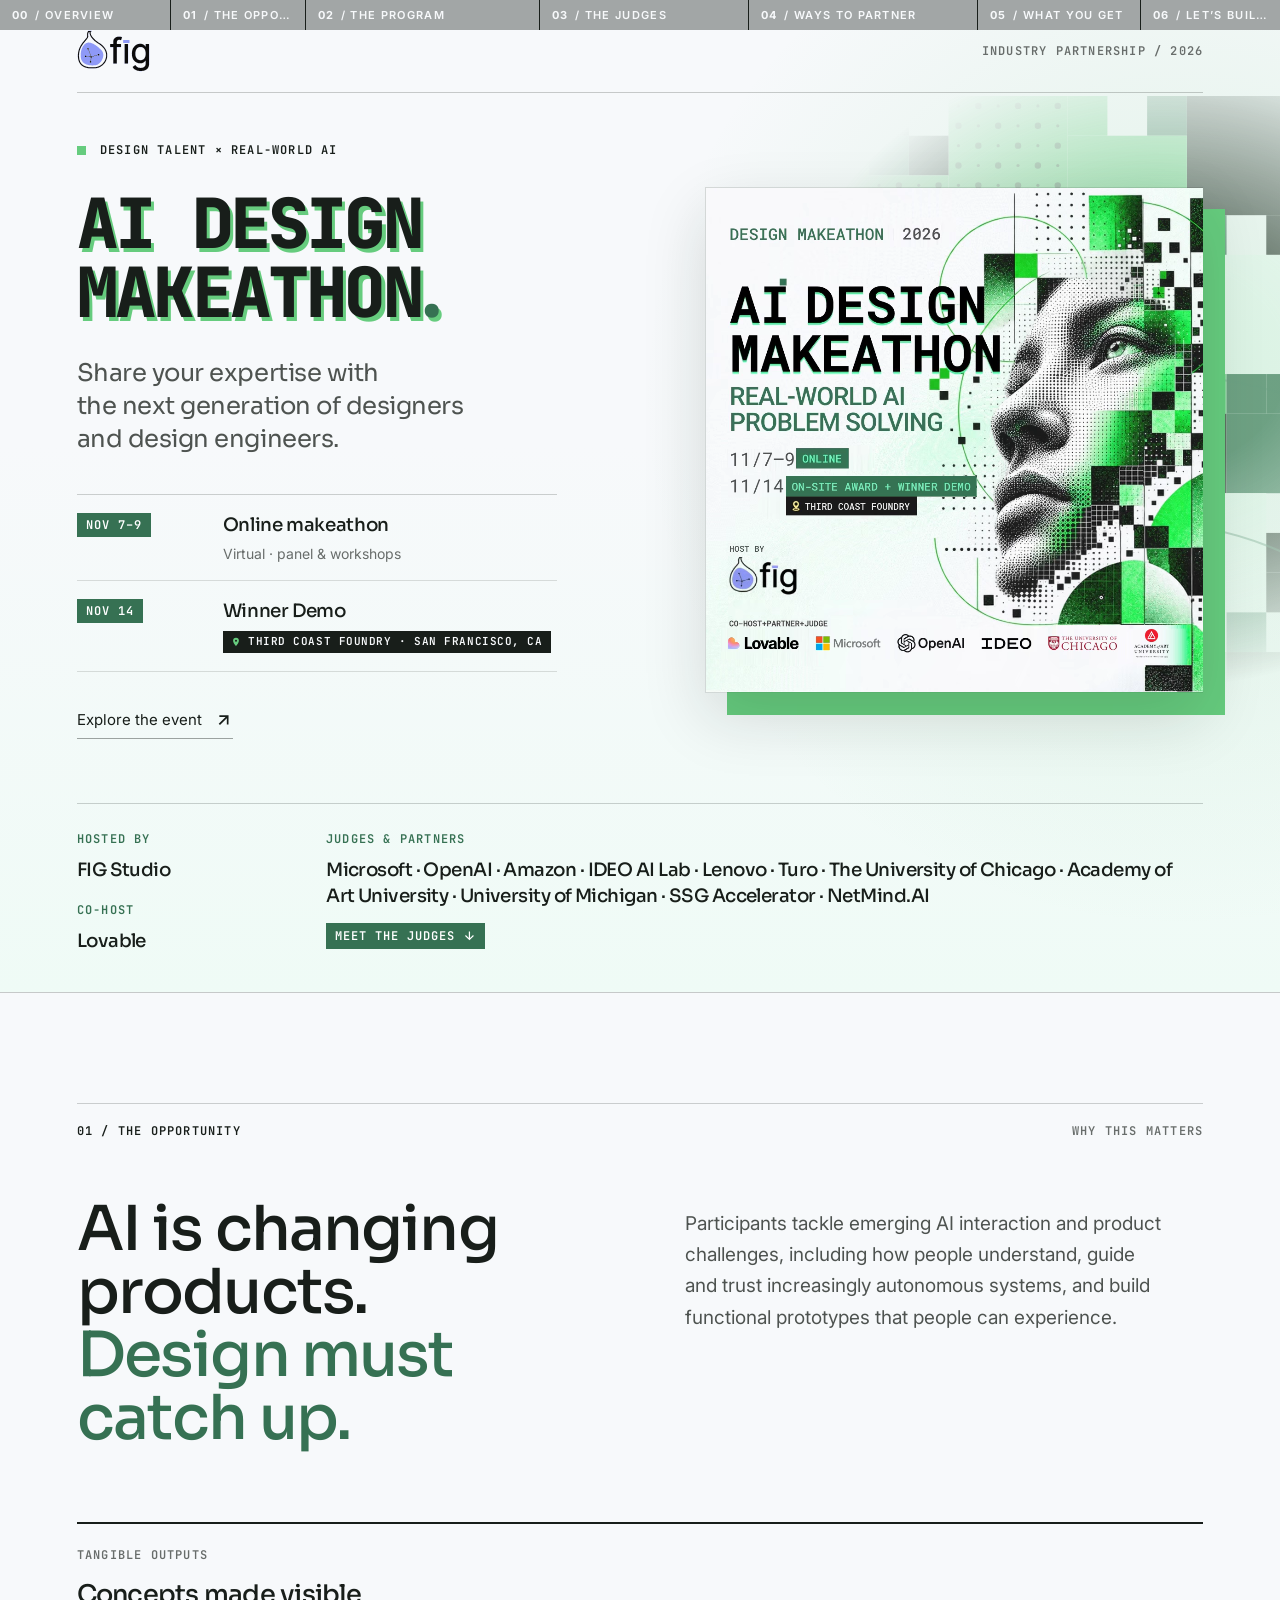
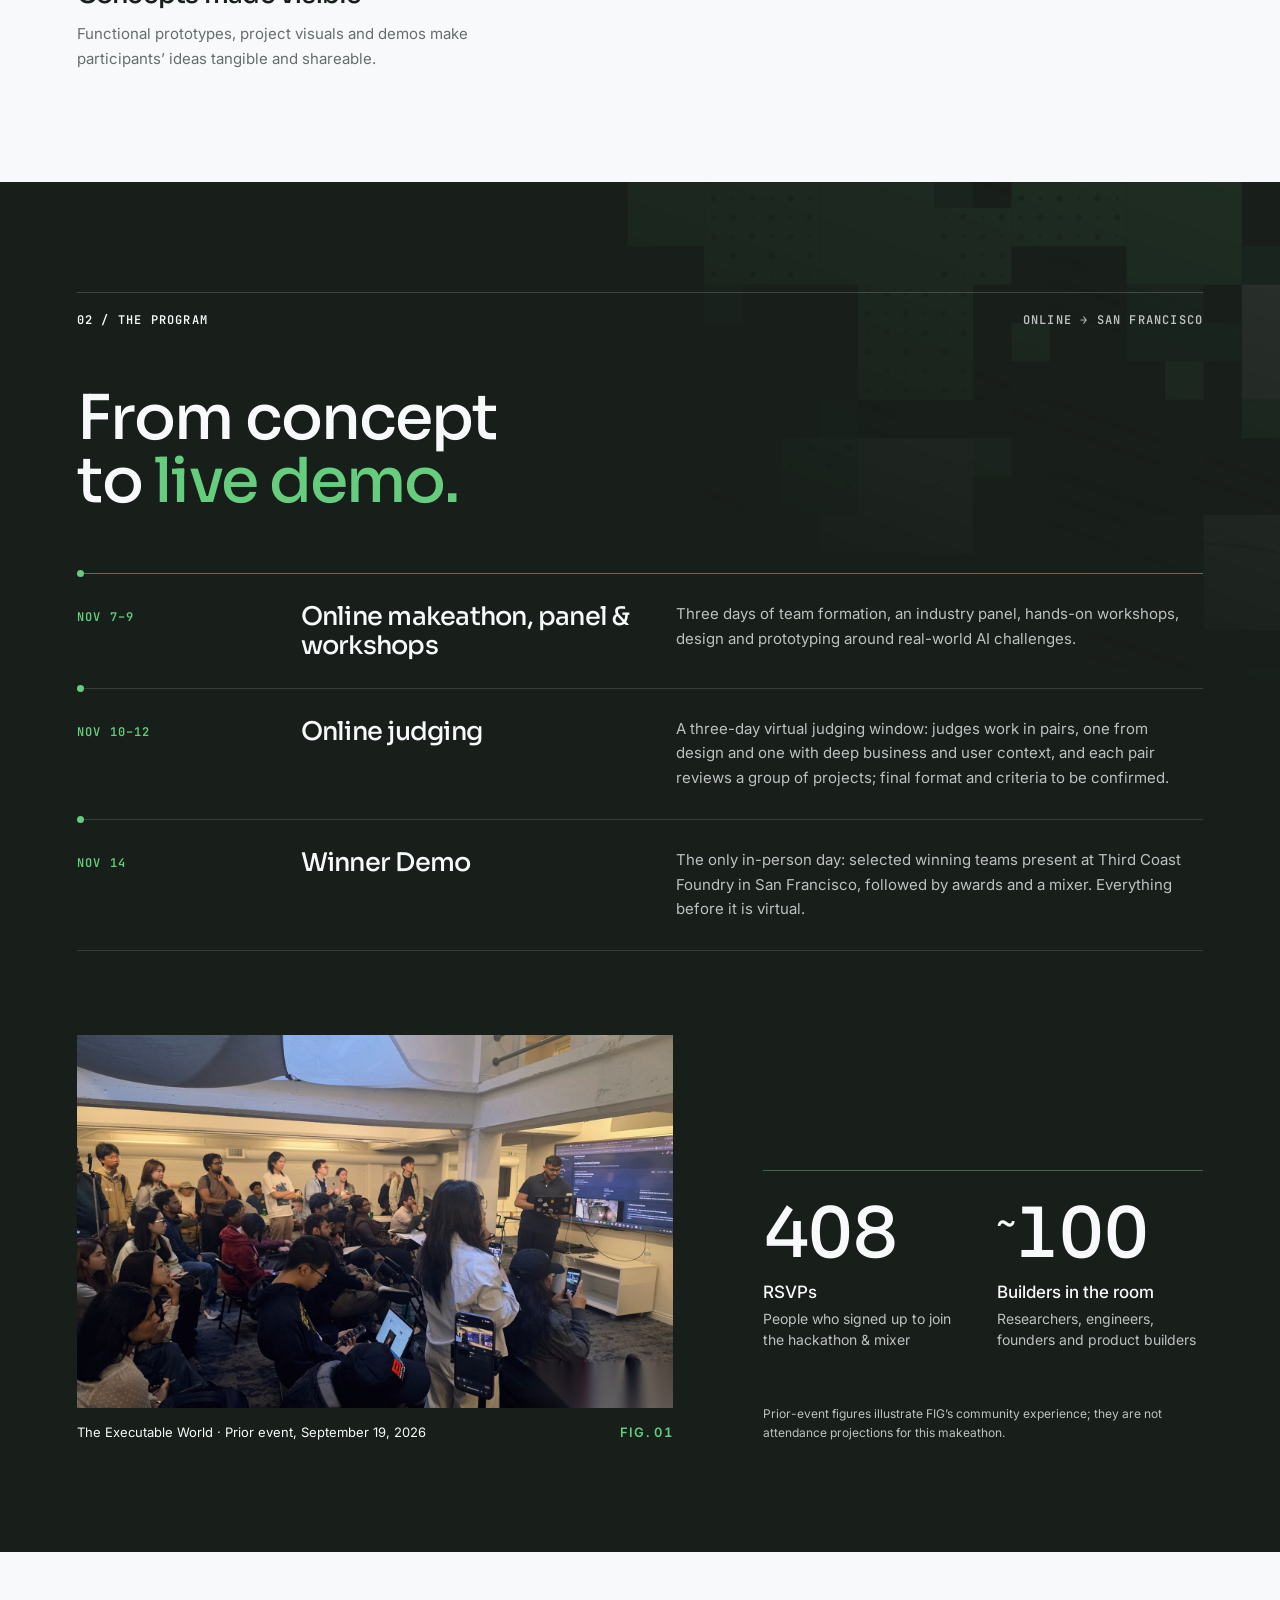
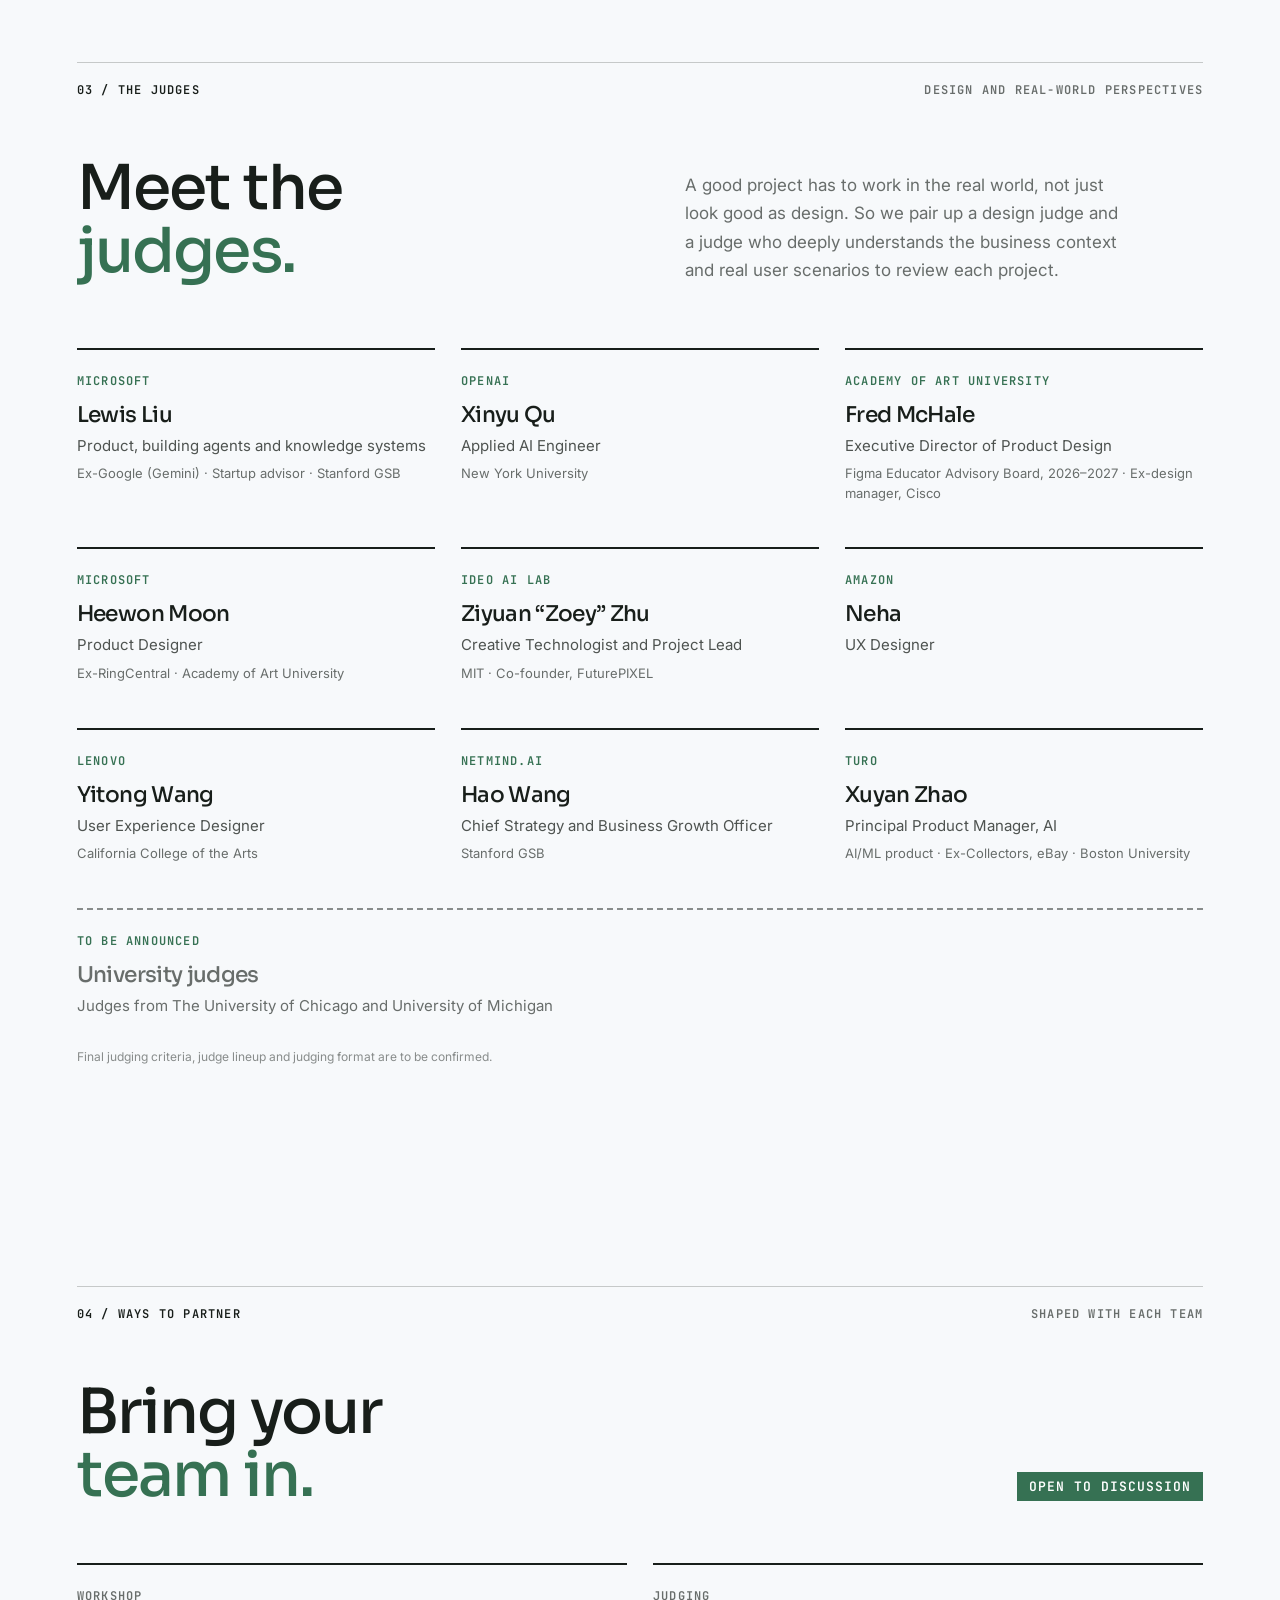
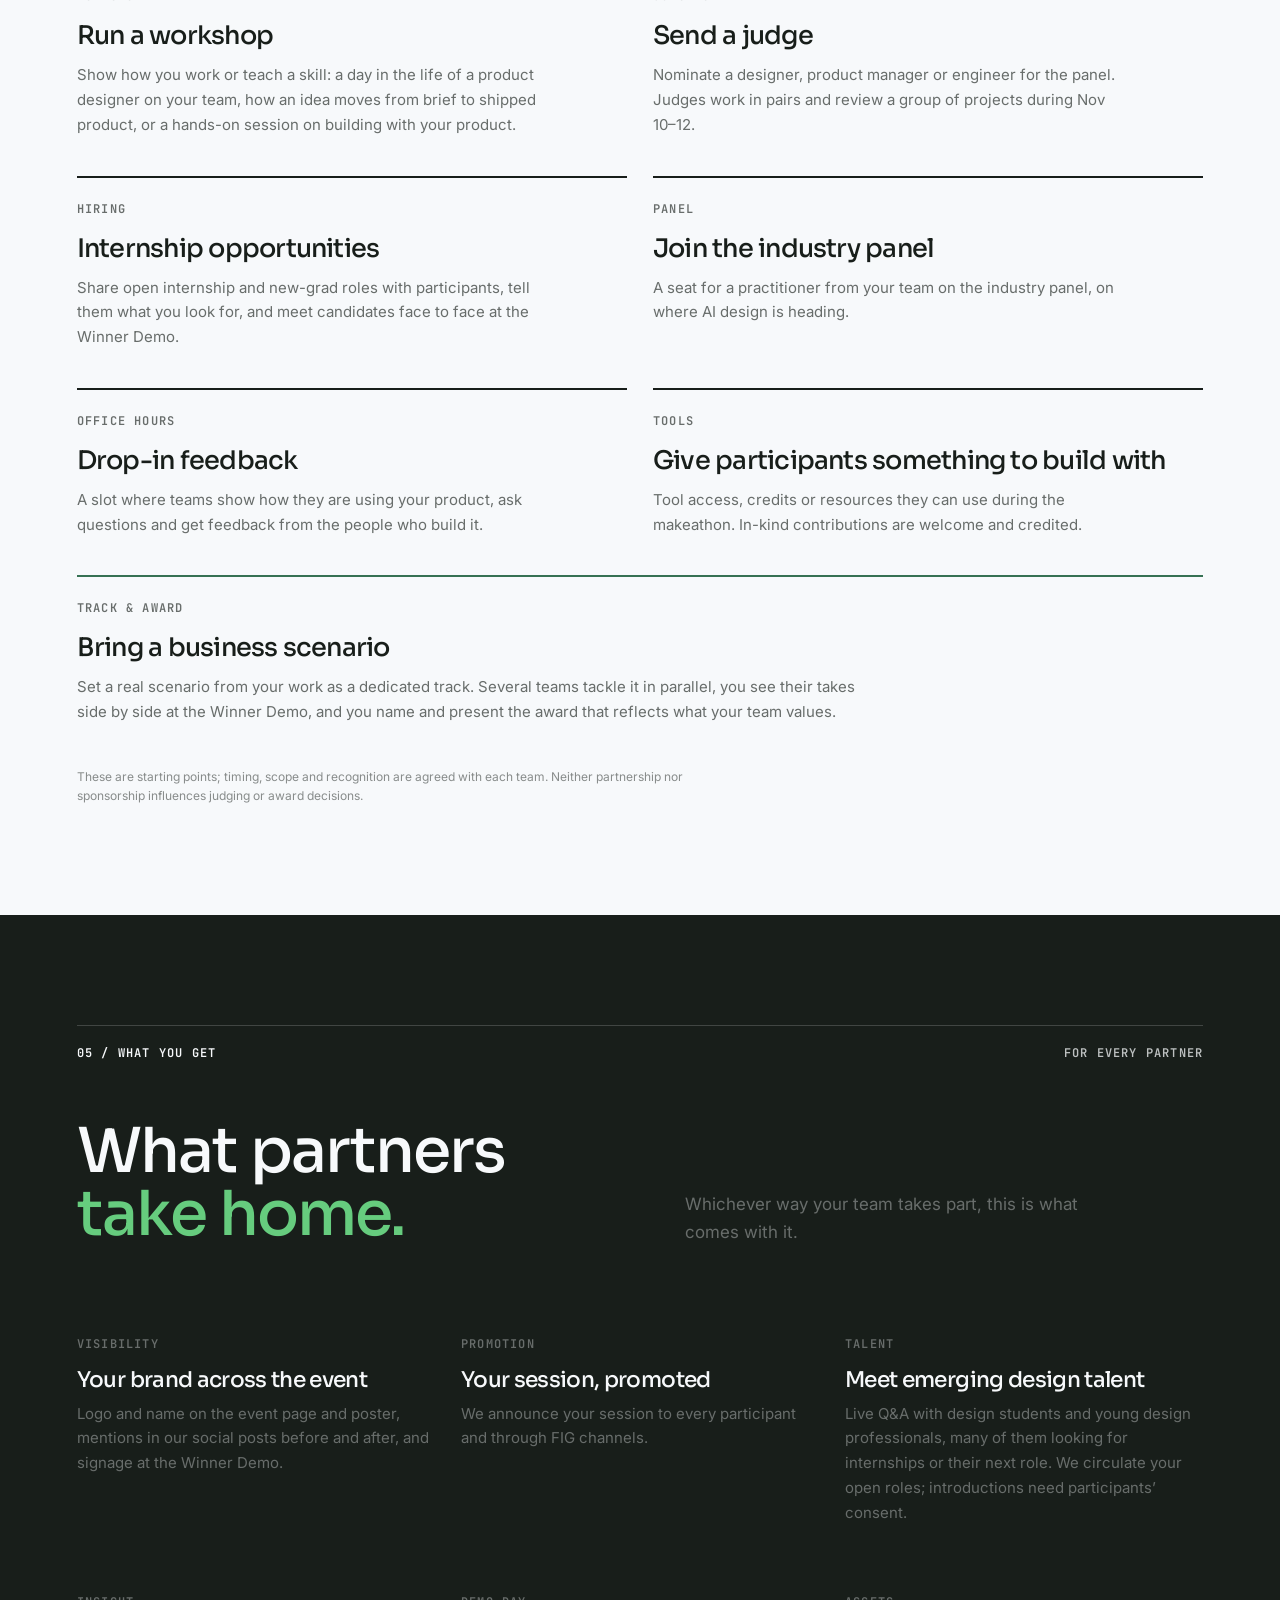
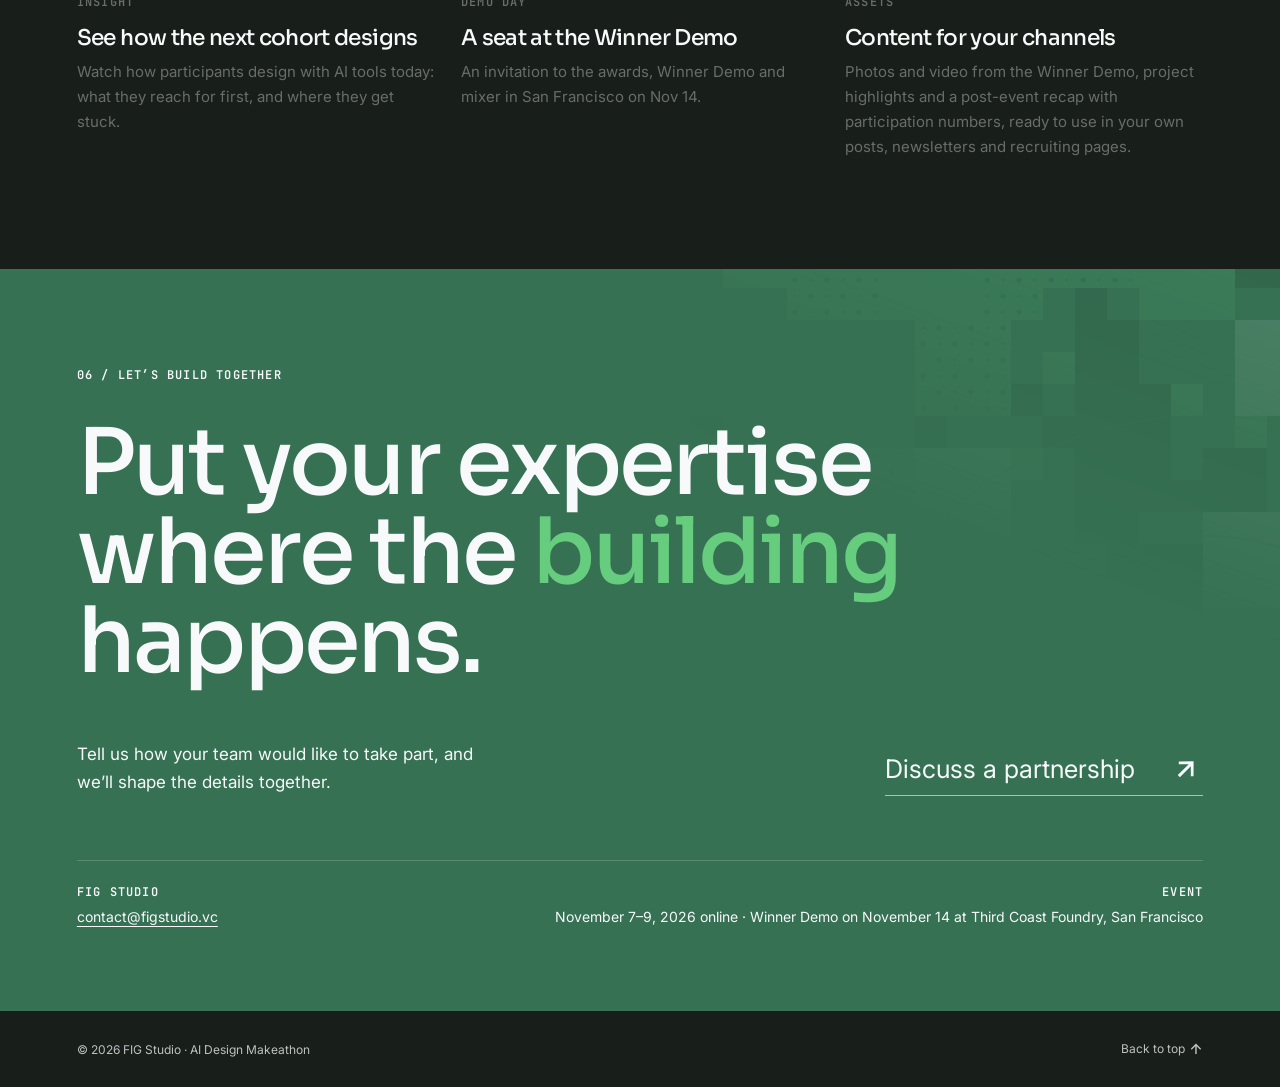
==== events/ai-design-makeathon-partnership.html @ 675669f9 "Partnership hero: share your expertise with the next generation of designers and design engineers Co" ====
<!DOCTYPE html>
<html lang="en">
<head>
<meta charset="utf-8"><meta name="viewport" content="width=device-width,initial-scale=1">
<meta name="robots" content="noindex, nofollow">
<title>FIG AI Design Makeathon — Industry Partnership</title>
<meta name="description" content="Bring your team’s expertise to design students and young design professionals. Ways for companies to take part in the FIG AI Design Makeathon: online November 7–9, online judging November 10–12 and an in-person Winner Demo in San Francisco on November 14.">
<meta property="og:type" content="website">
<meta property="og:title" content="FIG AI Design Makeathon — Industry Partnership">
<meta property="og:description" content="Bring your team’s expertise to design students and young design professionals. Ways for companies to take part in the FIG AI Design Makeathon: online November 7–9, online judging November 10–12 and an in-person Winner Demo in San Francisco on November 14.">
<meta property="og:url" content="https://figstudio.vc/events/ai-design-makeathon-partnership">
<meta property="og:image" content="https://figstudio.vc/events/ai-design-makeathon/img/poster.jpg">
<meta name="twitter:card" content="summary_large_image">
<link rel="icon" href="../favicon-v2.png?v=5" type="image/png" sizes="128x128">
<link rel="preconnect" href="https://fonts.googleapis.com">
<link rel="preconnect" href="https://fonts.gstatic.com" crossorigin>
<link href="https://fonts.googleapis.com/css2?family=JetBrains+Mono:wght@600;700;800&family=Sora:wght@400;500;600;700&family=Inter:wght@400;500;600;700&display=swap" rel="stylesheet">
<link rel="stylesheet" href="ai-design-makeathon/theme.css">
<link rel="stylesheet" href="ai-design-makeathon/page.css">
</head>
<body>
<a class="skip" href="#opportunity">Skip to details</a>
<div class="progress" id="progress" role="navigation" aria-label="Jump to section"><div class="pg-layer pg-base"><a class="pg-seg" href="#top" data-target="top"><b>00</b><span>/ Overview</span></a><a class="pg-seg" href="#opportunity" data-target="opportunity"><b>01</b><span>/ The opportunity</span></a><a class="pg-seg" href="#program" data-target="program"><b>02</b><span>/ The program</span></a><a class="pg-seg" href="#judges" data-target="judges"><b>03</b><span>/ The judges</span></a><a class="pg-seg" href="#ways" data-target="ways"><b>04</b><span>/ Ways to partner</span></a><a class="pg-seg" href="#get" data-target="get"><b>05</b><span>/ What you get</span></a><a class="pg-seg" href="#contact" data-target="contact"><b>06</b><span>/ Let’s build together</span></a></div><div class="pg-layer pg-fill" aria-hidden="true"><div class="pg-seg" data-target="top"><b>00</b><span>/ Overview</span></div><div class="pg-seg" data-target="opportunity"><b>01</b><span>/ The opportunity</span></div><div class="pg-seg" data-target="program"><b>02</b><span>/ The program</span></div><div class="pg-seg" data-target="judges"><b>03</b><span>/ The judges</span></div><div class="pg-seg" data-target="ways"><b>04</b><span>/ Ways to partner</span></div><div class="pg-seg" data-target="get"><b>05</b><span>/ What you get</span></div><div class="pg-seg" data-target="contact"><b>06</b><span>/ Let’s build together</span></div></div></div>
<main>
<section class="hero" id="top">
  <div class="hero-glow" aria-hidden="true"></div>
  <div class="wrap" style="width:100%"><div class="hero-brand"><a class="brand-home" href="/" aria-label="FIG Studio home"><img src="../fig-logo-vector.svg" alt="FIG Studio"></a><span class="mono">Industry partnership / 2026</span></div></div>
  <div class="hero-inner wrap">
    <div class="hero-copy">
      <span class="eyebrow mono">Design talent × Real-world AI</span>
      <h1 class="ev-display reveal">AI Design Makeathon<span class="dot">.</span></h1>
      <p class="hero-intro reveal delay">Share your expertise with<br>the next generation of designers<br>and design engineers.</p>
      <div class="hero-dates reveal delay">
        <div><span class="ev-chip">Nov 7–9</span><div><b>Online makeathon</b><small>Virtual · panel &amp; workshops</small></div></div>
        <div><span class="ev-chip">Nov 14</span><div><b>Winner Demo</b><span class="ev-chip ev-chip--ink ev-chip--pin">Third Coast Foundry · San Francisco, CA</span></div></div>
      </div>
      <a class="text-link" href="https://luma.com/fig-knsb" target="_blank" rel="noopener noreferrer">Explore the event <span class="arrow arrow--ne" aria-hidden="true"></span></a>
    </div>
    <figure class="hero-poster reveal delay"><video id="poster-video" width="1080" height="1096" data-anim="ai-design-makeathon/img/poster-loop.webp" autoplay muted loop playsinline preload="auto" poster="ai-design-makeathon/img/poster.jpg" role="img" aria-label="Official FIG AI Design Makeathon 2026 poster: online November 7–9, onsite winner demo in San Francisco on November 14"><source src="ai-design-makeathon/img/poster-loop.webm" type="video/webm"><source src="ai-design-makeathon/img/poster-loop.mp4" type="video/mp4"></video></figure>
  </div>
  <div class="wrap" style="width:100%"><div class="hero-partners">
    <div><span class="mono">Hosted by</span><strong>FIG Studio</strong><span class="mono mono--second">Co-host</span><strong>Lovable</strong></div>
    <div><span class="mono">Judges &amp; partners</span><strong>Microsoft · OpenAI · Amazon · IDEO AI Lab · Lenovo · Turo · The University of Chicago · Academy of Art University · University of Michigan · SSG Accelerator · NetMind.AI</strong><a class="ev-chip judges-tag" href="#judges">Meet the judges <span class="arrow arrow--down" aria-hidden="true"></span></a></div>
  </div></div>
</section>

<section class="opportunity-sec pad-y" id="opportunity"><div class="wrap">
  <div class="section-label"><span class="mono">01 / The opportunity</span><span class="mono">Why this matters</span></div>
  <div class="intro-grid">
    <h2 class="section-title reveal">AI is changing products.<br><em>Design must catch up.</em></h2>
    <div class="intro-copy reveal delay">
      <p class="lede">Participants tackle emerging AI interaction and product challenges, including how people understand, guide and trust increasingly autonomous systems, and build functional prototypes that people can experience.</p>
    </div>
  </div>
  <div class="tiles">
    <div class="tile tile--wide reveal"><span class="mono">Tangible outputs</span><h3>Concepts made visible</h3><p>Functional prototypes, project visuals and demos make participants’ ideas tangible and shareable.</p></div>
  </div>
</div></section>

<section class="program pad-y" id="program"><div class="wrap">
  <div class="section-label"><span class="mono">02 / The program</span><span class="mono">Online → San Francisco</span></div>
  <h2 class="section-title reveal">From concept<br>to <em>live demo.</em></h2>
  <ol class="timeline">
    <li class="reveal"><span class="mono">Nov 7–9</span><h3>Online makeathon, panel &amp; workshops</h3><p>Three days of team formation, an industry panel, hands-on workshops, design and prototyping around real-world AI challenges.</p></li>
    <li class="reveal"><span class="mono">Nov 10–12</span><h3>Online judging</h3><p>A three-day virtual judging window: judges work in pairs, one from design and one with deep business and user context, and each pair reviews a group of projects; final format and criteria to be confirmed.</p></li>
    <li class="reveal"><span class="mono">Nov 14</span><h3>Winner Demo</h3><p>The only in-person day: selected winning teams present at Third Coast Foundry in San Francisco, followed by awards and a mixer. Everything before it is virtual.</p></li>
  </ol>
  <div class="proof">
    <figure class="reveal"><div class="shot"><img src="ai-design-makeathon/img/builders.jpg" alt="Builders watching a project demo at FIG Studio’s September 2026 hackathon" loading="lazy"></div><figcaption class="caption"><b>The Executable World · Prior event, September 19, 2026</b><span class="figure-no">FIG. 01</span></figcaption></figure>
    <div class="proof-numbers reveal delay" id="prior-stats">
      <!-- Static values are a fallback; the script below refreshes them from the recap page's metrics. -->
      <div data-stat="rsvps"><strong><span data-num>408</span></strong><b data-title>RSVPs</b><small data-note>People who signed up to join the hackathon &amp; mixer</small></div>
      <div data-stat="builders"><strong><span class="approx">~</span><span data-num>100</span></strong><b data-title>Builders in the room</b><small data-note>Researchers, engineers, founders and product builders</small></div>
      <p class="proof-note">Prior-event figures illustrate FIG’s community experience; they are not attendance projections for this makeathon.</p>
    </div>
  </div>
</div></section>

<section class="judges pad-y" id="judges"><div class="wrap">
  <div class="section-label"><span class="mono">03 / The judges</span><span class="mono">Design and real-world perspectives</span></div>
  <div class="section-head"><h2 class="section-title reveal">Meet the<br><em>judges.</em></h2><p class="reveal delay">A good project has to work in the real world, not just look good as design. So we pair up a design judge and a judge who deeply understands the business context and real user scenarios to review each project.</p></div>
  <div class="judge-grid">
    <div class="judge reveal"><span class="mono">Microsoft</span><h3>Lewis Liu</h3><p>Product, building agents and knowledge systems</p><small>Ex-Google (Gemini) · Startup advisor · Stanford GSB</small></div>
    <div class="judge reveal"><span class="mono">OpenAI</span><h3>Xinyu Qu</h3><p>Applied AI Engineer</p><small>New York University</small></div>
    <div class="judge reveal"><span class="mono">Academy of Art University</span><h3>Fred McHale</h3><p>Executive Director of Product Design</p><small>Figma Educator Advisory Board, 2026–2027 · Ex-design manager, Cisco</small></div>
    <div class="judge reveal"><span class="mono">Microsoft</span><h3>Heewon Moon</h3><p>Product Designer</p><small>Ex-RingCentral · Academy of Art University</small></div>
    <div class="judge reveal"><span class="mono">IDEO AI Lab</span><h3>Ziyuan “Zoey” Zhu</h3><p>Creative Technologist and Project Lead</p><small>MIT · Co-founder, FuturePIXEL</small></div>
    <div class="judge reveal"><span class="mono">Amazon</span><h3>Neha</h3><p>UX Designer</p></div>
    <div class="judge reveal"><span class="mono">Lenovo</span><h3>Yitong Wang</h3><p>User Experience Designer</p><small>California College of the Arts</small></div>
    <div class="judge reveal"><span class="mono">NetMind.AI</span><h3>Hao Wang</h3><p>Chief Strategy and Business Growth Officer</p><small>Stanford GSB</small></div>
    <div class="judge reveal"><span class="mono">Turo</span><h3>Xuyan Zhao</h3><p>Principal Product Manager, AI</p><small>AI/ML product · Ex-Collectors, eBay · Boston University</small></div>
    <div class="judge judge--tba reveal"><span class="mono">To be announced</span><h3>University judges</h3><p>Judges from The University of Chicago and University of Michigan</p></div>
  </div>
  <p class="fine">Final judging criteria, judge lineup and judging format are to be confirmed.</p>
</div></section>

<section class="ways pad-y" id="ways"><div class="wrap">
  <div class="section-label"><span class="mono">04 / Ways to partner</span><span class="mono">Shaped with each team</span></div>
  <div class="section-head"><h2 class="section-title reveal">Bring your<br><em>team in.</em></h2><div class="section-badge reveal delay"><span class="ev-chip">Open to discussion</span></div></div>
  <div class="tiles">
    <div class="tile reveal"><span class="mono">Workshop</span><h3>Run a workshop</h3><p>Show how you work or teach a skill: a day in the life of a product designer on your team, how an idea moves from brief to shipped product, or a hands-on session on building with your product.</p></div>
    <div class="tile reveal"><span class="mono">Judging</span><h3>Send a judge</h3><p>Nominate a designer, product manager or engineer for the panel. Judges work in pairs and review a group of projects during Nov 10–12.</p></div>
    <div class="tile reveal"><span class="mono">Hiring</span><h3>Internship opportunities</h3><p>Share open internship and new-grad roles with participants, tell them what you look for, and meet candidates face to face at the Winner Demo.</p></div>
    <div class="tile reveal"><span class="mono">Panel</span><h3>Join the industry panel</h3><p>A seat for a practitioner from your team on the industry panel, on where AI design is heading.</p></div>
    <div class="tile reveal"><span class="mono">Office hours</span><h3>Drop-in feedback</h3><p>A slot where teams show how they are using your product, ask questions and get feedback from the people who build it.</p></div>
    <div class="tile reveal"><span class="mono">Tools</span><h3>Give participants something to build with</h3><p>Tool access, credits or resources they can use during the makeathon. In-kind contributions are welcome and credited.</p></div>
    <div class="tile tile--wide reveal"><span class="mono">Track &amp; award</span><h3>Bring a business scenario</h3><p>Set a real scenario from your work as a dedicated track. Several teams tackle it in parallel, you see their takes side by side at the Winner Demo, and you name and present the award that reflects what your team values.</p></div>
  </div>
  <p class="fine">These are starting points; timing, scope and recognition are agreed with each team. Neither partnership nor sponsorship influences judging or award decisions.</p>
</div></section>

<section class="benefits pad-y" id="get"><div class="wrap">
  <div class="section-label"><span class="mono">05 / What you get</span><span class="mono">For every partner</span></div>
  <div class="section-head"><h2 class="section-title reveal">What partners<br><em>take home.</em></h2><p class="reveal delay">Whichever way your team takes part, this is what comes with it.</p></div>
  <div class="benefit-grid">
    <div class="benefit reveal"><span class="mono">Visibility</span><h3>Your brand across the event</h3><p>Logo and name on the event page and poster, mentions in our social posts before and after, and signage at the Winner Demo.</p></div>
    <div class="benefit reveal"><span class="mono">Promotion</span><h3>Your session, promoted</h3><p>We announce your session to every participant and through FIG channels.</p></div>
    <div class="benefit reveal"><span class="mono">Talent</span><h3>Meet emerging design talent</h3><p>Live Q&amp;A with design students and young design professionals, many of them looking for internships or their next role. We circulate your open roles; introductions need participants’ consent.</p></div>
    <div class="benefit reveal"><span class="mono">Insight</span><h3>See how the next cohort designs</h3><p>Watch how participants design with AI tools today: what they reach for first, and where they get stuck.</p></div>
    <div class="benefit reveal"><span class="mono">Demo day</span><h3>A seat at the Winner Demo</h3><p>An invitation to the awards, Winner Demo and mixer in San Francisco on Nov 14.</p></div>
    <div class="benefit reveal"><span class="mono">Assets</span><h3>Content for your channels</h3><p>Photos and video from the Winner Demo, project highlights and a post-event recap with participation numbers, ready to use in your own posts, newsletters and recruiting pages.</p></div>
  </div>
</div></section>

<section class="closing" id="contact"><div class="closing-inner wrap">
  <span class="mono">06 / Let’s build together</span>
  <h2 class="reveal">Put your expertise<br>where the <span class="hl">building</span> happens.</h2>
  <div class="closing-bottom"><p>Tell us how your team would like to take part, and we’ll shape the details together.</p><a class="contact-link" href="mailto:contact@figstudio.vc?subject=FIG%20AI%20Design%20Makeathon%20Industry%20Partnership">Discuss a partnership <span class="arrow arrow--ne" aria-hidden="true"></span></a></div>
  <div class="closing-meta"><div><span class="mono">FIG Studio</span><a href="mailto:contact@figstudio.vc" style="text-decoration:underline;text-underline-offset:4px">contact@figstudio.vc</a></div><div style="text-align:right"><span class="mono">Event</span>November 7–9, 2026 online · Winner Demo on November 14 at Third Coast Foundry, San Francisco</div></div>
</div></section>
</main>
<footer class="footer wrap"><span>© 2026 FIG Studio · AI Design Makeathon</span><a href="#top">Back to top <span class="arrow arrow--up" aria-hidden="true"></span></a></footer>
<script src="ai-design-makeathon/page.js"></script>
</body>
</html>
---- events/ai-design-makeathon/theme.css ----
/* GENERATED by tools/event-theme/build.py from the event poster. Do not edit by hand:
   change poster-profile.json or the poster and run the script again. */
@import url('https://fonts.googleapis.com/css2?family=JetBrains+Mono:wght@600;700;800&family=Sora:wght@400;500;600;700&family=Inter:wght@400;500;600;700&display=swap');
:root{
  /* colour: measured from the poster */
  --ev-paper:#f7f9fb;
  --ev-paper-tint:#effbf6;
  --ev-ink:#181e1a;
  --ev-accent:#367153;
  --ev-highlight:#66cc7e;
  --ev-white:#ffffff;
  /* derived neutrals */
  --ev-ink-soft:color-mix(in srgb,var(--ev-ink) 76%,var(--ev-paper));
  --ev-muted:color-mix(in srgb,var(--ev-ink) 64%,var(--ev-paper));
  --ev-faint:color-mix(in srgb,var(--ev-ink) 50%,var(--ev-paper));
  --ev-line:color-mix(in srgb,var(--ev-ink) 14%,transparent);
  --ev-line-strong:color-mix(in srgb,var(--ev-ink) 22%,transparent);
  --ev-on-dark:var(--ev-paper);
  --ev-on-dark-muted:color-mix(in srgb,var(--ev-paper) 74%,transparent);
  --ev-on-dark-line:color-mix(in srgb,var(--ev-paper) 18%,transparent);
  /* shape + type */
  --ev-radius:0px;
  --ev-font-display:'JetBrains Mono',ui-monospace,Menlo,monospace;
  --ev-font-label:'JetBrains Mono',ui-monospace,Menlo,monospace;
  --ev-font-heading:'Sora',-apple-system,sans-serif;
  --ev-font-body:'Inter',-apple-system,sans-serif;
  /* motif: the poster's pixel mosaic, as an image */
  --ev-motif-field:url("data:image/svg+xml,%3Csvg xmlns=%22http://www.w3.org/2000/svg%22 viewBox=%220 0 800 800%22%3E%3Crect x=%22280%22 y=%220%22 width=%2240%22 height=%2240%22 fill=%22%23effbf6%22/%3E%3Crect x=%22360%22 y=%220%22 width=%2240%22 height=%2240%22 fill=%22%23181e1a%22/%3E%3Crect x=%22440%22 y=%220%22 width=%22120%22 height=%22120%22 fill=%22%2366cc7e%22/%3E%3Ccircle cx=%22450.0%22 cy=%2210.0%22 r=%221.6%22 fill=%22%23181e1a%22 opacity=%22.55%22/%3E%3Ccircle cx=%22470.0%22 cy=%2210.0%22 r=%223.2%22 fill=%22%23181e1a%22 opacity=%22.55%22/%3E%3Ccircle cx=%22490.0%22 cy=%2210.0%22 r=%221.6%22 fill=%22%23181e1a%22 opacity=%22.55%22/%3E%3Ccircle cx=%22510.0%22 cy=%2210.0%22 r=%223.2%22 fill=%22%23181e1a%22 opacity=%22.55%22/%3E%3Ccircle cx=%22530.0%22 cy=%2210.0%22 r=%221.6%22 fill=%22%23181e1a%22 opacity=%22.55%22/%3E%3Ccircle cx=%22550.0%22 cy=%2210.0%22 r=%223.2%22 fill=%22%23181e1a%22 opacity=%22.55%22/%3E%3Ccircle cx=%22450.0%22 cy=%2230.0%22 r=%223.2%22 fill=%22%23181e1a%22 opacity=%22.55%22/%3E%3Ccircle cx=%22470.0%22 cy=%2230.0%22 r=%221.6%22 fill=%22%23181e1a%22 opacity=%22.55%22/%3E%3Ccircle cx=%22490.0%22 cy=%2230.0%22 r=%223.2%22 fill=%22%23181e1a%22 opacity=%22.55%22/%3E%3Ccircle cx=%22510.0%22 cy=%2230.0%22 r=%221.6%22 fill=%22%23181e1a%22 opacity=%22.55%22/%3E%3Ccircle cx=%22530.0%22 cy=%2230.0%22 r=%223.2%22 fill=%22%23181e1a%22 opacity=%22.55%22/%3E%3Ccircle cx=%22550.0%22 cy=%2230.0%22 r=%221.6%22 fill=%22%23181e1a%22 opacity=%22.55%22/%3E%3Ccircle cx=%22450.0%22 cy=%2250.0%22 r=%221.6%22 fill=%22%23181e1a%22 opacity=%22.55%22/%3E%3Ccircle cx=%22470.0%22 cy=%2250.0%22 r=%223.2%22 fill=%22%23181e1a%22 opacity=%22.55%22/%3E%3Ccircle cx=%22490.0%22 cy=%2250.0%22 r=%221.6%22 fill=%22%23181e1a%22 opacity=%22.55%22/%3E%3Ccircle cx=%22510.0%22 cy=%2250.0%22 r=%223.2%22 fill=%22%23181e1a%22 opacity=%22.55%22/%3E%3Ccircle cx=%22530.0%22 cy=%2250.0%22 r=%221.6%22 fill=%22%23181e1a%22 opacity=%22.55%22/%3E%3Ccircle cx=%22550.0%22 cy=%2250.0%22 r=%223.2%22 fill=%22%23181e1a%22 opacity=%22.55%22/%3E%3Ccircle cx=%22450.0%22 cy=%2270.0%22 r=%223.2%22 fill=%22%23181e1a%22 opacity=%22.55%22/%3E%3Ccircle cx=%22470.0%22 cy=%2270.0%22 r=%221.6%22 fill=%22%23181e1a%22 opacity=%22.55%22/%3E%3Ccircle cx=%22490.0%22 cy=%2270.0%22 r=%223.2%22 fill=%22%23181e1a%22 opacity=%22.55%22/%3E%3Ccircle cx=%22510.0%22 cy=%2270.0%22 r=%221.6%22 fill=%22%23181e1a%22 opacity=%22.55%22/%3E%3Ccircle cx=%22530.0%22 cy=%2270.0%22 r=%223.2%22 fill=%22%23181e1a%22 opacity=%22.55%22/%3E%3Ccircle cx=%22550.0%22 cy=%2270.0%22 r=%221.6%22 fill=%22%23181e1a%22 opacity=%22.55%22/%3E%3Ccircle cx=%22450.0%22 cy=%2290.0%22 r=%221.6%22 fill=%22%23181e1a%22 opacity=%22.55%22/%3E%3Ccircle cx=%22470.0%22 cy=%2290.0%22 r=%223.2%22 fill=%22%23181e1a%22 opacity=%22.55%22/%3E%3Ccircle cx=%22490.0%22 cy=%2290.0%22 r=%221.6%22 fill=%22%23181e1a%22 opacity=%22.55%22/%3E%3Ccircle cx=%22510.0%22 cy=%2290.0%22 r=%223.2%22 fill=%22%23181e1a%22 opacity=%22.55%22/%3E%3Ccircle cx=%22530.0%22 cy=%2290.0%22 r=%221.6%22 fill=%22%23181e1a%22 opacity=%22.55%22/%3E%3Ccircle cx=%22550.0%22 cy=%2290.0%22 r=%223.2%22 fill=%22%23181e1a%22 opacity=%22.55%22/%3E%3Ccircle cx=%22450.0%22 cy=%22110.0%22 r=%223.2%22 fill=%22%23181e1a%22 opacity=%22.55%22/%3E%3Ccircle cx=%22470.0%22 cy=%22110.0%22 r=%221.6%22 fill=%22%23181e1a%22 opacity=%22.55%22/%3E%3Ccircle cx=%22490.0%22 cy=%22110.0%22 r=%223.2%22 fill=%22%23181e1a%22 opacity=%22.55%22/%3E%3Ccircle cx=%22510.0%22 cy=%22110.0%22 r=%221.6%22 fill=%22%23181e1a%22 opacity=%22.55%22/%3E%3Ccircle cx=%22530.0%22 cy=%22110.0%22 r=%223.2%22 fill=%22%23181e1a%22 opacity=%22.55%22/%3E%3Ccircle cx=%22550.0%22 cy=%22110.0%22 r=%221.6%22 fill=%22%23181e1a%22 opacity=%22.55%22/%3E%3Crect x=%22560%22 y=%220%22 width=%2240%22 height=%2240%22 fill=%22%2366cc7e%22/%3E%3Crect x=%22640%22 y=%220%22 width=%2240%22 height=%2240%22 fill=%22%23367153%22/%3E%3Crect x=%22680%22 y=%220%22 width=%22120%22 height=%22120%22 fill=%22%23181e1a%22/%3E%3Crect x=%2240%22 y=%2240%22 width=%2280%22 height=%2280%22 fill=%22%2366cc7e%22/%3E%3Crect x=%22120%22 y=%2240%22 width=%22120%22 height=%22120%22 fill=%22%2366cc7e%22/%3E%3Ccircle cx=%22130.0%22 cy=%2250.0%22 r=%221.6%22 fill=%22%23181e1a%22 opacity=%22.55%22/%3E%3Ccircle cx=%22150.0%22 cy=%2250.0%22 r=%223.2%22 fill=%22%23181e1a%22 opacity=%22.55%22/%3E%3Ccircle cx=%22170.0%22 cy=%2250.0%22 r=%221.6%22 fill=%22%23181e1a%22 opacity=%22.55%22/%3E%3Ccircle cx=%22190.0%22 cy=%2250.0%22 r=%223.2%22 fill=%22%23181e1a%22 opacity=%22.55%22/%3E%3Ccircle cx=%22210.0%22 cy=%2250.0%22 r=%221.6%22 fill=%22%23181e1a%22 opacity=%22.55%22/%3E%3Ccircle cx=%22230.0%22 cy=%2250.0%22 r=%223.2%22 fill=%22%23181e1a%22 opacity=%22.55%22/%3E%3Ccircle cx=%22130.0%22 cy=%2270.0%22 r=%223.2%22 fill=%22%23181e1a%22 opacity=%22.55%22/%3E%3Ccircle cx=%22150.0%22 cy=%2270.0%22 r=%221.6%22 fill=%22%23181e1a%22 opacity=%22.55%22/%3E%3Ccircle cx=%22170.0%22 cy=%2270.0%22 r=%223.2%22 fill=%22%23181e1a%22 opacity=%22.55%22/%3E%3Ccircle cx=%22190.0%22 cy=%2270.0%22 r=%221.6%22 fill=%22%23181e1a%22 opacity=%22.55%22/%3E%3Ccircle cx=%22210.0%22 cy=%2270.0%22 r=%223.2%22 fill=%22%23181e1a%22 opacity=%22.55%22/%3E%3Ccircle cx=%22230.0%22 cy=%2270.0%22 r=%221.6%22 fill=%22%23181e1a%22 opacity=%22.55%22/%3E%3Ccircle cx=%22130.0%22 cy=%2290.0%22 r=%221.6%22 fill=%22%23181e1a%22 opacity=%22.55%22/%3E%3Ccircle cx=%22150.0%22 cy=%2290.0%22 r=%223.2%22 fill=%22%23181e1a%22 opacity=%22.55%22/%3E%3Ccircle cx=%22170.0%22 cy=%2290.0%22 r=%221.6%22 fill=%22%23181e1a%22 opacity=%22.55%22/%3E%3Ccircle cx=%22190.0%22 cy=%2290.0%22 r=%223.2%22 fill=%22%23181e1a%22 opacity=%22.55%22/%3E%3Ccircle cx=%22210.0%22 cy=%2290.0%22 r=%221.6%22 fill=%22%23181e1a%22 opacity=%22.55%22/%3E%3Ccircle cx=%22230.0%22 cy=%2290.0%22 r=%223.2%22 fill=%22%23181e1a%22 opacity=%22.55%22/%3E%3Ccircle cx=%22130.0%22 cy=%22110.0%22 r=%223.2%22 fill=%22%23181e1a%22 opacity=%22.55%22/%3E%3Ccircle cx=%22150.0%22 cy=%22110.0%22 r=%221.6%22 fill=%22%23181e1a%22 opacity=%22.55%22/%3E%3Ccircle cx=%22170.0%22 cy=%22110.0%22 r=%223.2%22 fill=%22%23181e1a%22 opacity=%22.55%22/%3E%3Ccircle cx=%22190.0%22 cy=%22110.0%22 r=%221.6%22 fill=%22%23181e1a%22 opacity=%22.55%22/%3E%3Ccircle cx=%22210.0%22 cy=%22110.0%22 r=%223.2%22 fill=%22%23181e1a%22 opacity=%22.55%22/%3E%3Ccircle cx=%22230.0%22 cy=%22110.0%22 r=%221.6%22 fill=%22%23181e1a%22 opacity=%22.55%22/%3E%3Ccircle cx=%22130.0%22 cy=%22130.0%22 r=%221.6%22 fill=%22%23181e1a%22 opacity=%22.55%22/%3E%3Ccircle cx=%22150.0%22 cy=%22130.0%22 r=%223.2%22 fill=%22%23181e1a%22 opacity=%22.55%22/%3E%3Ccircle cx=%22170.0%22 cy=%22130.0%22 r=%221.6%22 fill=%22%23181e1a%22 opacity=%22.55%22/%3E%3Ccircle cx=%22190.0%22 cy=%22130.0%22 r=%223.2%22 fill=%22%23181e1a%22 opacity=%22.55%22/%3E%3Ccircle cx=%22210.0%22 cy=%22130.0%22 r=%221.6%22 fill=%22%23181e1a%22 opacity=%22.55%22/%3E%3Ccircle cx=%22230.0%22 cy=%22130.0%22 r=%223.2%22 fill=%22%23181e1a%22 opacity=%22.55%22/%3E%3Ccircle cx=%22130.0%22 cy=%22150.0%22 r=%223.2%22 fill=%22%23181e1a%22 opacity=%22.55%22/%3E%3Ccircle cx=%22150.0%22 cy=%22150.0%22 r=%221.6%22 fill=%22%23181e1a%22 opacity=%22.55%22/%3E%3Ccircle cx=%22170.0%22 cy=%22150.0%22 r=%223.2%22 fill=%22%23181e1a%22 opacity=%22.55%22/%3E%3Ccircle cx=%22190.0%22 cy=%22150.0%22 r=%221.6%22 fill=%22%23181e1a%22 opacity=%22.55%22/%3E%3Ccircle cx=%22210.0%22 cy=%22150.0%22 r=%223.2%22 fill=%22%23181e1a%22 opacity=%22.55%22/%3E%3Ccircle cx=%22230.0%22 cy=%22150.0%22 r=%221.6%22 fill=%22%23181e1a%22 opacity=%22.55%22/%3E%3Crect x=%22240%22 y=%2240%22 width=%22120%22 height=%22120%22 fill=%22%2366cc7e%22/%3E%3Crect x=%22360%22 y=%2240%22 width=%2240%22 height=%2240%22 fill=%22%23367153%22/%3E%3Crect x=%22400%22 y=%2240%22 width=%2240%22 height=%2240%22 fill=%22%23181e1a%22/%3E%3Crect x=%22560%22 y=%2240%22 width=%22120%22 height=%22120%22 fill=%22%2366cc7e%22/%3E%3Crect x=%22360%22 y=%2280%22 width=%2280%22 height=%2280%22 fill=%22%2366cc7e%22/%3E%3Ccircle cx=%22370.0%22 cy=%2290.0%22 r=%221.6%22 fill=%22%23181e1a%22 opacity=%22.55%22/%3E%3Ccircle cx=%22390.0%22 cy=%2290.0%22 r=%223.2%22 fill=%22%23181e1a%22 opacity=%22.55%22/%3E%3Ccircle cx=%22410.0%22 cy=%2290.0%22 r=%221.6%22 fill=%22%23181e1a%22 opacity=%22.55%22/%3E%3Ccircle cx=%22430.0%22 cy=%2290.0%22 r=%223.2%22 fill=%22%23181e1a%22 opacity=%22.55%22/%3E%3Ccircle cx=%22370.0%22 cy=%22110.0%22 r=%223.2%22 fill=%22%23181e1a%22 opacity=%22.55%22/%3E%3Ccircle cx=%22390.0%22 cy=%22110.0%22 r=%221.6%22 fill=%22%23181e1a%22 opacity=%22.55%22/%3E%3Ccircle cx=%22410.0%22 cy=%22110.0%22 r=%223.2%22 fill=%22%23181e1a%22 opacity=%22.55%22/%3E%3Ccircle cx=%22430.0%22 cy=%22110.0%22 r=%221.6%22 fill=%22%23181e1a%22 opacity=%22.55%22/%3E%3Ccircle cx=%22370.0%22 cy=%22130.0%22 r=%221.6%22 fill=%22%23181e1a%22 opacity=%22.55%22/%3E%3Ccircle cx=%22390.0%22 cy=%22130.0%22 r=%223.2%22 fill=%22%23181e1a%22 opacity=%22.55%22/%3E%3Ccircle cx=%22410.0%22 cy=%22130.0%22 r=%221.6%22 fill=%22%23181e1a%22 opacity=%22.55%22/%3E%3Ccircle cx=%22430.0%22 cy=%22130.0%22 r=%223.2%22 fill=%22%23181e1a%22 opacity=%22.55%22/%3E%3Ccircle cx=%22370.0%22 cy=%22150.0%22 r=%223.2%22 fill=%22%23181e1a%22 opacity=%22.55%22/%3E%3Ccircle cx=%22390.0%22 cy=%22150.0%22 r=%221.6%22 fill=%22%23181e1a%22 opacity=%22.55%22/%3E%3Ccircle cx=%22410.0%22 cy=%22150.0%22 r=%223.2%22 fill=%22%23181e1a%22 opacity=%22.55%22/%3E%3Ccircle cx=%22430.0%22 cy=%22150.0%22 r=%221.6%22 fill=%22%23181e1a%22 opacity=%22.55%22/%3E%3Crect x=%22480%22 y=%22120%22 width=%2240%22 height=%2240%22 fill=%22%23181e1a%22/%3E%3Crect x=%22680%22 y=%22120%22 width=%2240%22 height=%2240%22 fill=%22%23367153%22/%3E%3Crect x=%22760%22 y=%22120%22 width=%2240%22 height=%2240%22 fill=%22%23181e1a%22/%3E%3Crect x=%22120%22 y=%22160%22 width=%2240%22 height=%2240%22 fill=%22%23367153%22/%3E%3Crect x=%22280%22 y=%22160%22 width=%22120%22 height=%22120%22 fill=%22%2366cc7e%22/%3E%3Ccircle cx=%22290.0%22 cy=%22170.0%22 r=%221.6%22 fill=%22%23181e1a%22 opacity=%22.55%22/%3E%3Ccircle cx=%22310.0%22 cy=%22170.0%22 r=%223.2%22 fill=%22%23181e1a%22 opacity=%22.55%22/%3E%3Ccircle cx=%22330.0%22 cy=%22170.0%22 r=%221.6%22 fill=%22%23181e1a%22 opacity=%22.55%22/%3E%3Ccircle cx=%22350.0%22 cy=%22170.0%22 r=%223.2%22 fill=%22%23181e1a%22 opacity=%22.55%22/%3E%3Ccircle cx=%22370.0%22 cy=%22170.0%22 r=%221.6%22 fill=%22%23181e1a%22 opacity=%22.55%22/%3E%3Ccircle cx=%22390.0%22 cy=%22170.0%22 r=%223.2%22 fill=%22%23181e1a%22 opacity=%22.55%22/%3E%3Ccircle cx=%22290.0%22 cy=%22190.0%22 r=%223.2%22 fill=%22%23181e1a%22 opacity=%22.55%22/%3E%3Ccircle cx=%22310.0%22 cy=%22190.0%22 r=%221.6%22 fill=%22%23181e1a%22 opacity=%22.55%22/%3E%3Ccircle cx=%22330.0%22 cy=%22190.0%22 r=%223.2%22 fill=%22%23181e1a%22 opacity=%22.55%22/%3E%3Ccircle cx=%22350.0%22 cy=%22190.0%22 r=%221.6%22 fill=%22%23181e1a%22 opacity=%22.55%22/%3E%3Ccircle cx=%22370.0%22 cy=%22190.0%22 r=%223.2%22 fill=%22%23181e1a%22 opacity=%22.55%22/%3E%3Ccircle cx=%22390.0%22 cy=%22190.0%22 r=%221.6%22 fill=%22%23181e1a%22 opacity=%22.55%22/%3E%3Ccircle cx=%22290.0%22 cy=%22210.0%22 r=%221.6%22 fill=%22%23181e1a%22 opacity=%22.55%22/%3E%3Ccircle cx=%22310.0%22 cy=%22210.0%22 r=%223.2%22 fill=%22%23181e1a%22 opacity=%22.55%22/%3E%3Ccircle cx=%22330.0%22 cy=%22210.0%22 r=%221.6%22 fill=%22%23181e1a%22 opacity=%22.55%22/%3E%3Ccircle cx=%22350.0%22 cy=%22210.0%22 r=%223.2%22 fill=%22%23181e1a%22 opacity=%22.55%22/%3E%3Ccircle cx=%22370.0%22 cy=%22210.0%22 r=%221.6%22 fill=%22%23181e1a%22 opacity=%22.55%22/%3E%3Ccircle cx=%22390.0%22 cy=%22210.0%22 r=%223.2%22 fill=%22%23181e1a%22 opacity=%22.55%22/%3E%3Ccircle cx=%22290.0%22 cy=%22230.0%22 r=%223.2%22 fill=%22%23181e1a%22 opacity=%22.55%22/%3E%3Ccircle cx=%22310.0%22 cy=%22230.0%22 r=%221.6%22 fill=%22%23181e1a%22 opacity=%22.55%22/%3E%3Ccircle cx=%22330.0%22 cy=%22230.0%22 r=%223.2%22 fill=%22%23181e1a%22 opacity=%22.55%22/%3E%3Ccircle cx=%22350.0%22 cy=%22230.0%22 r=%221.6%22 fill=%22%23181e1a%22 opacity=%22.55%22/%3E%3Ccircle cx=%22370.0%22 cy=%22230.0%22 r=%223.2%22 fill=%22%23181e1a%22 opacity=%22.55%22/%3E%3Ccircle cx=%22390.0%22 cy=%22230.0%22 r=%221.6%22 fill=%22%23181e1a%22 opacity=%22.55%22/%3E%3Ccircle cx=%22290.0%22 cy=%22250.0%22 r=%221.6%22 fill=%22%23181e1a%22 opacity=%22.55%22/%3E%3Ccircle cx=%22310.0%22 cy=%22250.0%22 r=%223.2%22 fill=%22%23181e1a%22 opacity=%22.55%22/%3E%3Ccircle cx=%22330.0%22 cy=%22250.0%22 r=%221.6%22 fill=%22%23181e1a%22 opacity=%22.55%22/%3E%3Ccircle cx=%22350.0%22 cy=%22250.0%22 r=%223.2%22 fill=%22%23181e1a%22 opacity=%22.55%22/%3E%3Ccircle cx=%22370.0%22 cy=%22250.0%22 r=%221.6%22 fill=%22%23181e1a%22 opacity=%22.55%22/%3E%3Ccircle cx=%22390.0%22 cy=%22250.0%22 r=%223.2%22 fill=%22%23181e1a%22 opacity=%22.55%22/%3E%3Ccircle cx=%22290.0%22 cy=%22270.0%22 r=%223.2%22 fill=%22%23181e1a%22 opacity=%22.55%22/%3E%3Ccircle cx=%22310.0%22 cy=%22270.0%22 r=%221.6%22 fill=%22%23181e1a%22 opacity=%22.55%22/%3E%3Ccircle cx=%22330.0%22 cy=%22270.0%22 r=%223.2%22 fill=%22%23181e1a%22 opacity=%22.55%22/%3E%3Ccircle cx=%22350.0%22 cy=%22270.0%22 r=%221.6%22 fill=%22%23181e1a%22 opacity=%22.55%22/%3E%3Ccircle cx=%22370.0%22 cy=%22270.0%22 r=%223.2%22 fill=%22%23181e1a%22 opacity=%22.55%22/%3E%3Ccircle cx=%22390.0%22 cy=%22270.0%22 r=%221.6%22 fill=%22%23181e1a%22 opacity=%22.55%22/%3E%3Crect x=%22480%22 y=%22160%22 width=%2280%22 height=%2280%22 fill=%22%23181e1a%22/%3E%3Crect x=%22560%22 y=%22160%22 width=%2280%22 height=%2280%22 fill=%22%23367153%22/%3E%3Crect x=%22680%22 y=%22160%22 width=%22120%22 height=%22120%22 fill=%22%23effbf6%22/%3E%3Crect x=%22440%22 y=%22200%22 width=%2240%22 height=%2240%22 fill=%22%2366cc7e%22/%3E%3Crect x=%22640%22 y=%22200%22 width=%2240%22 height=%2240%22 fill=%22%23367153%22/%3E%3Crect x=%22400%22 y=%22240%22 width=%2240%22 height=%2240%22 fill=%22%23181e1a%22/%3E%3Crect x=%22480%22 y=%22240%22 width=%22120%22 height=%22120%22 fill=%22%23181e1a%22/%3E%3Crect x=%22600%22 y=%22240%22 width=%2240%22 height=%2240%22 fill=%22%2366cc7e%22/%3E%3Crect x=%220%22 y=%22280%22 width=%2240%22 height=%2240%22 fill=%22%23181e1a%22/%3E%3Crect x=%22240%22 y=%22280%22 width=%2240%22 height=%2240%22 fill=%22%23367153%22/%3E%3Crect x=%22280%22 y=%22280%22 width=%2240%22 height=%2240%22 fill=%22%23181e1a%22/%3E%3Crect x=%22440%22 y=%22280%22 width=%2240%22 height=%2240%22 fill=%22%23181e1a%22/%3E%3Crect x=%22680%22 y=%22280%22 width=%2240%22 height=%2240%22 fill=%22%2366cc7e%22/%3E%3Crect x=%22720%22 y=%22280%22 width=%2240%22 height=%2240%22 fill=%22%23367153%22/%3E%3Crect x=%22760%22 y=%22280%22 width=%2240%22 height=%2240%22 fill=%22%23367153%22/%3E%3Crect x=%22200%22 y=%22320%22 width=%2280%22 height=%2280%22 fill=%22%2366cc7e%22/%3E%3Ccircle cx=%22210.0%22 cy=%22330.0%22 r=%221.6%22 fill=%22%23181e1a%22 opacity=%22.55%22/%3E%3Ccircle cx=%22230.0%22 cy=%22330.0%22 r=%223.2%22 fill=%22%23181e1a%22 opacity=%22.55%22/%3E%3Ccircle cx=%22250.0%22 cy=%22330.0%22 r=%221.6%22 fill=%22%23181e1a%22 opacity=%22.55%22/%3E%3Ccircle cx=%22270.0%22 cy=%22330.0%22 r=%223.2%22 fill=%22%23181e1a%22 opacity=%22.55%22/%3E%3Ccircle cx=%22210.0%22 cy=%22350.0%22 r=%223.2%22 fill=%22%23181e1a%22 opacity=%22.55%22/%3E%3Ccircle cx=%22230.0%22 cy=%22350.0%22 r=%221.6%22 fill=%22%23181e1a%22 opacity=%22.55%22/%3E%3Ccircle cx=%22250.0%22 cy=%22350.0%22 r=%223.2%22 fill=%22%23181e1a%22 opacity=%22.55%22/%3E%3Ccircle cx=%22270.0%22 cy=%22350.0%22 r=%221.6%22 fill=%22%23181e1a%22 opacity=%22.55%22/%3E%3Ccircle cx=%22210.0%22 cy=%22370.0%22 r=%221.6%22 fill=%22%23181e1a%22 opacity=%22.55%22/%3E%3Ccircle cx=%22230.0%22 cy=%22370.0%22 r=%223.2%22 fill=%22%23181e1a%22 opacity=%22.55%22/%3E%3Ccircle cx=%22250.0%22 cy=%22370.0%22 r=%221.6%22 fill=%22%23181e1a%22 opacity=%22.55%22/%3E%3Ccircle cx=%22270.0%22 cy=%22370.0%22 r=%223.2%22 fill=%22%23181e1a%22 opacity=%22.55%22/%3E%3Ccircle cx=%22210.0%22 cy=%22390.0%22 r=%223.2%22 fill=%22%23181e1a%22 opacity=%22.55%22/%3E%3Ccircle cx=%22230.0%22 cy=%22390.0%22 r=%221.6%22 fill=%22%23181e1a%22 opacity=%22.55%22/%3E%3Ccircle cx=%22250.0%22 cy=%22390.0%22 r=%223.2%22 fill=%22%23181e1a%22 opacity=%22.55%22/%3E%3Ccircle cx=%22270.0%22 cy=%22390.0%22 r=%221.6%22 fill=%22%23181e1a%22 opacity=%22.55%22/%3E%3Crect x=%22280%22 y=%22320%22 width=%22120%22 height=%22120%22 fill=%22%23effbf6%22/%3E%3Crect x=%22400%22 y=%22320%22 width=%2240%22 height=%2240%22 fill=%22%2366cc7e%22/%3E%3Crect x=%22640%22 y=%22320%22 width=%2280%22 height=%2280%22 fill=%22%23181e1a%22/%3E%3Crect x=%22720%22 y=%22320%22 width=%2280%22 height=%2280%22 fill=%22%23367153%22/%3E%3Crect x=%22120%22 y=%22360%22 width=%2240%22 height=%2240%22 fill=%22%23181e1a%22/%3E%3Crect x=%22480%22 y=%22360%22 width=%2280%22 height=%2280%22 fill=%22%23181e1a%22/%3E%3Crect x=%22560%22 y=%22360%22 width=%2240%22 height=%2240%22 fill=%22%23181e1a%22/%3E%3Crect x=%22600%22 y=%22360%22 width=%2240%22 height=%2240%22 fill=%22%23181e1a%22/%3E%3Crect x=%22240%22 y=%22400%22 width=%2240%22 height=%2240%22 fill=%22%23effbf6%22/%3E%3Crect x=%22640%22 y=%22400%22 width=%22120%22 height=%22120%22 fill=%22%23effbf6%22/%3E%3Crect x=%2240%22 y=%22440%22 width=%22120%22 height=%22120%22 fill=%22%23367153%22/%3E%3Crect x=%22400%22 y=%22440%22 width=%22120%22 height=%22120%22 fill=%22%23367153%22/%3E%3Crect x=%22520%22 y=%22440%22 width=%22120%22 height=%22120%22 fill=%22%23181e1a%22/%3E%3Crect x=%22760%22 y=%22440%22 width=%2240%22 height=%2240%22 fill=%22%23181e1a%22/%3E%3Crect x=%22760%22 y=%22480%22 width=%2240%22 height=%2240%22 fill=%22%23181e1a%22/%3E%3Crect x=%220%22 y=%22520%22 width=%2240%22 height=%2240%22 fill=%22%23181e1a%22/%3E%3Crect x=%22160%22 y=%22520%22 width=%22120%22 height=%22120%22 fill=%22%2366cc7e%22/%3E%3Crect x=%22320%22 y=%22520%22 width=%2240%22 height=%2240%22 fill=%22%23181e1a%22/%3E%3Crect x=%22720%22 y=%22520%22 width=%2240%22 height=%2240%22 fill=%22%23367153%22/%3E%3Crect x=%22360%22 y=%22560%22 width=%2240%22 height=%2240%22 fill=%22%2366cc7e%22/%3E%3Crect x=%22400%22 y=%22560%22 width=%22120%22 height=%22120%22 fill=%22%23367153%22/%3E%3Crect x=%22640%22 y=%22560%22 width=%2280%22 height=%2280%22 fill=%22%2366cc7e%22/%3E%3Ccircle cx=%22650.0%22 cy=%22570.0%22 r=%221.6%22 fill=%22%23181e1a%22 opacity=%22.55%22/%3E%3Ccircle cx=%22670.0%22 cy=%22570.0%22 r=%223.2%22 fill=%22%23181e1a%22 opacity=%22.55%22/%3E%3Ccircle cx=%22690.0%22 cy=%22570.0%22 r=%221.6%22 fill=%22%23181e1a%22 opacity=%22.55%22/%3E%3Ccircle cx=%22710.0%22 cy=%22570.0%22 r=%223.2%22 fill=%22%23181e1a%22 opacity=%22.55%22/%3E%3Ccircle cx=%22650.0%22 cy=%22590.0%22 r=%223.2%22 fill=%22%23181e1a%22 opacity=%22.55%22/%3E%3Ccircle cx=%22670.0%22 cy=%22590.0%22 r=%221.6%22 fill=%22%23181e1a%22 opacity=%22.55%22/%3E%3Ccircle cx=%22690.0%22 cy=%22590.0%22 r=%223.2%22 fill=%22%23181e1a%22 opacity=%22.55%22/%3E%3Ccircle cx=%22710.0%22 cy=%22590.0%22 r=%221.6%22 fill=%22%23181e1a%22 opacity=%22.55%22/%3E%3Ccircle cx=%22650.0%22 cy=%22610.0%22 r=%221.6%22 fill=%22%23181e1a%22 opacity=%22.55%22/%3E%3Ccircle cx=%22670.0%22 cy=%22610.0%22 r=%223.2%22 fill=%22%23181e1a%22 opacity=%22.55%22/%3E%3Ccircle cx=%22690.0%22 cy=%22610.0%22 r=%221.6%22 fill=%22%23181e1a%22 opacity=%22.55%22/%3E%3Ccircle cx=%22710.0%22 cy=%22610.0%22 r=%223.2%22 fill=%22%23181e1a%22 opacity=%22.55%22/%3E%3Ccircle cx=%22650.0%22 cy=%22630.0%22 r=%223.2%22 fill=%22%23181e1a%22 opacity=%22.55%22/%3E%3Ccircle cx=%22670.0%22 cy=%22630.0%22 r=%221.6%22 fill=%22%23181e1a%22 opacity=%22.55%22/%3E%3Ccircle cx=%22690.0%22 cy=%22630.0%22 r=%223.2%22 fill=%22%23181e1a%22 opacity=%22.55%22/%3E%3Ccircle cx=%22710.0%22 cy=%22630.0%22 r=%221.6%22 fill=%22%23181e1a%22 opacity=%22.55%22/%3E%3Crect x=%22720%22 y=%22560%22 width=%2280%22 height=%2280%22 fill=%22%23181e1a%22/%3E%3Crect x=%22280%22 y=%22600%22 width=%22120%22 height=%22120%22 fill=%22%23181e1a%22/%3E%3Crect x=%22560%22 y=%22600%22 width=%2240%22 height=%2240%22 fill=%22%23181e1a%22/%3E%3Crect x=%22520%22 y=%22640%22 width=%2240%22 height=%2240%22 fill=%22%23181e1a%22/%3E%3Crect x=%22600%22 y=%22640%22 width=%2240%22 height=%2240%22 fill=%22%2366cc7e%22/%3E%3Crect x=%22680%22 y=%22640%22 width=%2240%22 height=%2240%22 fill=%22%23181e1a%22/%3E%3Crect x=%22720%22 y=%22640%22 width=%2280%22 height=%2280%22 fill=%22%23181e1a%22/%3E%3Crect x=%22520%22 y=%22680%22 width=%2240%22 height=%2240%22 fill=%22%23181e1a%22/%3E%3Crect x=%22600%22 y=%22680%22 width=%22120%22 height=%22120%22 fill=%22%2366cc7e%22/%3E%3Ccircle cx=%22610.0%22 cy=%22690.0%22 r=%221.6%22 fill=%22%23181e1a%22 opacity=%22.55%22/%3E%3Ccircle cx=%22630.0%22 cy=%22690.0%22 r=%223.2%22 fill=%22%23181e1a%22 opacity=%22.55%22/%3E%3Ccircle cx=%22650.0%22 cy=%22690.0%22 r=%221.6%22 fill=%22%23181e1a%22 opacity=%22.55%22/%3E%3Ccircle cx=%22670.0%22 cy=%22690.0%22 r=%223.2%22 fill=%22%23181e1a%22 opacity=%22.55%22/%3E%3Ccircle cx=%22690.0%22 cy=%22690.0%22 r=%221.6%22 fill=%22%23181e1a%22 opacity=%22.55%22/%3E%3Ccircle cx=%22710.0%22 cy=%22690.0%22 r=%223.2%22 fill=%22%23181e1a%22 opacity=%22.55%22/%3E%3Ccircle cx=%22610.0%22 cy=%22710.0%22 r=%223.2%22 fill=%22%23181e1a%22 opacity=%22.55%22/%3E%3Ccircle cx=%22630.0%22 cy=%22710.0%22 r=%221.6%22 fill=%22%23181e1a%22 opacity=%22.55%22/%3E%3Ccircle cx=%22650.0%22 cy=%22710.0%22 r=%223.2%22 fill=%22%23181e1a%22 opacity=%22.55%22/%3E%3Ccircle cx=%22670.0%22 cy=%22710.0%22 r=%221.6%22 fill=%22%23181e1a%22 opacity=%22.55%22/%3E%3Ccircle cx=%22690.0%22 cy=%22710.0%22 r=%223.2%22 fill=%22%23181e1a%22 opacity=%22.55%22/%3E%3Ccircle cx=%22710.0%22 cy=%22710.0%22 r=%221.6%22 fill=%22%23181e1a%22 opacity=%22.55%22/%3E%3Ccircle cx=%22610.0%22 cy=%22730.0%22 r=%221.6%22 fill=%22%23181e1a%22 opacity=%22.55%22/%3E%3Ccircle cx=%22630.0%22 cy=%22730.0%22 r=%223.2%22 fill=%22%23181e1a%22 opacity=%22.55%22/%3E%3Ccircle cx=%22650.0%22 cy=%22730.0%22 r=%221.6%22 fill=%22%23181e1a%22 opacity=%22.55%22/%3E%3Ccircle cx=%22670.0%22 cy=%22730.0%22 r=%223.2%22 fill=%22%23181e1a%22 opacity=%22.55%22/%3E%3Ccircle cx=%22690.0%22 cy=%22730.0%22 r=%221.6%22 fill=%22%23181e1a%22 opacity=%22.55%22/%3E%3Ccircle cx=%22710.0%22 cy=%22730.0%22 r=%223.2%22 fill=%22%23181e1a%22 opacity=%22.55%22/%3E%3Ccircle cx=%22610.0%22 cy=%22750.0%22 r=%223.2%22 fill=%22%23181e1a%22 opacity=%22.55%22/%3E%3Ccircle cx=%22630.0%22 cy=%22750.0%22 r=%221.6%22 fill=%22%23181e1a%22 opacity=%22.55%22/%3E%3Ccircle cx=%22650.0%22 cy=%22750.0%22 r=%223.2%22 fill=%22%23181e1a%22 opacity=%22.55%22/%3E%3Ccircle cx=%22670.0%22 cy=%22750.0%22 r=%221.6%22 fill=%22%23181e1a%22 opacity=%22.55%22/%3E%3Ccircle cx=%22690.0%22 cy=%22750.0%22 r=%223.2%22 fill=%22%23181e1a%22 opacity=%22.55%22/%3E%3Ccircle cx=%22710.0%22 cy=%22750.0%22 r=%221.6%22 fill=%22%23181e1a%22 opacity=%22.55%22/%3E%3Ccircle cx=%22610.0%22 cy=%22770.0%22 r=%221.6%22 fill=%22%23181e1a%22 opacity=%22.55%22/%3E%3Ccircle cx=%22630.0%22 cy=%22770.0%22 r=%223.2%22 fill=%22%23181e1a%22 opacity=%22.55%22/%3E%3Ccircle cx=%22650.0%22 cy=%22770.0%22 r=%221.6%22 fill=%22%23181e1a%22 opacity=%22.55%22/%3E%3Ccircle cx=%22670.0%22 cy=%22770.0%22 r=%223.2%22 fill=%22%23181e1a%22 opacity=%22.55%22/%3E%3Ccircle cx=%22690.0%22 cy=%22770.0%22 r=%221.6%22 fill=%22%23181e1a%22 opacity=%22.55%22/%3E%3Ccircle cx=%22710.0%22 cy=%22770.0%22 r=%223.2%22 fill=%22%23181e1a%22 opacity=%22.55%22/%3E%3Ccircle cx=%22610.0%22 cy=%22790.0%22 r=%223.2%22 fill=%22%23181e1a%22 opacity=%22.55%22/%3E%3Ccircle cx=%22630.0%22 cy=%22790.0%22 r=%221.6%22 fill=%22%23181e1a%22 opacity=%22.55%22/%3E%3Ccircle cx=%22650.0%22 cy=%22790.0%22 r=%223.2%22 fill=%22%23181e1a%22 opacity=%22.55%22/%3E%3Ccircle cx=%22670.0%22 cy=%22790.0%22 r=%221.6%22 fill=%22%23181e1a%22 opacity=%22.55%22/%3E%3Ccircle cx=%22690.0%22 cy=%22790.0%22 r=%223.2%22 fill=%22%23181e1a%22 opacity=%22.55%22/%3E%3Ccircle cx=%22710.0%22 cy=%22790.0%22 r=%221.6%22 fill=%22%23181e1a%22 opacity=%22.55%22/%3E%3Crect x=%22240%22 y=%22720%22 width=%2280%22 height=%2280%22 fill=%22%23181e1a%22/%3E%3Crect x=%22520%22 y=%22720%22 width=%2240%22 height=%2240%22 fill=%22%23effbf6%22/%3E%3Crect x=%22560%22 y=%22720%22 width=%2240%22 height=%2240%22 fill=%22%23181e1a%22/%3E%3Crect x=%22760%22 y=%22720%22 width=%2240%22 height=%2240%22 fill=%22%2366cc7e%22/%3E%3Crect x=%22400%22 y=%22760%22 width=%2240%22 height=%2240%22 fill=%22%23367153%22/%3E%3Crect x=%22440%22 y=%22760%22 width=%2240%22 height=%2240%22 fill=%22%23367153%22/%3E%3Crect x=%22480%22 y=%22760%22 width=%2240%22 height=%2240%22 fill=%22%2366cc7e%22/%3E%3Crect x=%22520%22 y=%22760%22 width=%2240%22 height=%2240%22 fill=%22%23181e1a%22/%3E%3Crect x=%22760%22 y=%22760%22 width=%2240%22 height=%2240%22 fill=%22%2366cc7e%22/%3E%3Ccircle cx=%22640%22 cy=%22760%22 r=%22330%22 fill=%22none%22 stroke=%22%23367153%22 stroke-width=%222%22 opacity=%220.55%22/%3E%3Ccircle cx=%22640%22 cy=%22760%22 r=%22480%22 fill=%22none%22 stroke=%22%23367153%22 stroke-width=%222%22 opacity=%220.35000000000000003%22/%3E%3C/svg%3E");
}
.ev-display{font-family:var(--ev-font-display);font-weight:800;text-transform:uppercase;letter-spacing:-.04em;text-shadow:.045em .055em 0 var(--ev-highlight)}
.ev-label{font-family:var(--ev-font-label);font-weight:600;font-size:.75rem;line-height:1.5;letter-spacing:.1em;text-transform:uppercase;font-variant-numeric:tabular-nums}
.ev-mark:before{content:"";display:inline-block;width:.62em;height:.62em;background:var(--ev-highlight);margin-right:.9em;vertical-align:.04em}
.ev-chip{display:inline-flex;align-items:center;gap:.6em;padding:.5em .75em;font:600 .75rem/1 var(--ev-font-label);letter-spacing:.08em;text-transform:uppercase;background:var(--ev-accent);color:var(--ev-white);border-radius:var(--ev-radius)}
.ev-chip--ink{background:var(--ev-ink);color:var(--ev-paper)}
.ev-chip--pin:before{content:"";width:.95em;height:.95em;background:var(--ev-highlight);-webkit-mask:url("data:image/svg+xml,%3Csvg xmlns='http://www.w3.org/2000/svg' viewBox='0 0 24 24'%3E%3Cpath d='M12 2a7 7 0 0 0-7 7c0 5 7 13 7 13s7-8 7-13a7 7 0 0 0-7-7zm0 9.5A2.5 2.5 0 1 1 12 6.5a2.5 2.5 0 0 1 0 5z'/%3E%3C/svg%3E") center/contain no-repeat;mask:url("data:image/svg+xml,%3Csvg xmlns='http://www.w3.org/2000/svg' viewBox='0 0 24 24'%3E%3Cpath d='M12 2a7 7 0 0 0-7 7c0 5 7 13 7 13s7-8 7-13a7 7 0 0 0-7-7zm0 9.5A2.5 2.5 0 1 1 12 6.5a2.5 2.5 0 0 1 0 5z'/%3E%3C/svg%3E") center/contain no-repeat}
.ev-field{background:var(--ev-motif-field) right top/contain no-repeat}
---- events/ai-design-makeathon/page.css ----
:root{
  /* Everything colour- and type-related comes from ai-design-makeathon/theme.css,
     which tools/event-theme/build.py generates from the event poster. */
  --ink:var(--ev-ink);
  --ink-soft:var(--ev-ink-soft);
  --line:var(--ev-line);
  --sans:var(--ev-font-body);
  --display:var(--ev-font-heading);
  --white:var(--ev-paper);
  --white-tint:var(--ev-paper-tint);
  --accent-blue:var(--ev-highlight);      /* fills, highlights */
  --accent-blue-deep:var(--ev-accent);        /* text accent on light, hover */

  --fs-ui:14px;
  --fs-label:13px;
  --sp-2:8px; --sp-3:12px; --sp-4:16px; --sp-5:24px; --sp-6:32px; --sp-7:48px;
  --nav-h:0px;
  --radius-sm:var(--ev-radius);
  --radius-md:var(--ev-radius);
  --maxw:1320px;

  --blue:var(--accent-blue);
  --paper:var(--white);
  --muted:var(--ev-on-dark-muted);
  --rline:var(--ev-on-dark-line);
  --pad:clamp(24px,6vw,100px);
  --ease:cubic-bezier(.2,.7,.2,1);
}
*{box-sizing:border-box}
html{scroll-behavior:smooth;scroll-padding-top:calc(var(--nav-h) + 14px)}
body{margin:0;background:var(--ink);color:var(--paper);font-family:var(--sans);-webkit-font-smoothing:antialiased}
button,a,input{font:inherit}
a{color:inherit;text-decoration:none}
button{cursor:pointer;color:inherit}
button:focus-visible,a:focus-visible,summary:focus-visible{outline:3px solid var(--blue);outline-offset:6px}
img{display:block;width:100%}
figure,h1,h2,h3,p{margin:0}
p{font-size:1.0625rem;line-height:1.65}
h1,h2,h3{font-weight:500;letter-spacing:-.03em;font-family:var(--display)}
::selection{background:var(--blue);color:var(--ink)}
.wrap{max-width:1600px;margin:auto;padding-left:var(--pad);padding-right:var(--pad)}
.mono{font-family:var(--ev-font-label);font-size:.75rem;line-height:1.5;letter-spacing:.1em;text-transform:uppercase;font-weight:600;font-variant-numeric:tabular-nums}
.eyebrow{display:flex;align-items:center;gap:14px}
.eyebrow:before{content:'';width:9px;height:9px;background:var(--ev-highlight)}
.section-label{display:flex;justify-content:space-between;gap:20px;border-top:1px solid var(--rline);padding-top:18px;margin-bottom:58px}
.section-label span:last-child{color:var(--muted);text-align:right}
.pad-y{padding-top:110px;padding-bottom:110px}
.section-title{font-size:clamp(2.38rem,4.84vw,4.76rem);line-height:1.02}
.section-title em{font-style:normal;color:var(--blue)}
.arrow{display:inline-block;flex:none;width:1.3em;height:1.3em;vertical-align:-.3em;background:currentColor;-webkit-mask:url("data:image/svg+xml,%3Csvg xmlns='http://www.w3.org/2000/svg' viewBox='0 0 342 342'%3E%3Cpolygon points='277,170 168,62 148,82 221,155 60,155 60,185 221,185 148,258 168,278'/%3E%3C/svg%3E") center/contain no-repeat;mask:url("data:image/svg+xml,%3Csvg xmlns='http://www.w3.org/2000/svg' viewBox='0 0 342 342'%3E%3Cpolygon points='277,170 168,62 148,82 221,155 60,155 60,185 221,185 148,258 168,278'/%3E%3C/svg%3E") center/contain no-repeat}
.arrow--ne{rotate:-45deg}
.arrow--down{rotate:90deg}
.arrow--up{rotate:-90deg}
.skip{position:fixed;top:-100px;background:var(--blue);padding:12px;z-index:100;color:var(--ink)}
.skip:focus{top:8px}
.text-link{display:inline-flex;align-items:center;gap:12px;padding:16px 0 9px;border-bottom:1px solid color-mix(in srgb,var(--ev-ink) 40%,transparent);margin-top:22px;font-size:.9375rem;transition:gap .3s}
.text-link:hover{gap:16px}

/* ---------- Hero: sponsor details + event poster ---------- */
.hero{position:relative;overflow:hidden;isolation:isolate;min-height:max(720px,calc(100svh - var(--nav-h)));display:flex;flex-direction:column;color:var(--ink);border-bottom:1px solid var(--ev-line-strong);background:linear-gradient(180deg,var(--ev-paper) 0%,var(--ev-paper) 45%,var(--ev-paper-tint) 100%)}
/* the poster's pixel mosaic bleeds in from the right and fades toward the copy */
.hero:before{content:"";position:absolute;z-index:-1;right:-2%;top:96px;width:min(62%,900px);aspect-ratio:1;background:var(--ev-motif-field) right top/contain no-repeat;-webkit-mask-image:radial-gradient(ellipse 62% 52% at 82% 34%,#000 25%,transparent 78%);mask-image:radial-gradient(ellipse 62% 52% at 82% 34%,#000 25%,transparent 78%);opacity:.7}
.hero-glow{position:absolute;z-index:-1;inset:-20% -40% 0 45%;background:radial-gradient(ellipse at center,color-mix(in srgb,var(--ev-highlight) 18%,transparent),transparent 63%);animation:ambient 14s ease-in-out infinite alternate;pointer-events:none}
.hero-inner{flex:1;width:100%;display:grid;grid-template-columns:minmax(0,1.05fr) minmax(0,.95fr);gap:clamp(32px,6vw,96px);align-items:center;padding-top:48px;padding-bottom:64px}
.hero h1{font-size:clamp(2.6rem,5.4vw,5.4rem);line-height:1;margin:30px 0 30px}
.hero h1 .dot{margin-left:-.14em;color:var(--ev-accent)}
.hero-intro{font-family:var(--display);font-size:clamp(1.2rem,1.9vw,1.65rem);line-height:1.35;letter-spacing:-.02em;color:var(--ink-soft);max-width:480px}
.hero-dates{margin-top:38px;display:grid;gap:0;max-width:480px;border-top:1px solid color-mix(in srgb,var(--ev-ink) 20%,transparent)}
.hero-dates>div{display:grid;grid-template-columns:130px 1fr;gap:16px;padding:18px 0;border-bottom:1px solid var(--ev-line);align-items:start}
.hero-dates b{display:block;font-family:var(--display);font-weight:500;font-size:1.15rem;letter-spacing:-.02em}
.hero-dates .ev-chip{justify-self:start}
@media(min-width:761px){.hero-dates .ev-chip--pin{font-size:.6875rem;letter-spacing:.05em;white-space:nowrap}}
.hero-dates b+.ev-chip,.hero-dates small{margin-top:9px}
.hero-dates small{display:block;font-size:.875rem;color:var(--ev-muted)}
.hero-poster{margin:0;position:relative;isolation:isolate}
.hero-poster:before{content:"";position:absolute;z-index:-1;inset:22px -22px -22px 22px;background:var(--ev-highlight)}
.hero-poster video,.hero-poster img{display:block;width:100%;height:auto;aspect-ratio:1080/1096;object-fit:cover;border:1px solid color-mix(in srgb,var(--ev-ink) 15%,transparent);box-shadow:0 24px 60px color-mix(in srgb,var(--ev-ink) 14%,transparent)}
.hero-partners{position:relative;border-top:1px solid color-mix(in srgb,var(--ev-ink) 20%,transparent);padding-top:26px;padding-bottom:38px;display:grid;grid-template-columns:.6fr 2.4fr;gap:30px}
.hero-partners .mono{display:block;color:var(--accent-blue-deep);margin-bottom:9px}
.hero-partners strong{display:block;font-family:var(--display);font-weight:500;font-size:1.15rem;line-height:1.4;letter-spacing:-.03em}
.hero-partners small{display:block;font-size:.8125rem;color:var(--ev-muted);margin-top:5px}
.hero-partners .mono--second{margin-top:18px}

/* ---------- 01 The opportunity ---------- */
.opportunity-sec{background:var(--white);color:var(--ink)}
.opportunity-sec .section-label{border-color:color-mix(in srgb,var(--ev-ink) 20%,transparent)}
.opportunity-sec .section-label span:last-child{color:var(--ev-muted)}
.intro-grid{display:grid;grid-template-columns:1fr 1fr;gap:7vw;align-items:start}
.opportunity-sec .section-title em{color:var(--accent-blue-deep)}
.intro-copy{padding-top:10px}
.intro-copy .lede{font-size:1.1875rem;color:var(--ink-soft);max-width:480px}
.pull{margin-top:32px;border-left:2px solid var(--accent-blue);padding-left:22px;font-family:var(--display);font-size:clamp(1.15rem,1.7vw,1.5rem);line-height:1.35;letter-spacing:-.02em;max-width:480px}
.tiles{display:grid;grid-template-columns:1fr 1fr;gap:26px;margin-top:72px}
.tile{border-top:2px solid var(--ev-ink);padding-top:19px}
.tile .mono{color:var(--ev-muted)}
.tile h3{font-size:clamp(1.4rem,2vw,1.9rem);margin:14px 0 12px}
.tile p{font-size:.9375rem;color:var(--ev-muted);max-width:470px}
.tile .tile-note{display:block;margin-top:14px;font-size:.75rem;color:var(--ev-faint)}
.tiles .tile--wide{grid-column:1/-1}

/* ---------- 02 The program ---------- */
.program{background:var(--ev-ink);color:var(--paper);position:relative;overflow:hidden}
.program:before{content:"";position:absolute;width:min(60vw,820px);aspect-ratio:1;right:-6vw;top:-4vw;background:var(--ev-motif-field) right top/contain no-repeat;opacity:.1;pointer-events:none;-webkit-mask-image:linear-gradient(200deg,#000 0,transparent 62%);mask-image:linear-gradient(200deg,#000 0,transparent 62%)}
.program .wrap{position:relative}
.program .section-title em{color:var(--blue)}
.timeline{list-style:none;margin:60px 0 0;padding:0;border-top:1px solid color-mix(in srgb,var(--ev-highlight) 55%,transparent)}
.timeline li{display:grid;grid-template-columns:200px minmax(0,.8fr) minmax(0,1.2fr);gap:24px;padding:28px 0;border-bottom:1px solid color-mix(in srgb,var(--ev-paper) 14%,transparent);align-items:start;position:relative}
.timeline li:before{content:'';position:absolute;width:7px;height:7px;border-radius:50%;top:-4px;left:0;background:var(--blue)}
.timeline .mono{color:var(--blue);padding-top:6px}
.timeline h3{font-size:clamp(1.3rem,2vw,1.9rem);line-height:1.12}
.timeline p{font-size:.9375rem;color:var(--ev-on-dark-muted);max-width:520px}
.proof{display:grid;grid-template-columns:1.15fr .85fr;gap:7vw;align-items:end;margin-top:84px}
.proof figure{margin:0}
.shot{position:relative;overflow:hidden;display:block;aspect-ratio:16/10}
.shot img{height:100%;object-fit:cover;object-position:50% 40%}
.caption{display:flex;justify-content:space-between;gap:15px;padding-top:15px;color:var(--ev-on-dark-muted);font-size:.8125rem;line-height:1.5}
.caption b{color:var(--ev-paper);font-weight:400}
.figure-no{color:var(--blue);font-weight:600;letter-spacing:.1em;font-variant-numeric:tabular-nums}
.proof-numbers{display:grid;grid-template-columns:1fr 1fr;gap:28px;border-top:1px solid color-mix(in srgb,var(--ev-highlight) 44%,transparent);padding-top:27px}
.proof-numbers strong{display:block;font-family:var(--display);font-weight:500;font-size:clamp(3rem,5.4vw,5.2rem);line-height:1.04;letter-spacing:-.03em;font-variant-numeric:tabular-nums;white-space:nowrap}
.proof-numbers .approx{font-size:.52em;vertical-align:top;display:inline-block;padding-top:.18em}
.proof-numbers b{display:block;margin-top:12px;font-weight:500;font-size:1.0625rem}
.proof-numbers small{display:block;margin-top:6px;font-size:.875rem;line-height:1.5;color:var(--ev-on-dark-muted);max-width:240px}
.proof-note{grid-column:1/-1;margin-top:26px;font-size:.75rem;line-height:1.6;color:var(--ev-on-dark-muted);max-width:520px}

/* ---------- 03 Sponsorship packages ---------- */
.packages{background:var(--white-tint);color:var(--ink)}
.packages .section-label{border-color:color-mix(in srgb,var(--ev-ink) 20%,transparent)}
.packages .section-label span:last-child{color:var(--ev-muted)}
.packages .section-title em{color:var(--accent-blue-deep)}
.package-head{display:flex;justify-content:space-between;gap:40px;align-items:end;margin-bottom:55px}
.package-head p{max-width:330px;color:var(--ev-muted);font-size:1rem}
.table-scroll{overflow-x:auto;-webkit-overflow-scrolling:touch}
.matrix{width:100%;min-width:720px;border-collapse:collapse;table-layout:fixed;border-top:2px solid var(--ev-ink)}
.matrix th,.matrix td{text-align:left;padding:20px 14px;border-bottom:1px solid color-mix(in srgb,var(--ev-ink) 15%,transparent);font-size:.9375rem;line-height:1.45;vertical-align:top}
.matrix thead th{padding-top:24px;padding-bottom:24px;vertical-align:bottom}
.matrix th:first-child,.matrix td:first-child{width:34%;padding-left:0}
.matrix th:not(:first-child),.matrix td:not(:first-child){text-align:center}
.matrix td:first-child{color:var(--ev-ink-soft);font-weight:500}
.matrix td{color:var(--ev-ink-soft)}
.matrix .tier{display:block;font-family:var(--display);font-size:1.45rem;font-weight:500;letter-spacing:-.03em;color:var(--ink)}
.matrix .tier-price{display:block;margin-top:6px;font-size:.75rem;letter-spacing:.14em;text-transform:uppercase;font-weight:600;color:var(--accent-blue-deep)}
.matrix th.lead,.matrix td.lead{background:color-mix(in srgb,var(--ev-highlight) 12%,transparent)}
.matrix th.lead{box-shadow:inset 0 3px 0 var(--accent-blue)}
.matrix .dash{color:var(--ev-faint)}
.swipe-hint{display:none;margin:0 0 12px;color:var(--ev-muted)}
.package-note{font-size:.75rem;color:var(--ev-faint);margin-top:26px;line-height:1.6;max-width:760px}

/* ---------- Closing ---------- */
.closing{background:var(--ev-accent);color:var(--ev-paper);position:relative;overflow:hidden}
.closing-inner{padding-top:94px;padding-bottom:86px;position:relative}
.closing .mono{color:var(--ev-paper)}
.closing:before{content:"";position:absolute;width:min(50vw,700px);aspect-ratio:1;right:-4vw;top:-6vw;background:var(--ev-motif-field) right top/contain no-repeat;opacity:.14;pointer-events:none;-webkit-mask-image:linear-gradient(200deg,#000 0,transparent 55%);mask-image:linear-gradient(200deg,#000 0,transparent 55%)}
.closing h2 .hl{color:var(--ev-highlight)}
.closing h2{font-size:clamp(2.8rem,7.14vw,7.22rem);line-height:.97;max-width:1080px;margin-top:35px}
.closing-bottom{display:flex;justify-content:space-between;align-items:end;gap:35px;margin-top:55px}
.closing-bottom p{max-width:420px;color:var(--ev-paper)}
.contact-link{font-size:clamp(1rem,2vw,1.6rem);padding-bottom:10px;border-bottom:1px solid color-mix(in srgb,var(--ev-paper) 60%,transparent);display:flex;align-items:center;gap:35px}
.contact-link:hover .arrow{transform:translate(4px,-4px)}
.contact-link .arrow{transition:transform .3s}
.closing-meta{display:flex;justify-content:space-between;gap:20px;margin-top:64px;padding-top:22px;border-top:1px solid var(--ev-on-dark-line);color:var(--ev-paper);font-size:.875rem}
.closing-meta .mono{display:block;color:var(--ev-paper);margin-bottom:7px}
.footer{display:flex;justify-content:space-between;align-items:center;gap:20px;padding-top:30px;padding-bottom:30px;color:var(--ev-on-dark-muted);font-size:.75rem}
.footer a:hover{color:var(--ev-paper)}

/* ---------- Motion ---------- */
.js-motion .reveal{opacity:0;transform:translateY(28px);transition:opacity .9s var(--ease),transform .9s var(--ease)}
.js-motion .reveal.in{opacity:1;transform:none}
.js-motion .delay{transition-delay:.13s}
@keyframes ambient{from{transform:translate(-5%,0) scale(.9)}to{transform:translate(8%,8%) scale(1.15)}}

/* ---------- Scroll progress / section map (same as the recap) ---------- */
.progress{position:fixed;top:0;left:0;width:100%;height:2px;z-index:51;transition:height .22s var(--ease)}
.progress::after{content:"";position:absolute;left:0;right:0;top:100%;height:14px}
.pg-layer{position:absolute;inset:0;display:flex;overflow:hidden}
.pg-base{background:color-mix(in srgb,var(--ev-ink) 38%,var(--ev-paper))}
.pg-fill{background:var(--blue);color:var(--ev-ink);clip-path:inset(0 100% 0 0);pointer-events:none;transition:clip-path .2s var(--ease)}
.pg-base,.pg-fill{font:600 .6875rem/1 var(--sans);letter-spacing:.12em;text-transform:uppercase}
.pg-seg{display:flex;gap:.6em;align-items:center;min-width:0;padding:0 12px;color:var(--ev-paper);text-decoration:none;white-space:nowrap;border-left:1px solid var(--ev-ink);opacity:0;transition:flex-basis .2s var(--ease),opacity .15s,background .15s}
.pg-fill .pg-seg{color:var(--ev-ink);border-left-color:transparent}
.pg-seg:first-child{border-left:0}
.pg-seg b{flex:none;font-weight:700}
.pg-seg span{overflow:hidden;text-overflow:ellipsis}
.pg-base .pg-seg:hover{background:color-mix(in srgb,var(--ev-ink) 55%,var(--ev-paper))}
.progress.open{height:30px}
.progress.open .pg-seg{opacity:1}
.progress.open .pg-base{cursor:pointer}
.progress:not(.open) .pg-seg{pointer-events:none}
.pg-seg:focus-visible{outline:2px solid var(--ev-paper);outline-offset:-3px}

/* ---------- Responsive ---------- */
@media(max-width:1050px){
  .hero-inner{grid-template-columns:1fr 1fr;gap:32px}
  .timeline li{grid-template-columns:150px 1fr;row-gap:10px}
  .timeline li p{grid-column:2}
}
@media(max-width:760px){
  .pad-y{padding-top:66px;padding-bottom:66px}
  .section-label{margin-bottom:36px}
  .section-label .mono{font-size:.6875rem}
  .hero{min-height:0}
  .hero-inner{grid-template-columns:1fr;padding-top:34px;padding-bottom:40px;gap:36px}
  .hero-poster{order:2}
  .hero-dates div{grid-template-columns:110px 1fr}
  .hero-partners{grid-template-columns:1fr;gap:22px;padding-bottom:30px}
  .section-badge{justify-content:flex-start;padding-bottom:0}
  .hero-glow{display:none}
  .hero:before{display:none}
  .hero h1{font-size:clamp(2.2rem,12.4vw,3.6rem)}
  .hero-poster:before{inset:14px -10px -14px 10px}
  .intro-grid{grid-template-columns:1fr;gap:24px}
  .intro-copy{padding-top:0}
  .tiles{grid-template-columns:1fr;gap:34px;margin-top:48px}
  .timeline{margin-top:40px}
  .timeline li{grid-template-columns:1fr;gap:8px;padding:22px 0}
  .timeline li p{grid-column:1}
  .timeline .mono{padding-top:0}
  .proof{grid-template-columns:1fr;gap:36px;margin-top:52px}
  .swipe-hint{display:block}
  .package-head{display:block;margin-bottom:32px}
  .package-head p{margin-top:22px}
  .closing-inner{padding-top:60px;padding-bottom:65px}
  .closing-bottom{display:block;margin-top:32px}
  .contact-link{margin-top:30px;width:fit-content;font-size:1.0625rem;gap:24px}
  .closing-meta{flex-direction:column;margin-top:44px}
  .closing-meta>div{text-align:left!important}
  .footer{flex-wrap:wrap}
}
@media(prefers-reduced-motion:reduce){
  html{scroll-behavior:auto}
  *,*:before,*:after{animation:none!important;transition:none!important}
  .js-motion .reveal{opacity:1;transform:none}
}
@media print{
  .progress,nav,.hero-glow{display:none}
  .reveal{opacity:1!important;transform:none!important}
  .hero{min-height:0}
  .pad-y{padding-top:45px;padding-bottom:45px}
  .hero,.program,.packages,.opportunity-sec,.closing{print-color-adjust:exact;-webkit-print-color-adjust:exact}
  .tile,.matrix tr,.timeline li{break-inside:avoid}
  .matrix{min-width:0}
}

/* ---------- Stand-alone page: brand bar instead of the site navigation ---------- */
.hero-brand{display:flex;align-items:center;justify-content:space-between;gap:20px;padding-top:30px;padding-bottom:20px;border-bottom:1px solid var(--ev-line-strong)}
.hero-brand img{width:auto;height:42px}
.hero-brand .brand-home{display:block;line-height:0;transition:opacity .2s}.hero-brand .brand-home:hover{opacity:.7}.hero-brand .brand-home:focus-visible{outline:2px solid var(--ev-accent);outline-offset:4px}
.hero-brand .mono{color:var(--ev-muted);text-align:right}

/* ---------- University page: for students / why FIG / ways to partner ---------- */
.students,.why{background:var(--ev-paper-tint);color:var(--ink)}
.ways,.judges{background:var(--ev-paper);color:var(--ink)}
.students .section-label,.why .section-label,.ways .section-label,.judges .section-label{border-color:var(--ev-line-strong)}
.students .section-label span:last-child,.why .section-label span:last-child,.ways .section-label span:last-child,.judges .section-label span:last-child{color:var(--ev-muted)}
.students .section-title em,.why .section-title em,.ways .section-title em,.judges .section-title em{color:var(--accent-blue-deep)}
.section-head{display:grid;grid-template-columns:1fr 1fr;gap:7vw;align-items:end}
.section-head p{color:var(--ev-muted);max-width:440px}
.section-badge{display:flex;flex-wrap:wrap;gap:10px;justify-content:flex-end;padding-bottom:.4em}
.section-badge .ev-chip{font-size:.8125rem;padding:.6em .9em}
.benefit-grid{display:grid;grid-template-columns:repeat(3,minmax(0,1fr));gap:44px 26px;margin-top:64px}
.benefit{border-top:2px solid var(--ev-ink);padding-top:19px}
.benefit .mono{color:var(--ev-muted)}
.benefit h3{font-size:clamp(1.25rem,1.7vw,1.6rem);line-height:1.15;margin:14px 0 10px}
.benefit p{font-size:.9375rem;color:var(--ev-muted)}
.fine{font-size:.75rem;line-height:1.6;color:var(--ev-faint);margin-top:30px;max-width:620px}
.reason-grid{display:grid;grid-template-columns:1fr 1fr;gap:0 7vw;margin-top:64px}
.reason{border-top:1px solid var(--ev-line-strong);padding:26px 0 34px}
.reason h3{font-size:clamp(1.3rem,1.9vw,1.75rem);line-height:1.15;margin:0 0 12px}
.reason h3:before{content:"";display:inline-block;width:.42em;height:.42em;background:var(--ev-highlight);margin-right:.6em;vertical-align:.12em}
.reason p{font-size:.9375rem;color:var(--ev-muted);max-width:460px}
.ways .tiles{margin-top:56px}
.ways .tile{padding-bottom:12px}
.ways .tile--wide{grid-column:1/-1;border-top-color:var(--ev-accent)}
.ways .tile--wide p{max-width:780px}
.ways .tile--wide p strong{color:var(--ev-ink);font-weight:600}
.tile-split{display:grid;grid-template-columns:1fr 1fr;gap:26px;margin-top:24px;max-width:900px}
.tile-split>div{border-top:1px solid var(--ev-line-strong);padding-top:14px}
.tile-split .mono{color:var(--accent-blue-deep)}
.tile-split p{margin-top:8px;font-size:.9375rem;color:var(--ev-muted)}
@media(max-width:760px){.tile-split{grid-template-columns:1fr;gap:20px}}
@media(max-width:1050px){.benefit-grid{grid-template-columns:repeat(2,minmax(0,1fr))}}
@media(max-width:760px){
  .hero-brand{padding-top:20px}.hero-brand img{height:36px}.hero-brand .mono{font-size:.6875rem;max-width:150px}
  .hero-inner{padding-top:32px}
  .section-head{grid-template-columns:1fr;gap:20px}
  .benefit-grid{grid-template-columns:1fr;gap:34px;margin-top:44px}
  .reason-grid{grid-template-columns:1fr;margin-top:40px}
}

/* ---------- Judges ---------- */
.judge-grid{display:grid;grid-template-columns:repeat(auto-fill,minmax(300px,1fr));gap:44px 26px;margin-top:64px}
.judge{border-top:2px solid var(--ev-ink);padding-top:19px;min-width:0}
.judge .mono{color:var(--accent-blue-deep)}
.judge h3{font-size:clamp(1.3rem,1.7vw,1.6rem);line-height:1.15;margin:12px 0 8px}
.judge p{font-size:.9375rem;line-height:1.45;color:var(--ev-ink-soft)}
.judge small{display:block;margin-top:8px;font-size:.8125rem;line-height:1.5;color:var(--ev-muted)}
.judge--tba{grid-column:1/-1;border-top-style:dashed;border-top-color:var(--ev-faint)}
.judge--tba h3,.judge--tba p{color:var(--ev-muted)}
.judges-tag{margin-top:14px;text-decoration:none;transition:background .16s,gap .2s}
.judges-tag:hover{background:var(--ev-ink);gap:.9em}
.judges-tag .arrow{width:1.2em;height:1.2em;vertical-align:0}
@media(max-width:760px){.judge-grid{grid-template-columns:1fr;gap:34px;margin-top:40px}}

/* ---------- Featured Lead benefit ---------- */
.feature{display:grid;grid-template-columns:auto minmax(0,1fr);gap:clamp(24px,3.4vw,44px);align-items:start;background:var(--ev-ink);color:var(--ev-paper);padding:clamp(24px,3.4vw,44px);margin-bottom:44px;position:relative;overflow:hidden}
.feature:before{content:"";position:absolute;right:-30px;top:-30px;width:340px;aspect-ratio:1;background:var(--ev-motif-field) right top/contain no-repeat;opacity:.12;pointer-events:none}
.feature-mark{width:104px;height:104px;flex:none;display:grid;place-items:center}
.feature-mark .spark{width:104px;height:104px;fill:var(--ev-highlight)}
.feature-body{position:relative;min-width:0}
.feature h3{font-size:clamp(1.7rem,3vw,2.6rem);line-height:1.05;margin:16px 0 14px;color:var(--ev-paper)}
.feature p{max-width:640px;color:var(--ev-on-dark-muted);font-size:1.0625rem}
@media(max-width:760px){
  .feature{grid-template-columns:1fr;gap:28px;margin-bottom:34px}
  .feature-mark,.feature-mark .spark{width:64px;height:64px}
  }

@media(max-width:760px){.section-badge{justify-content:flex-start;padding-bottom:0}}
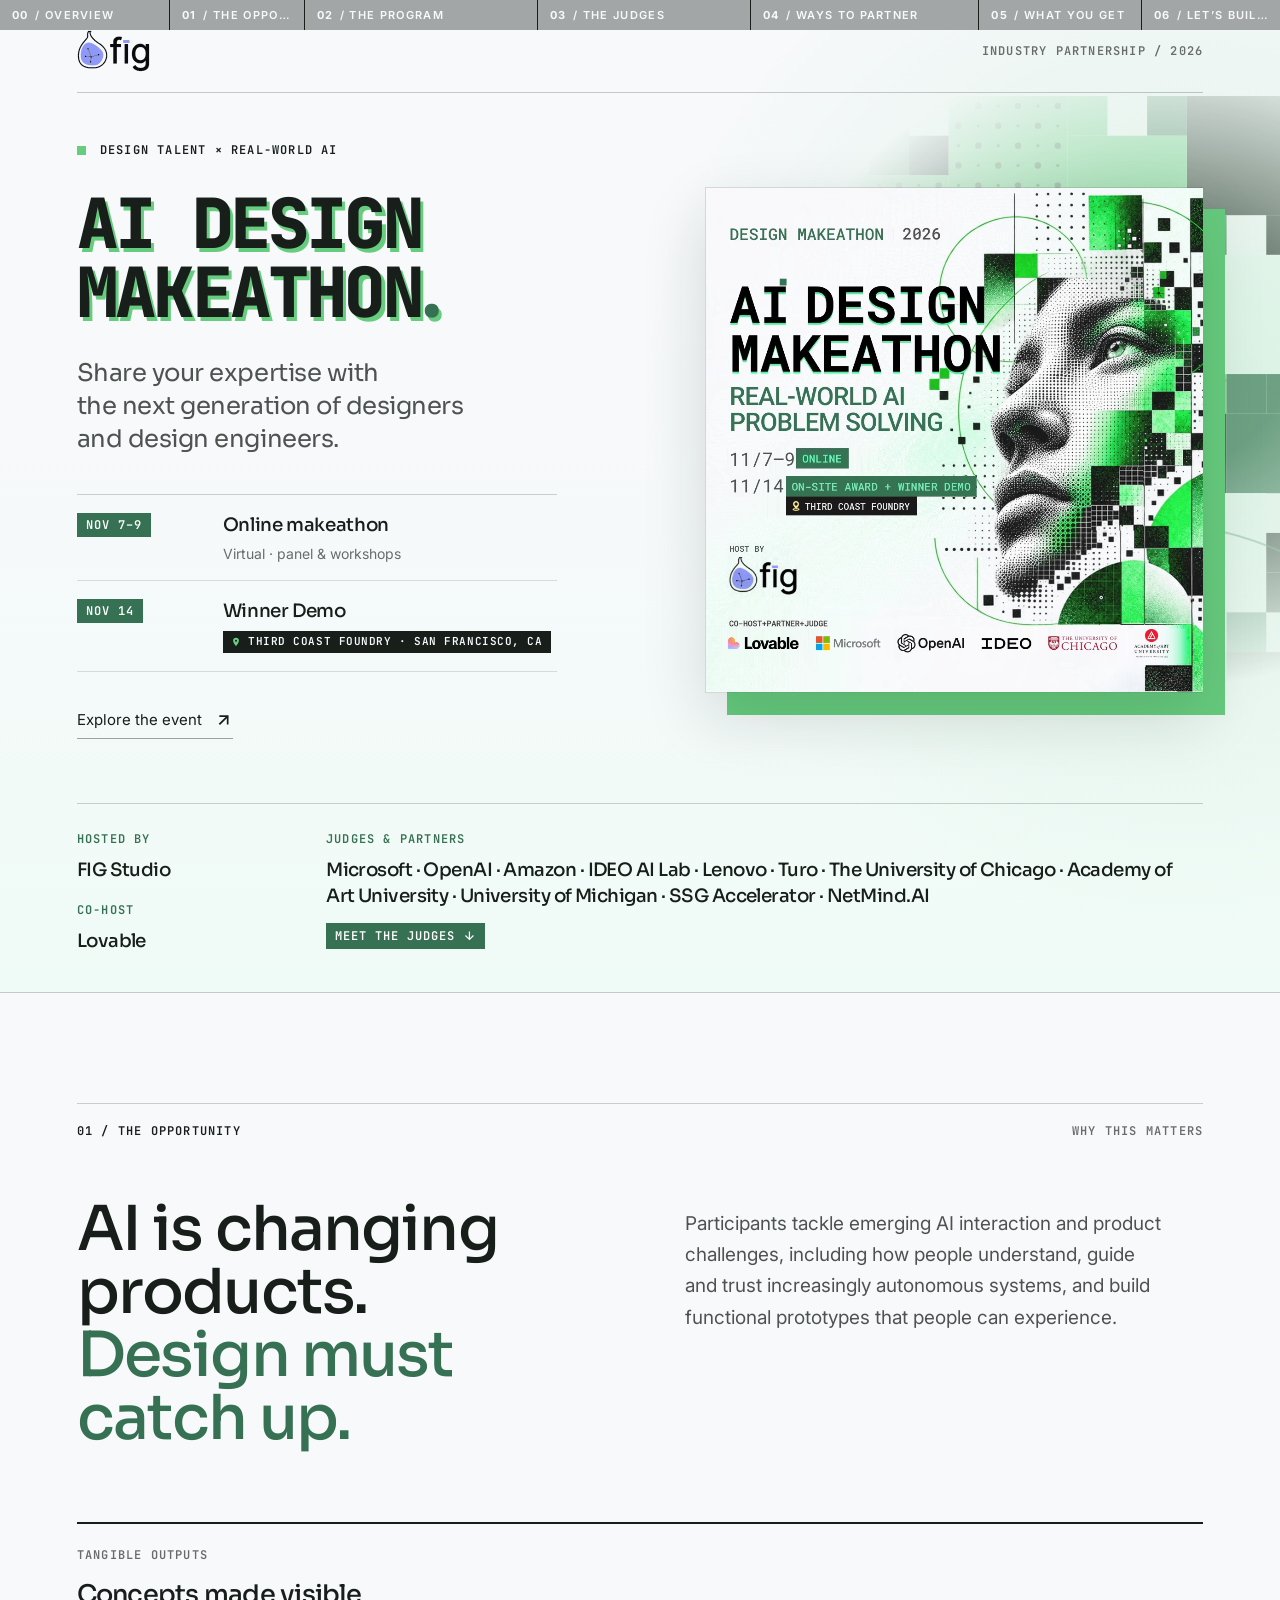
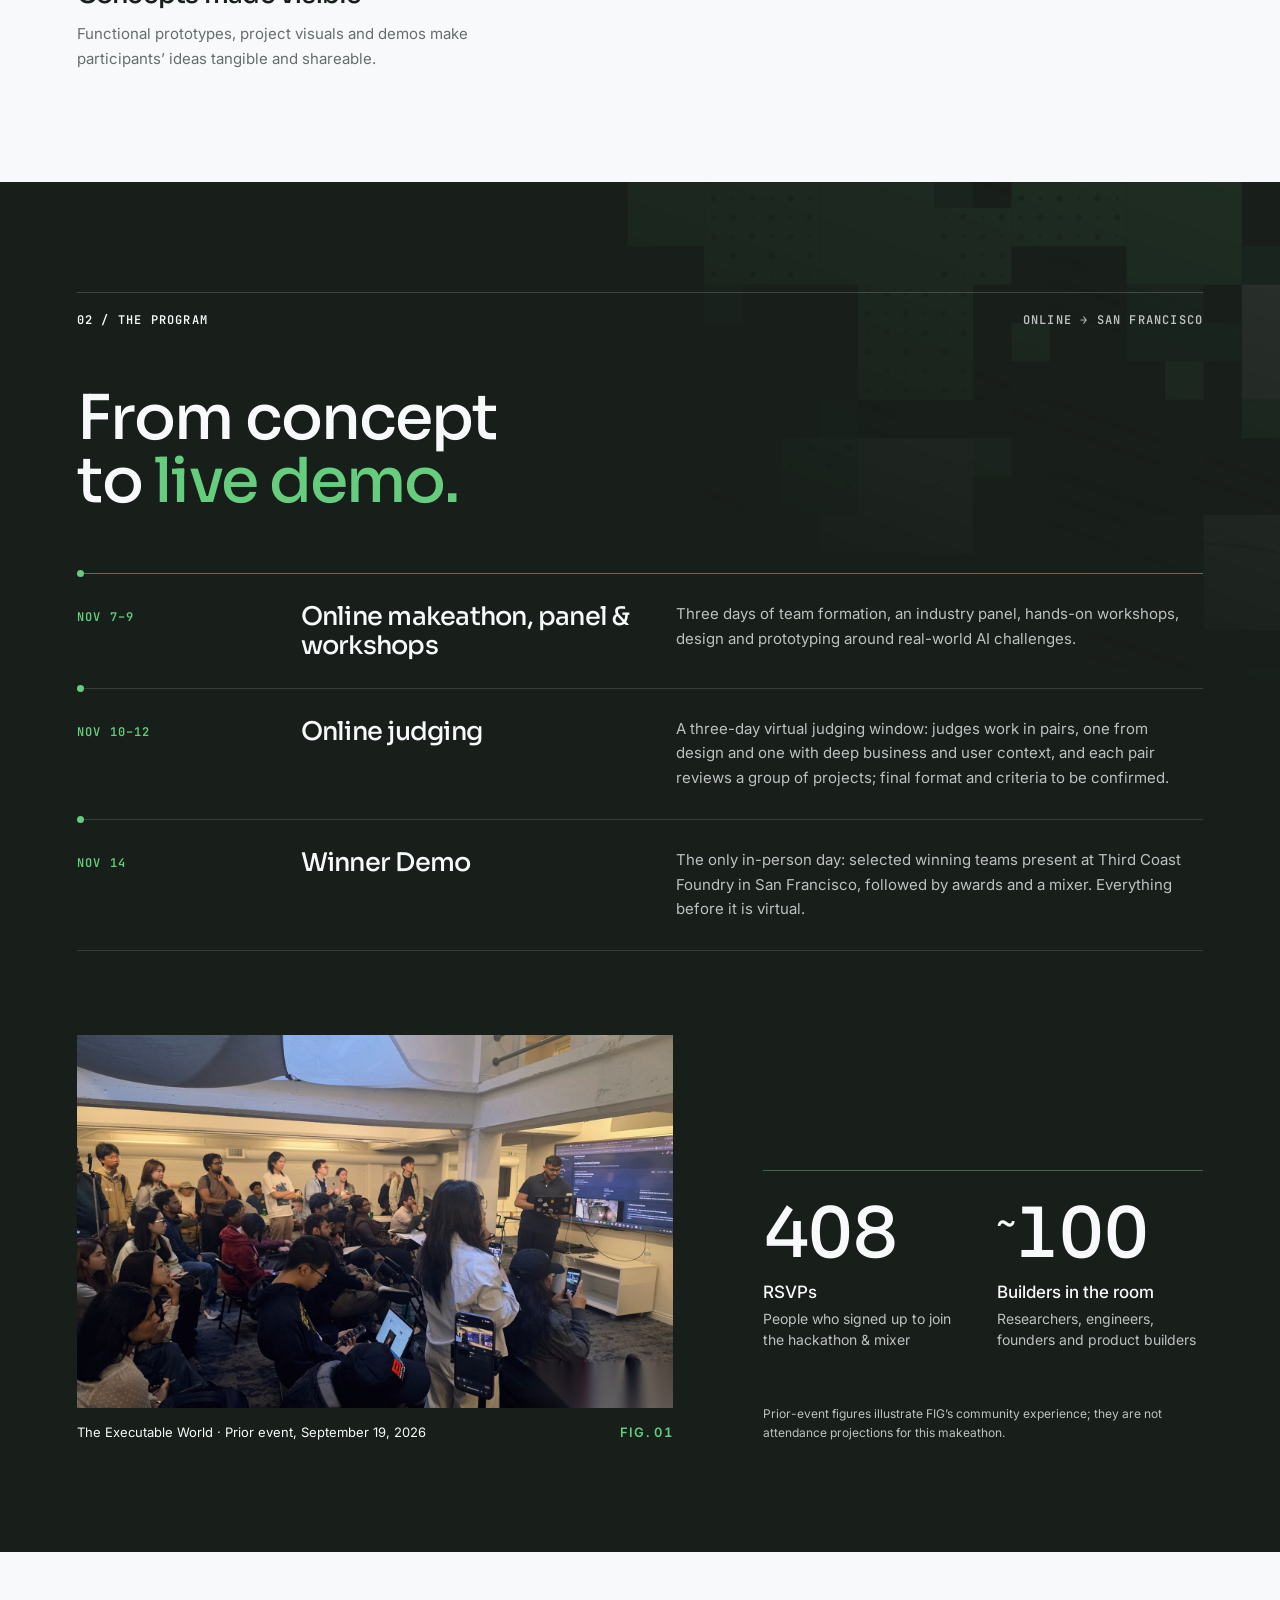
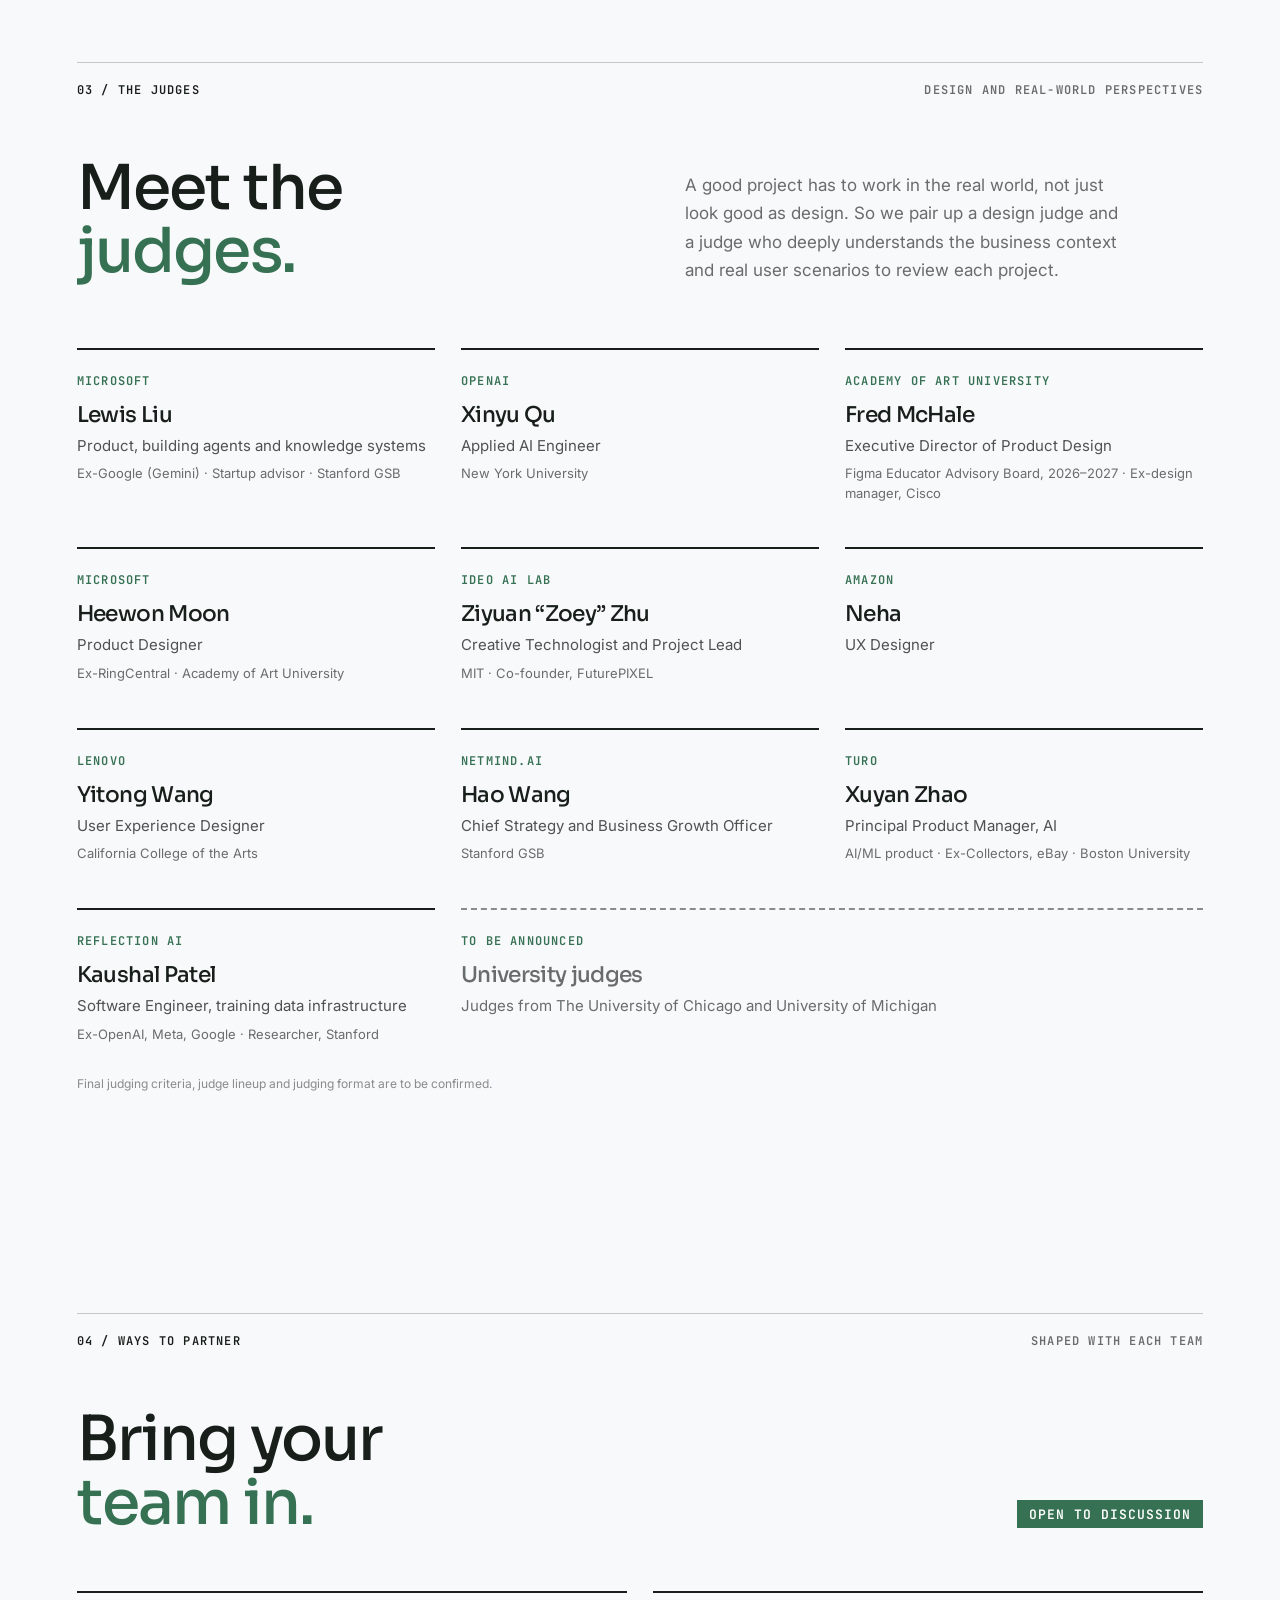
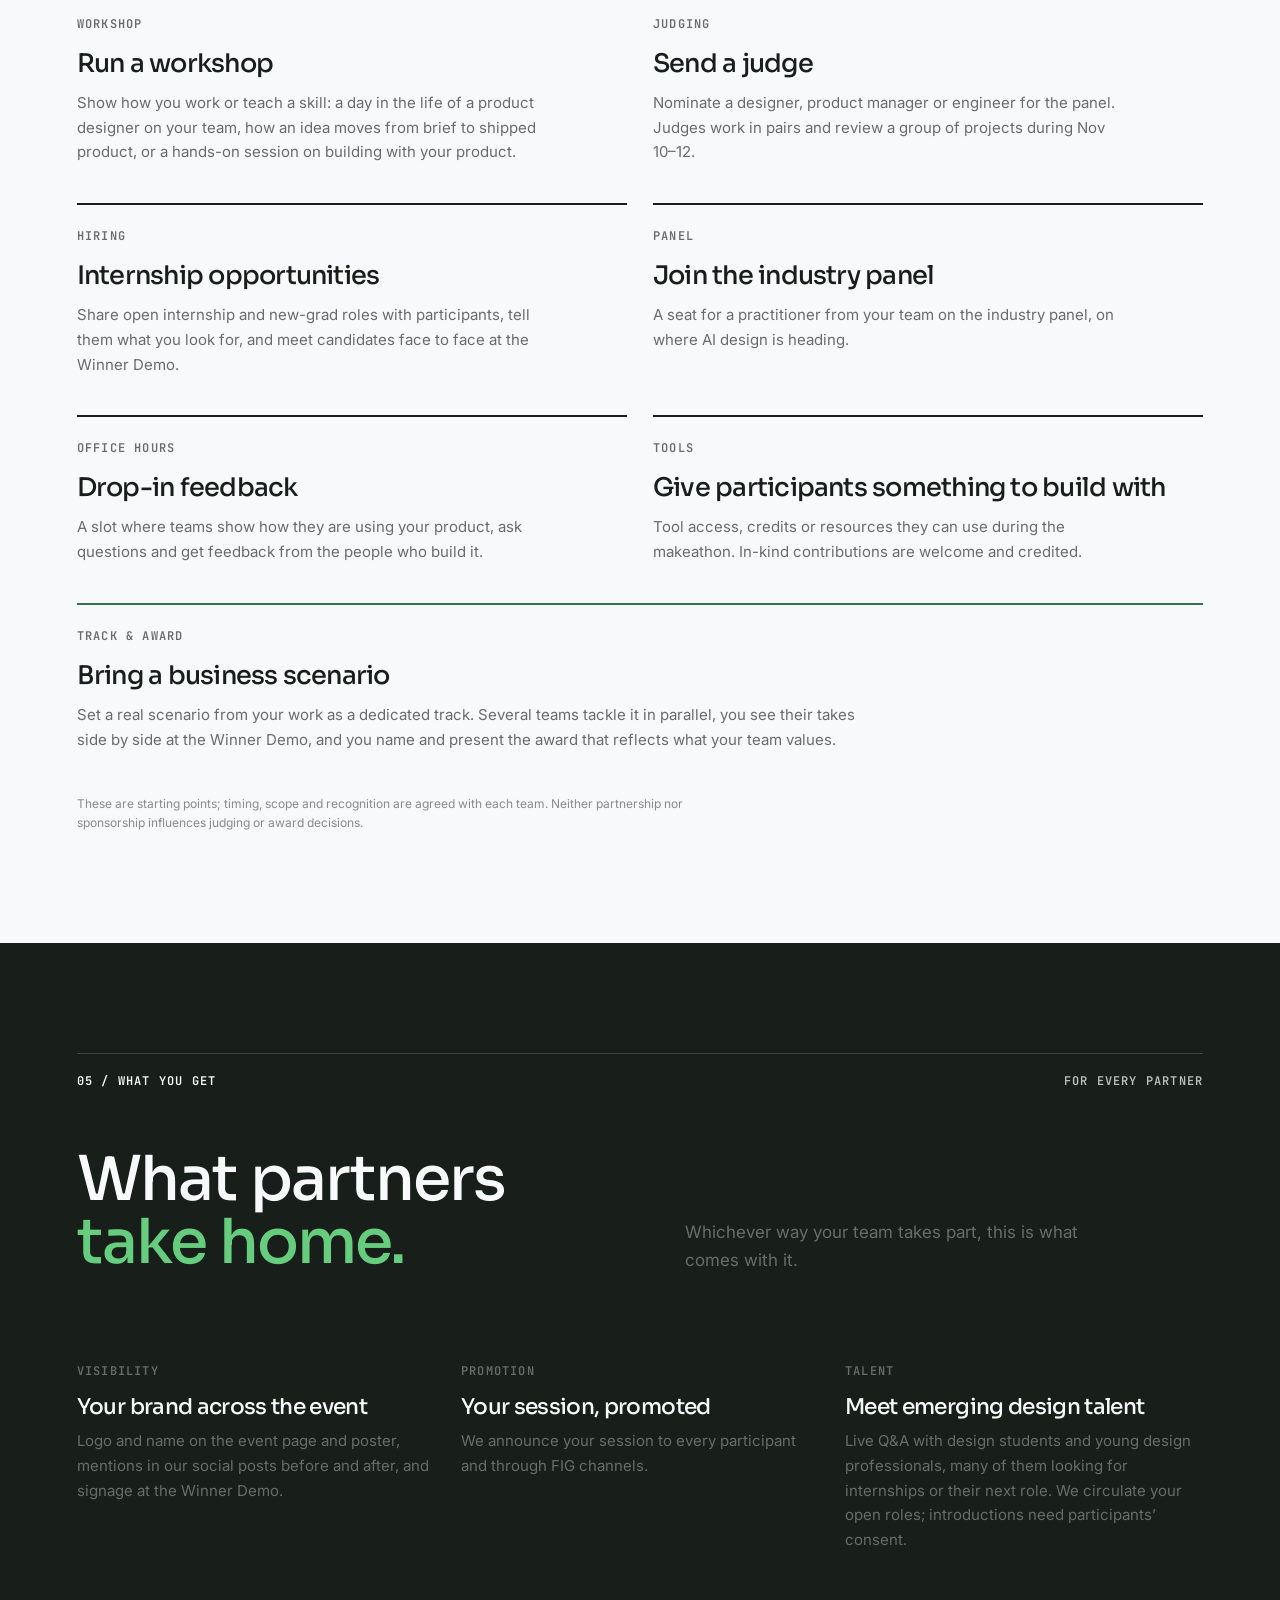
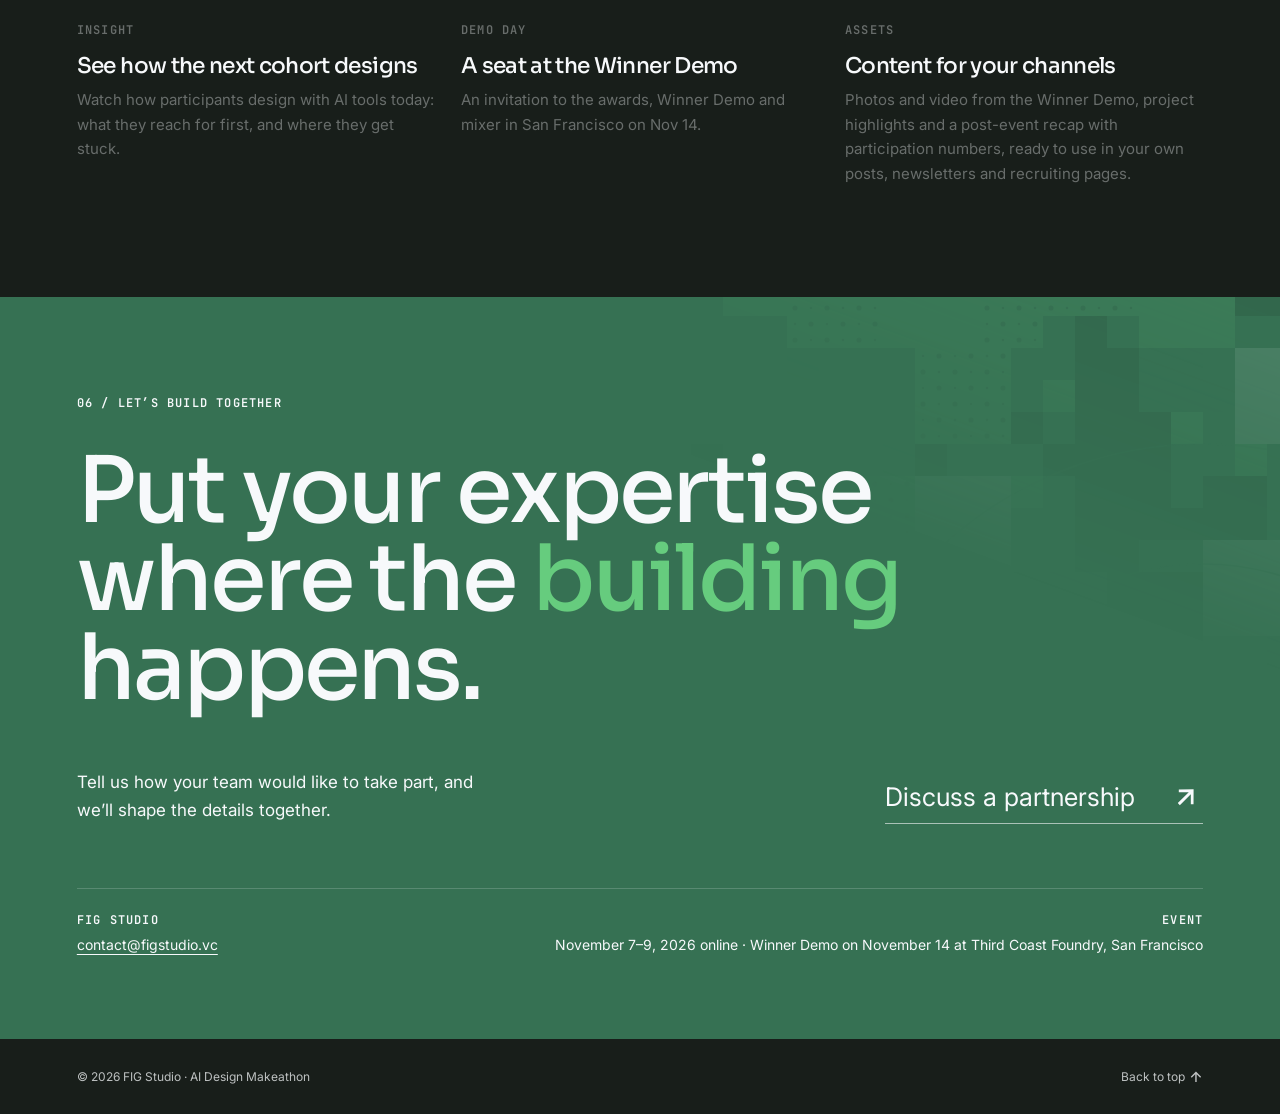
==== commit 192b31b9: "Add judge Kaushal Patel (Reflection AI); TBA card spans two columns Co-Authored-By: Claude Opus 5.5 " ====
--- a/events/ai-design-makeathon-partnership.html
+++ b/events/ai-design-makeathon-partnership.html
@@ -89,6 +89,7 @@
     <div class="judge reveal"><span class="mono">Lenovo</span><h3>Yitong Wang</h3><p>User Experience Designer</p><small>California College of the Arts</small></div>
     <div class="judge reveal"><span class="mono">NetMind.AI</span><h3>Hao Wang</h3><p>Chief Strategy and Business Growth Officer</p><small>Stanford GSB</small></div>
     <div class="judge reveal"><span class="mono">Turo</span><h3>Xuyan Zhao</h3><p>Principal Product Manager, AI</p><small>AI/ML product · Ex-Collectors, eBay · Boston University</small></div>
+    <div class="judge reveal"><span class="mono">Reflection AI</span><h3>Kaushal Patel</h3><p>Software Engineer, training data infrastructure</p><small>Ex-OpenAI, Meta, Google · Researcher, Stanford</small></div>
     <div class="judge judge--tba reveal"><span class="mono">To be announced</span><h3>University judges</h3><p>Judges from The University of Chicago and University of Michigan</p></div>
   </div>
   <p class="fine">Final judging criteria, judge lineup and judging format are to be confirmed.</p>
--- a/events/ai-design-makeathon/page.css
+++ b/events/ai-design-makeathon/page.css
@@ -294,12 +294,12 @@
 .judge h3{font-size:clamp(1.3rem,1.7vw,1.6rem);line-height:1.15;margin:12px 0 8px}
 .judge p{font-size:.9375rem;line-height:1.45;color:var(--ev-ink-soft)}
 .judge small{display:block;margin-top:8px;font-size:.8125rem;line-height:1.5;color:var(--ev-muted)}
-.judge--tba{grid-column:1/-1;border-top-style:dashed;border-top-color:var(--ev-faint)}
+.judge--tba{grid-column:span 2;border-top-style:dashed;border-top-color:var(--ev-faint)}
 .judge--tba h3,.judge--tba p{color:var(--ev-muted)}
 .judges-tag{margin-top:14px;text-decoration:none;transition:background .16s,gap .2s}
 .judges-tag:hover{background:var(--ev-ink);gap:.9em}
 .judges-tag .arrow{width:1.2em;height:1.2em;vertical-align:0}
-@media(max-width:760px){.judge-grid{grid-template-columns:1fr;gap:34px;margin-top:40px}}
+@media(max-width:760px){.judge-grid{grid-template-columns:1fr;gap:34px;margin-top:40px}.judge--tba{grid-column:auto}}
 
 /* ---------- Featured Lead benefit ---------- */
 .feature{display:grid;grid-template-columns:auto minmax(0,1fr);gap:clamp(24px,3.4vw,44px);align-items:start;background:var(--ev-ink);color:var(--ev-paper);padding:clamp(24px,3.4vw,44px);margin-bottom:44px;position:relative;overflow:hidden}
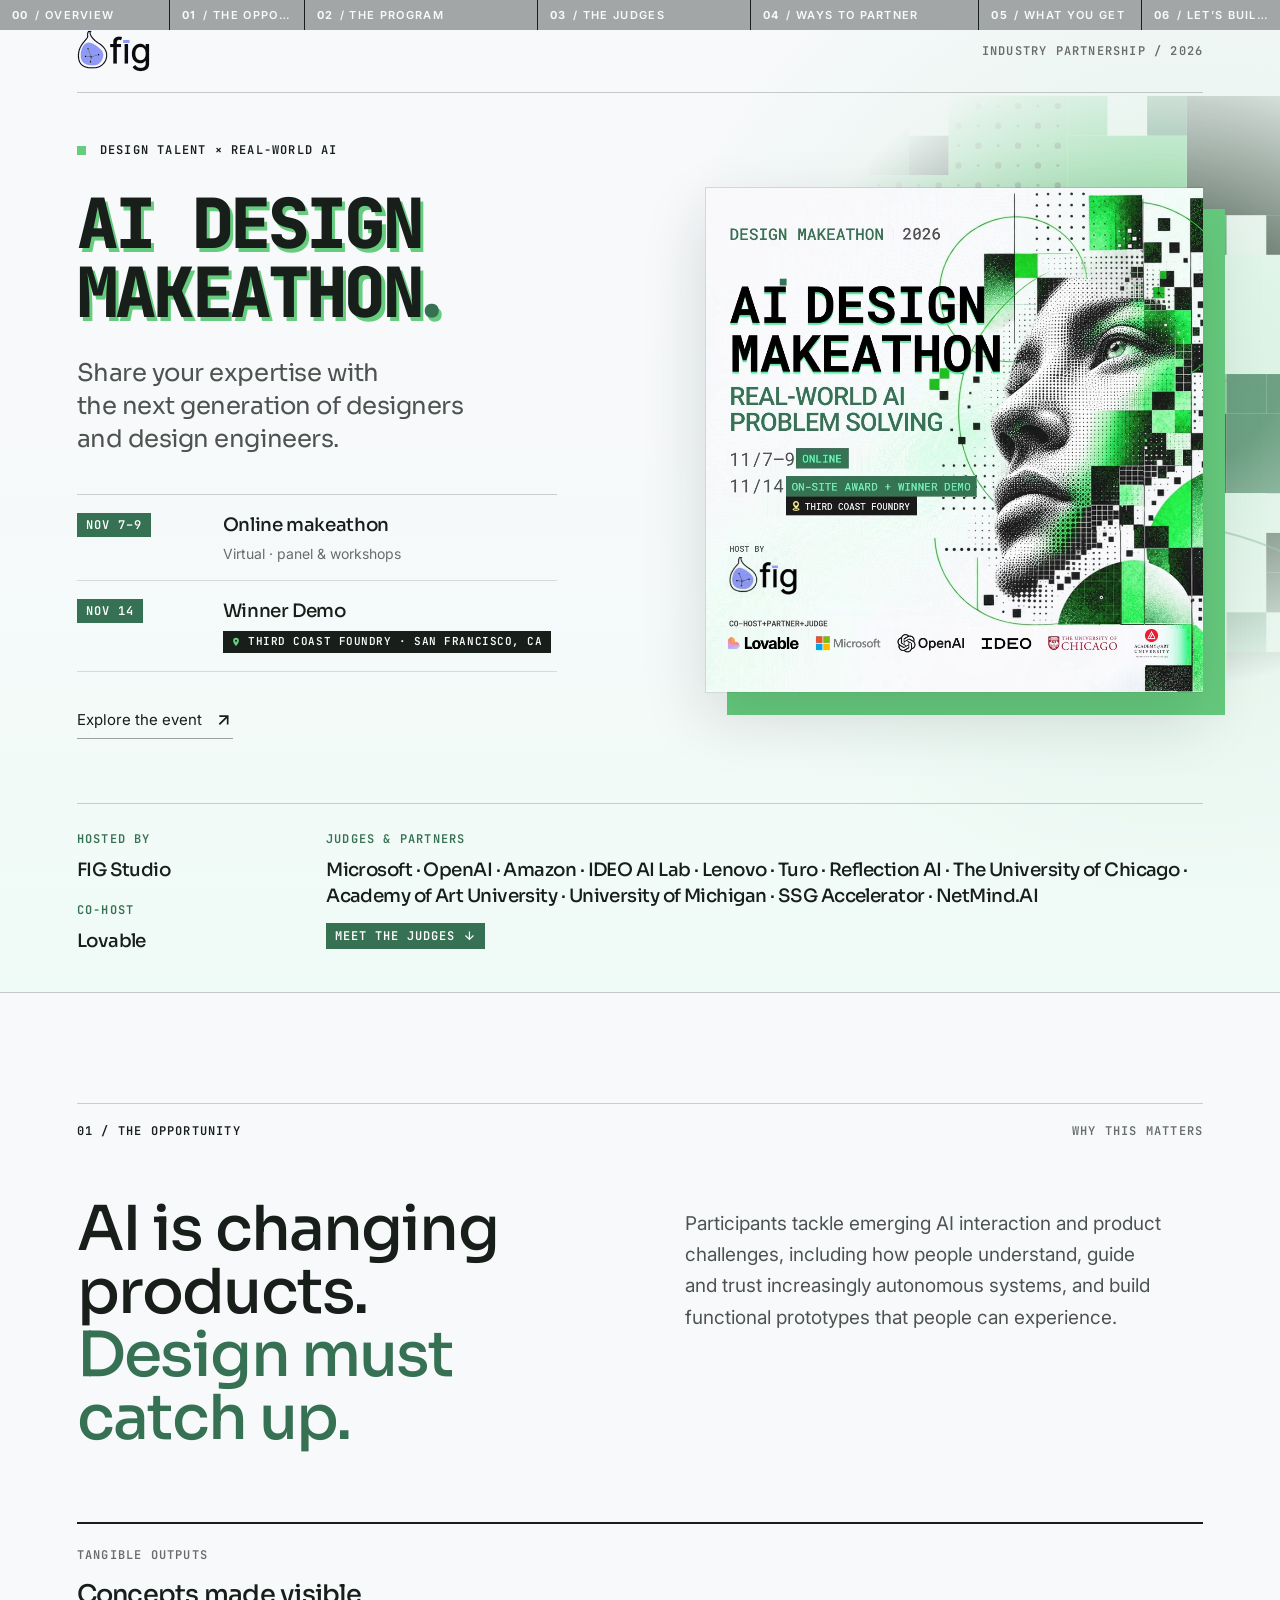
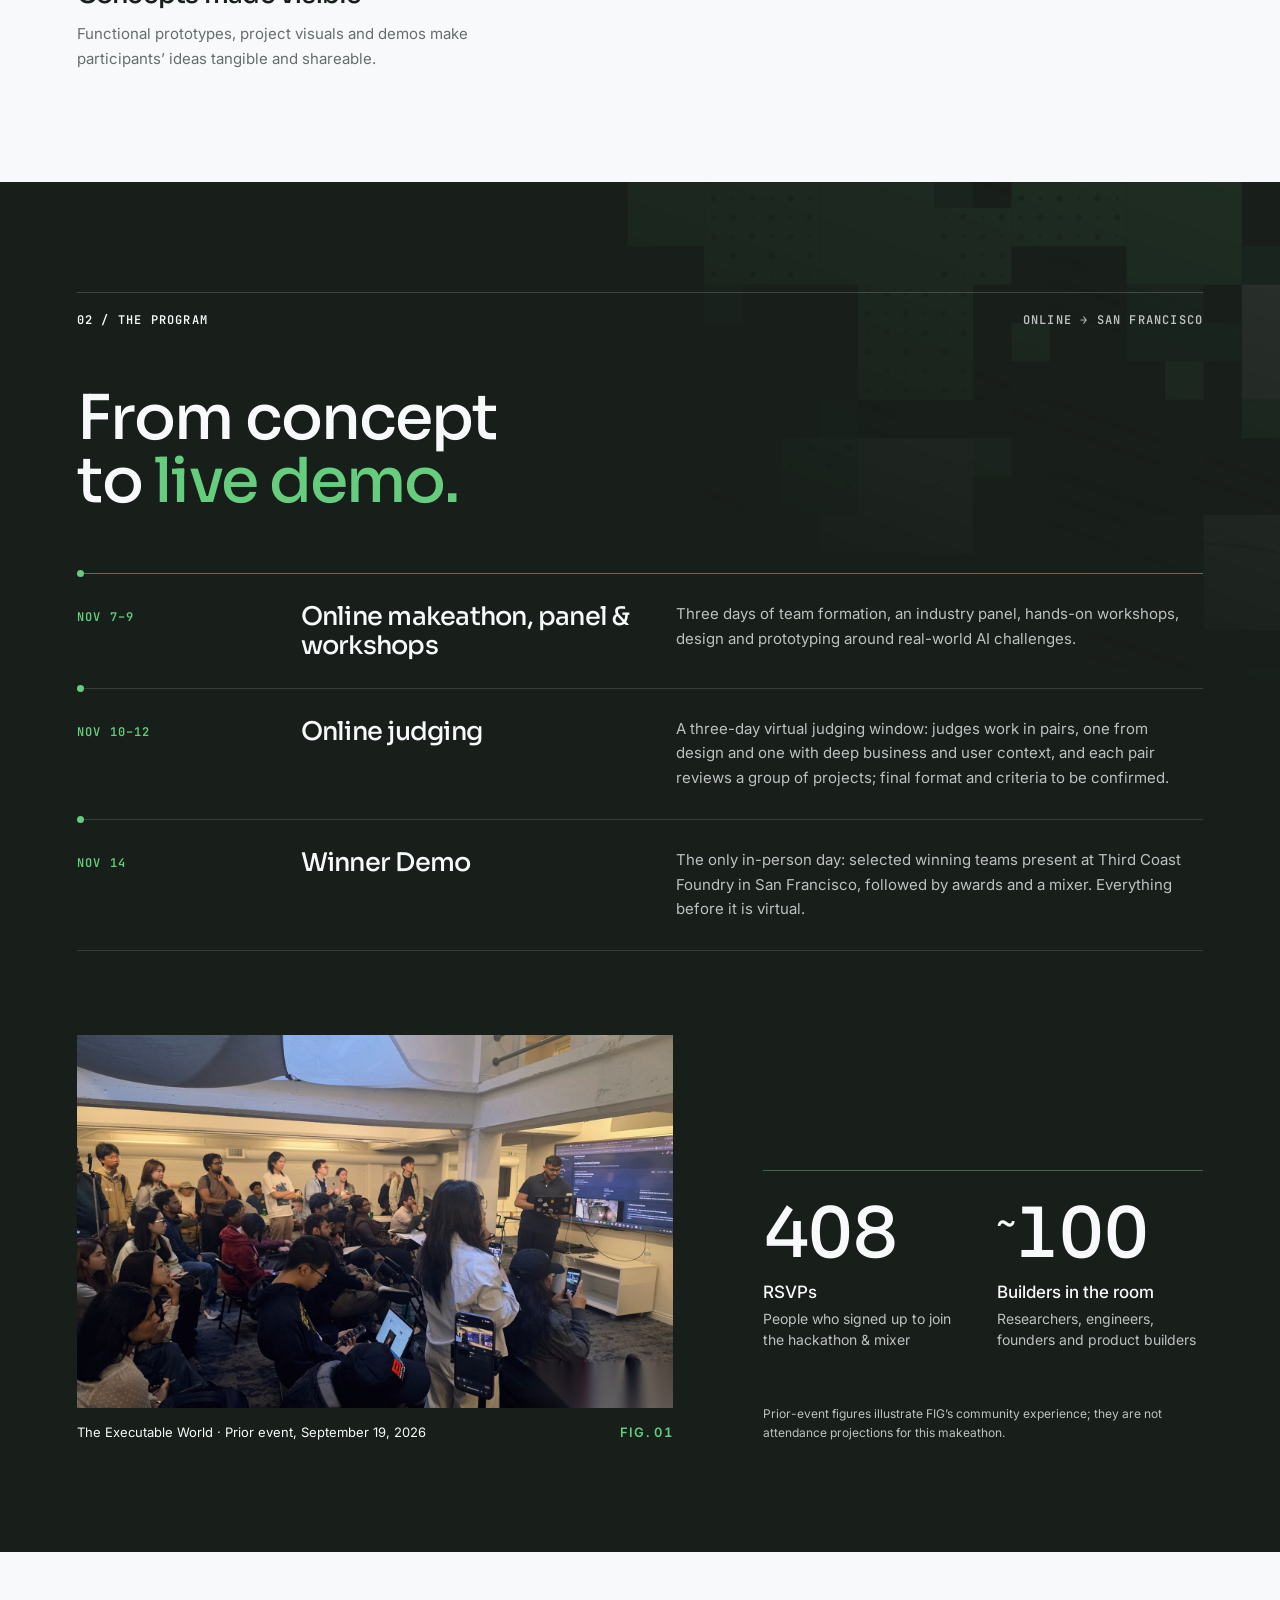
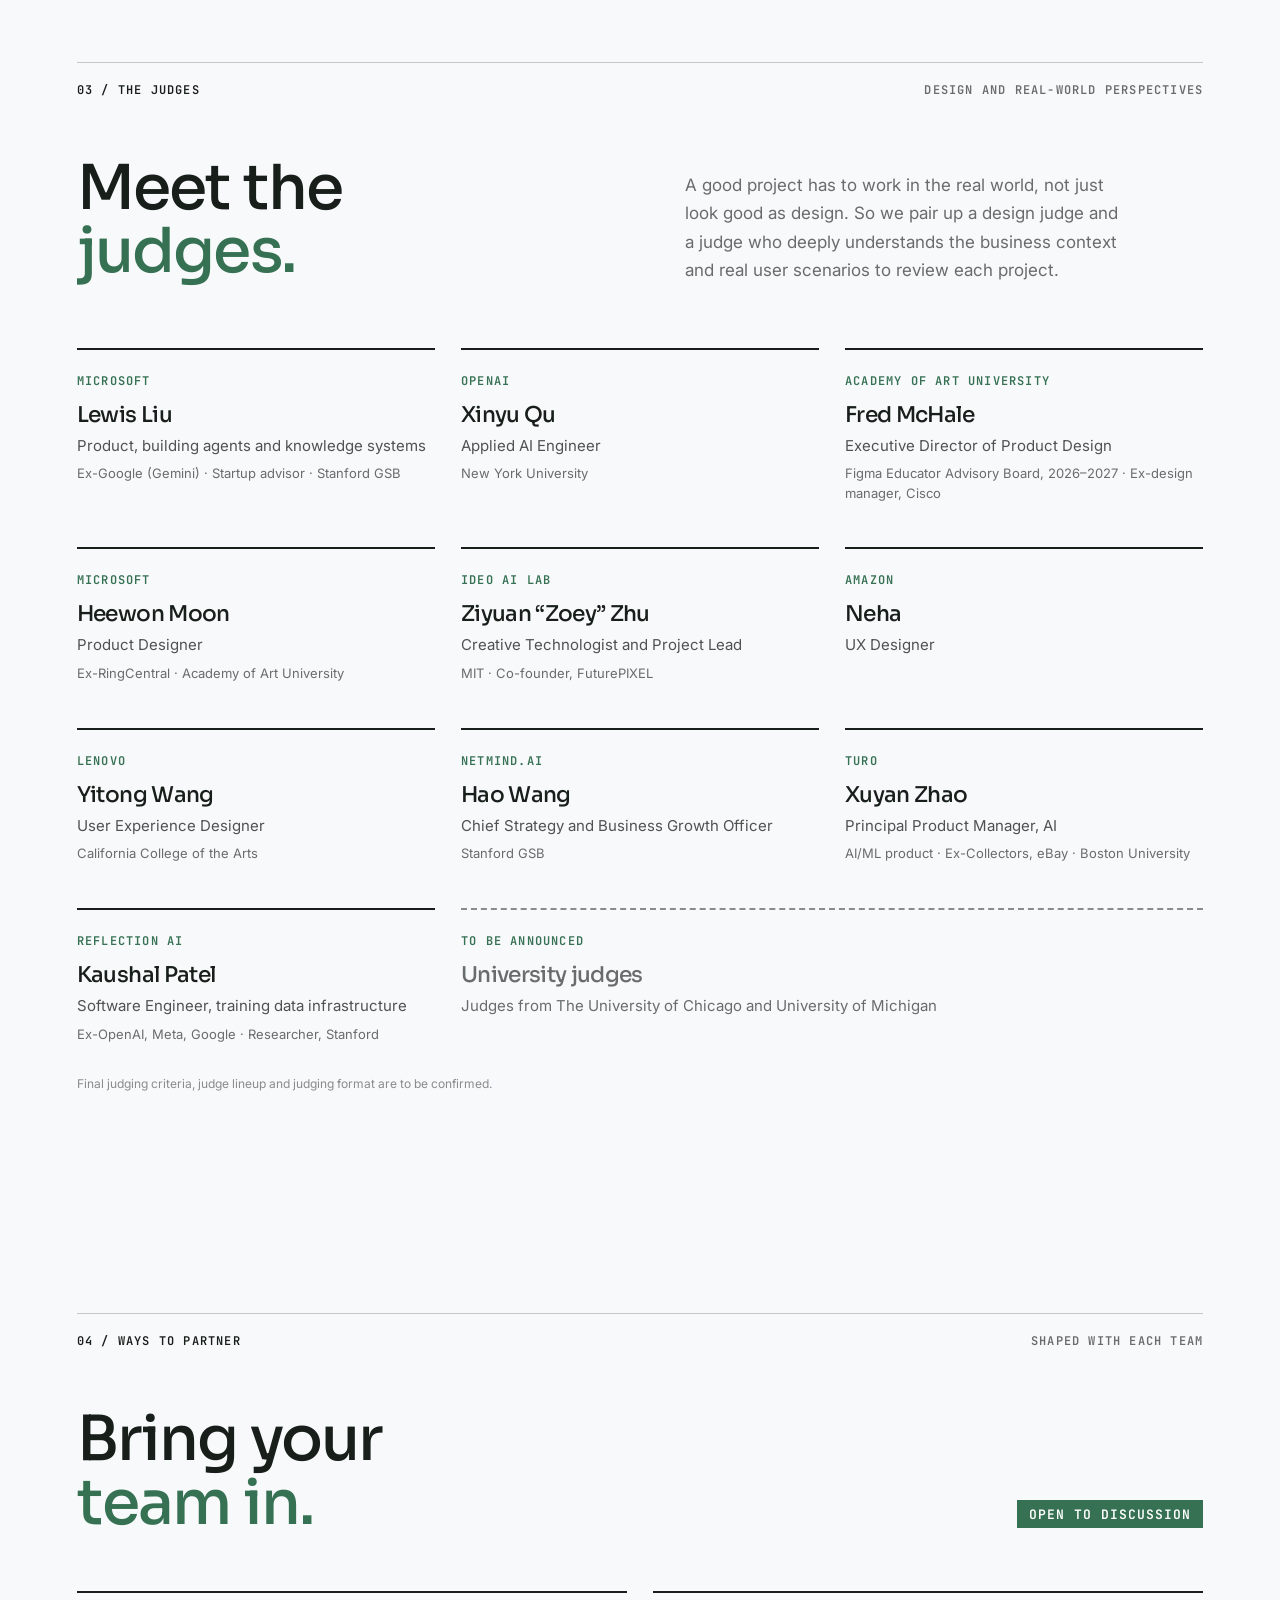
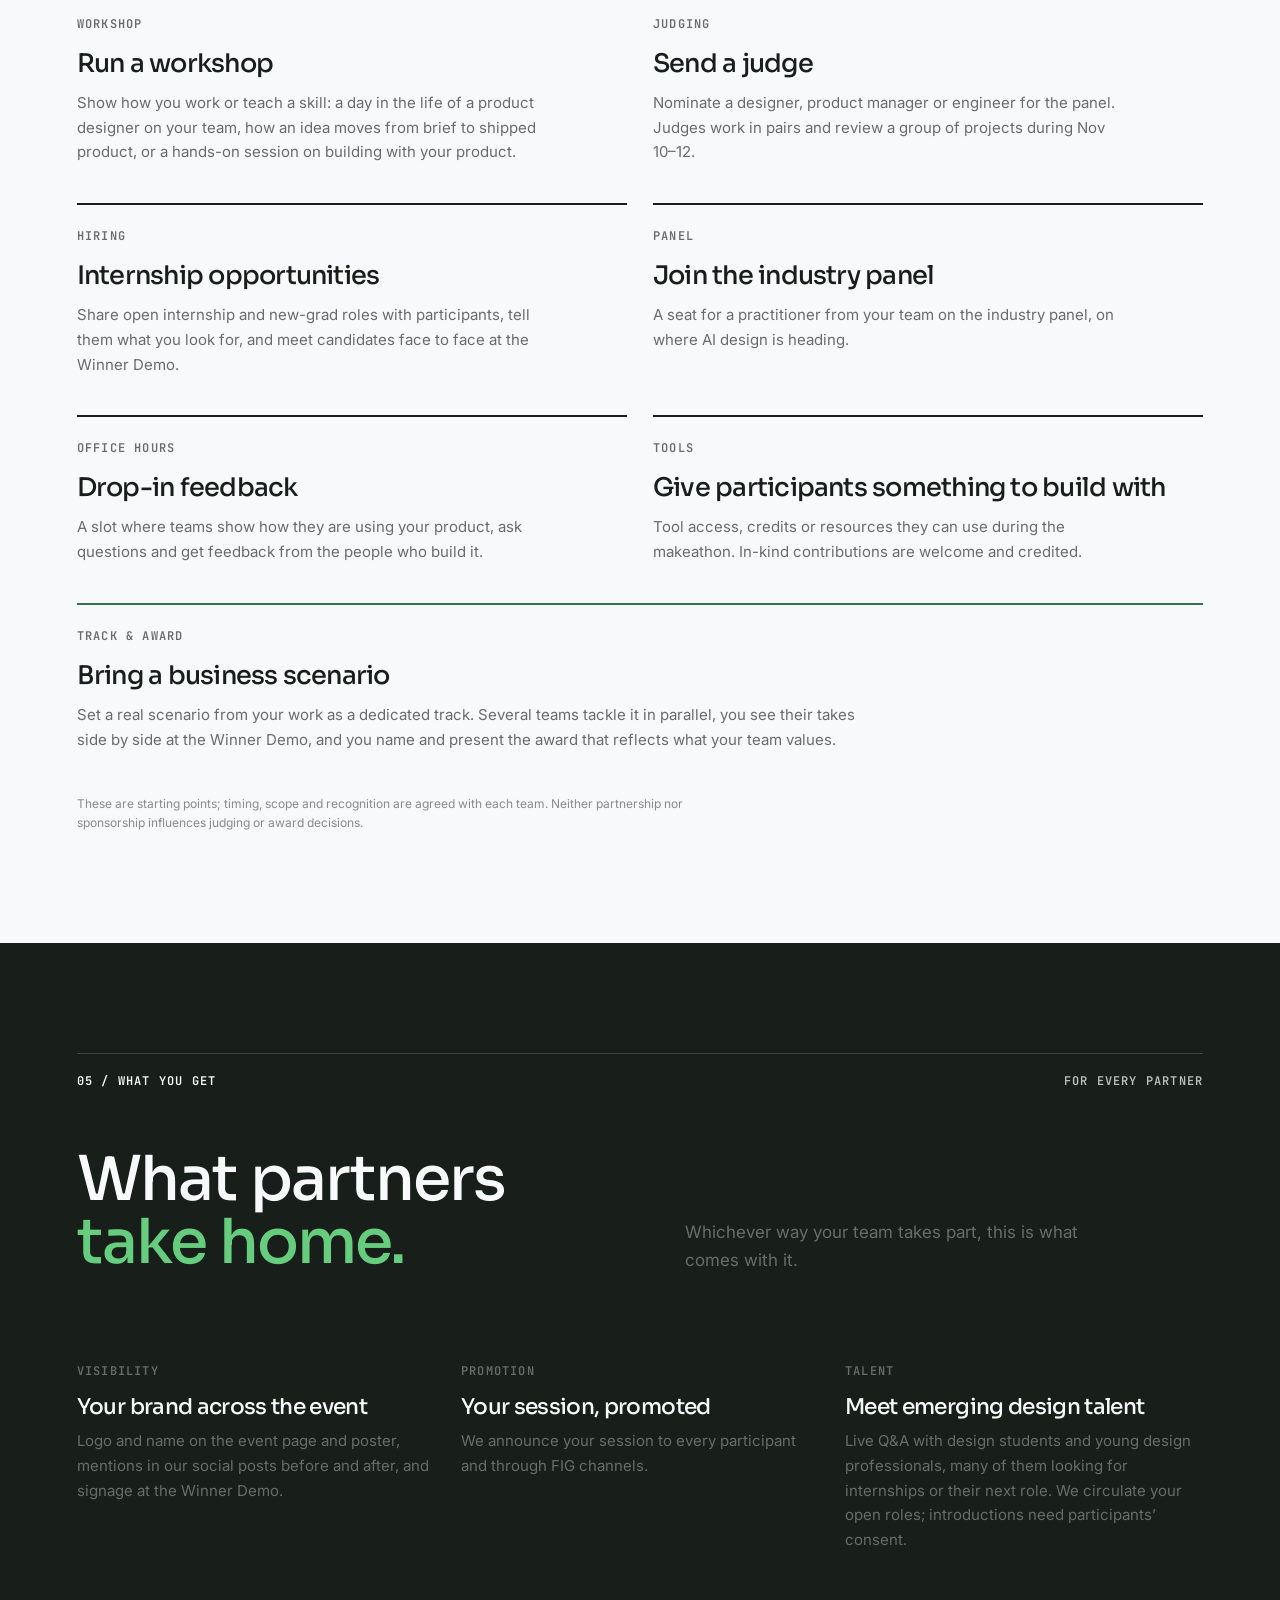
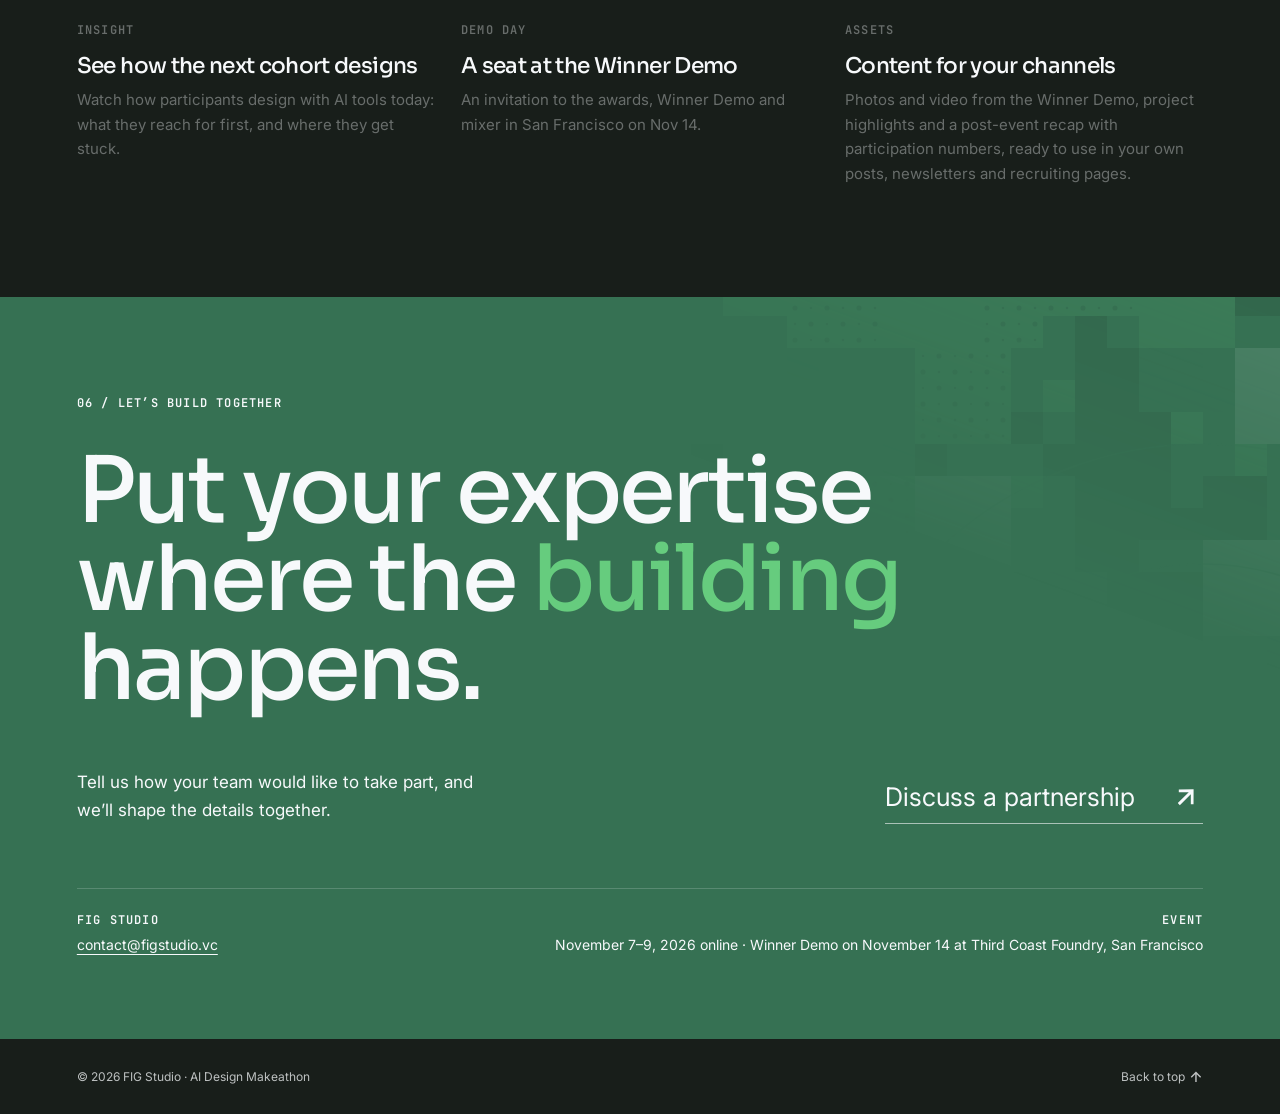
==== commit c1d96b0a: "Add Reflection AI to judges & partners list Co-Authored-By: Claude Opus 5.5 <noreply@anthropic.com> " ====
--- a/events/ai-design-makeathon-partnership.html
+++ b/events/ai-design-makeathon-partnership.html
@@ -40,7 +40,7 @@
   </div>
   <div class="wrap" style="width:100%"><div class="hero-partners">
     <div><span class="mono">Hosted by</span><strong>FIG Studio</strong><span class="mono mono--second">Co-host</span><strong>Lovable</strong></div>
-    <div><span class="mono">Judges &amp; partners</span><strong>Microsoft · OpenAI · Amazon · IDEO AI Lab · Lenovo · Turo · The University of Chicago · Academy of Art University · University of Michigan · SSG Accelerator · NetMind.AI</strong><a class="ev-chip judges-tag" href="#judges">Meet the judges <span class="arrow arrow--down" aria-hidden="true"></span></a></div>
+    <div><span class="mono">Judges &amp; partners</span><strong>Microsoft · OpenAI · Amazon · IDEO AI Lab · Lenovo · Turo · Reflection AI · The University of Chicago · Academy of Art University · University of Michigan · SSG Accelerator · NetMind.AI</strong><a class="ev-chip judges-tag" href="#judges">Meet the judges <span class="arrow arrow--down" aria-hidden="true"></span></a></div>
   </div></div>
 </section>
 
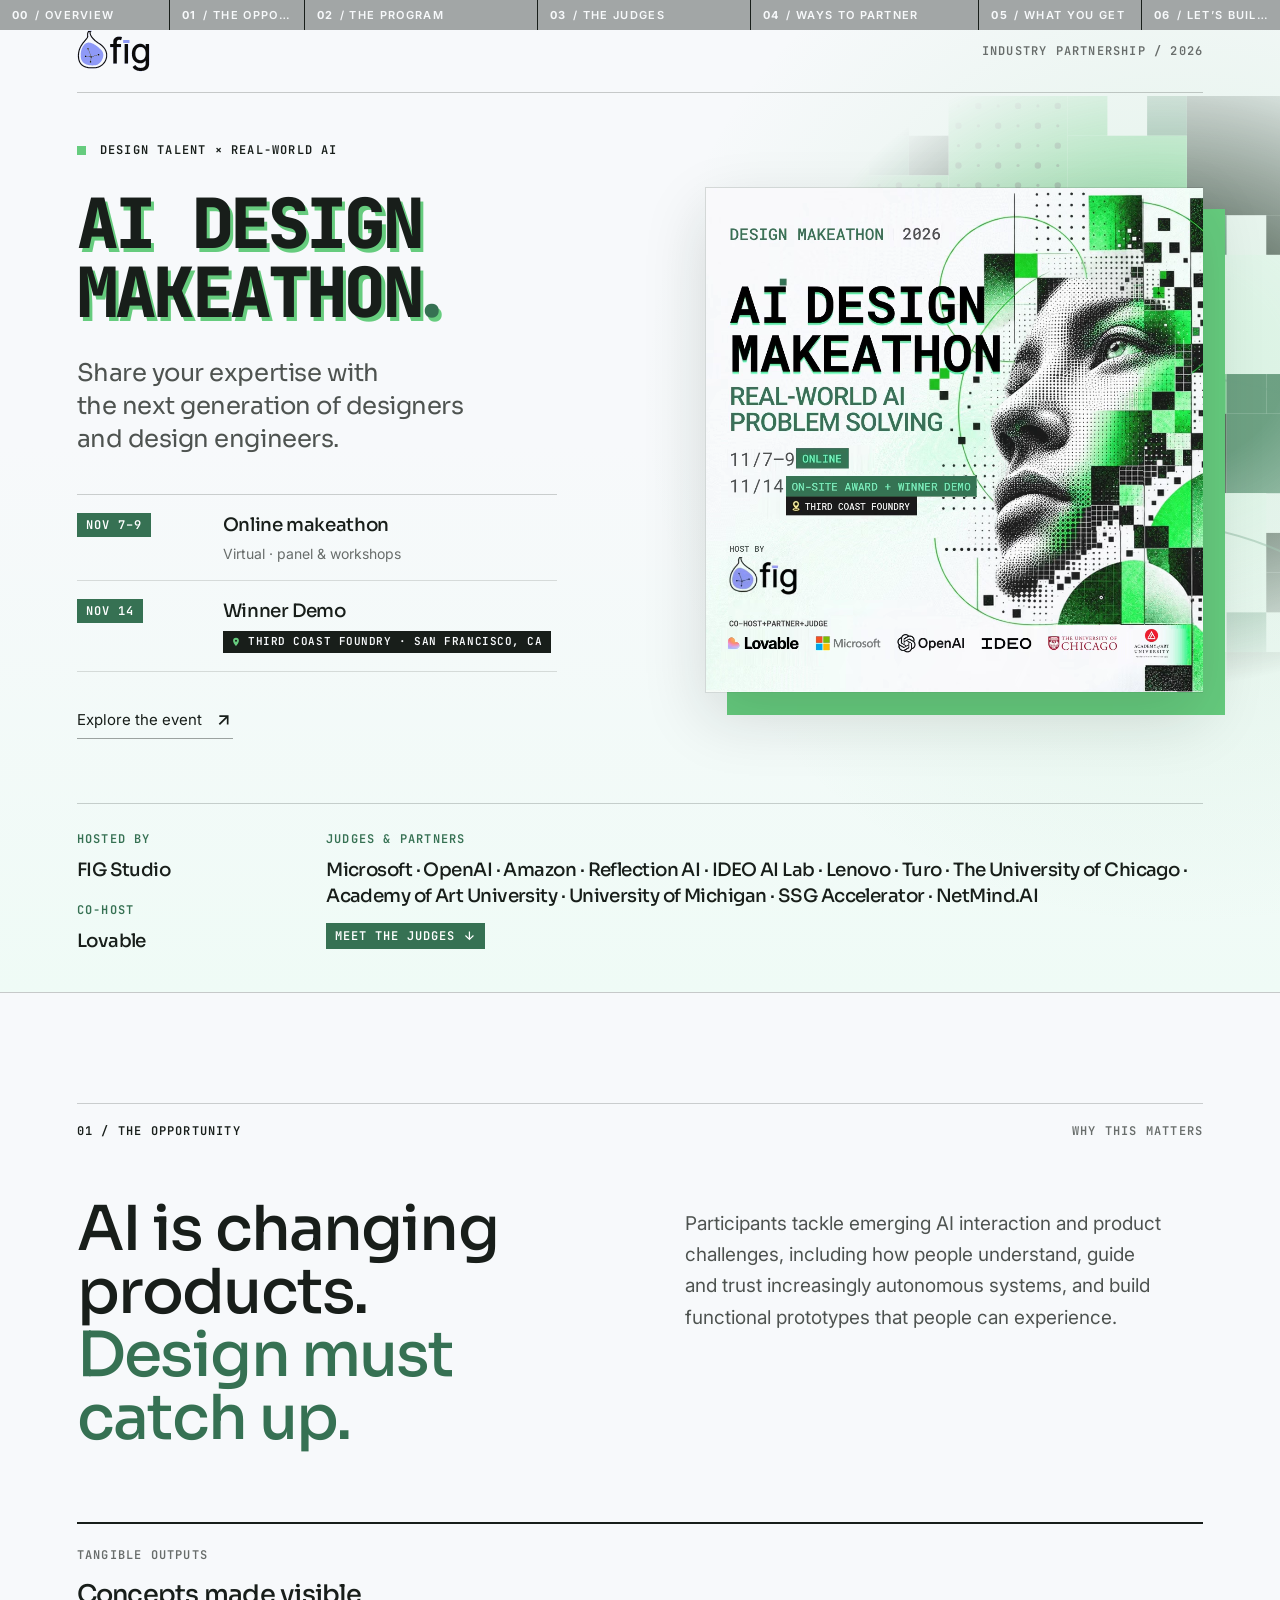
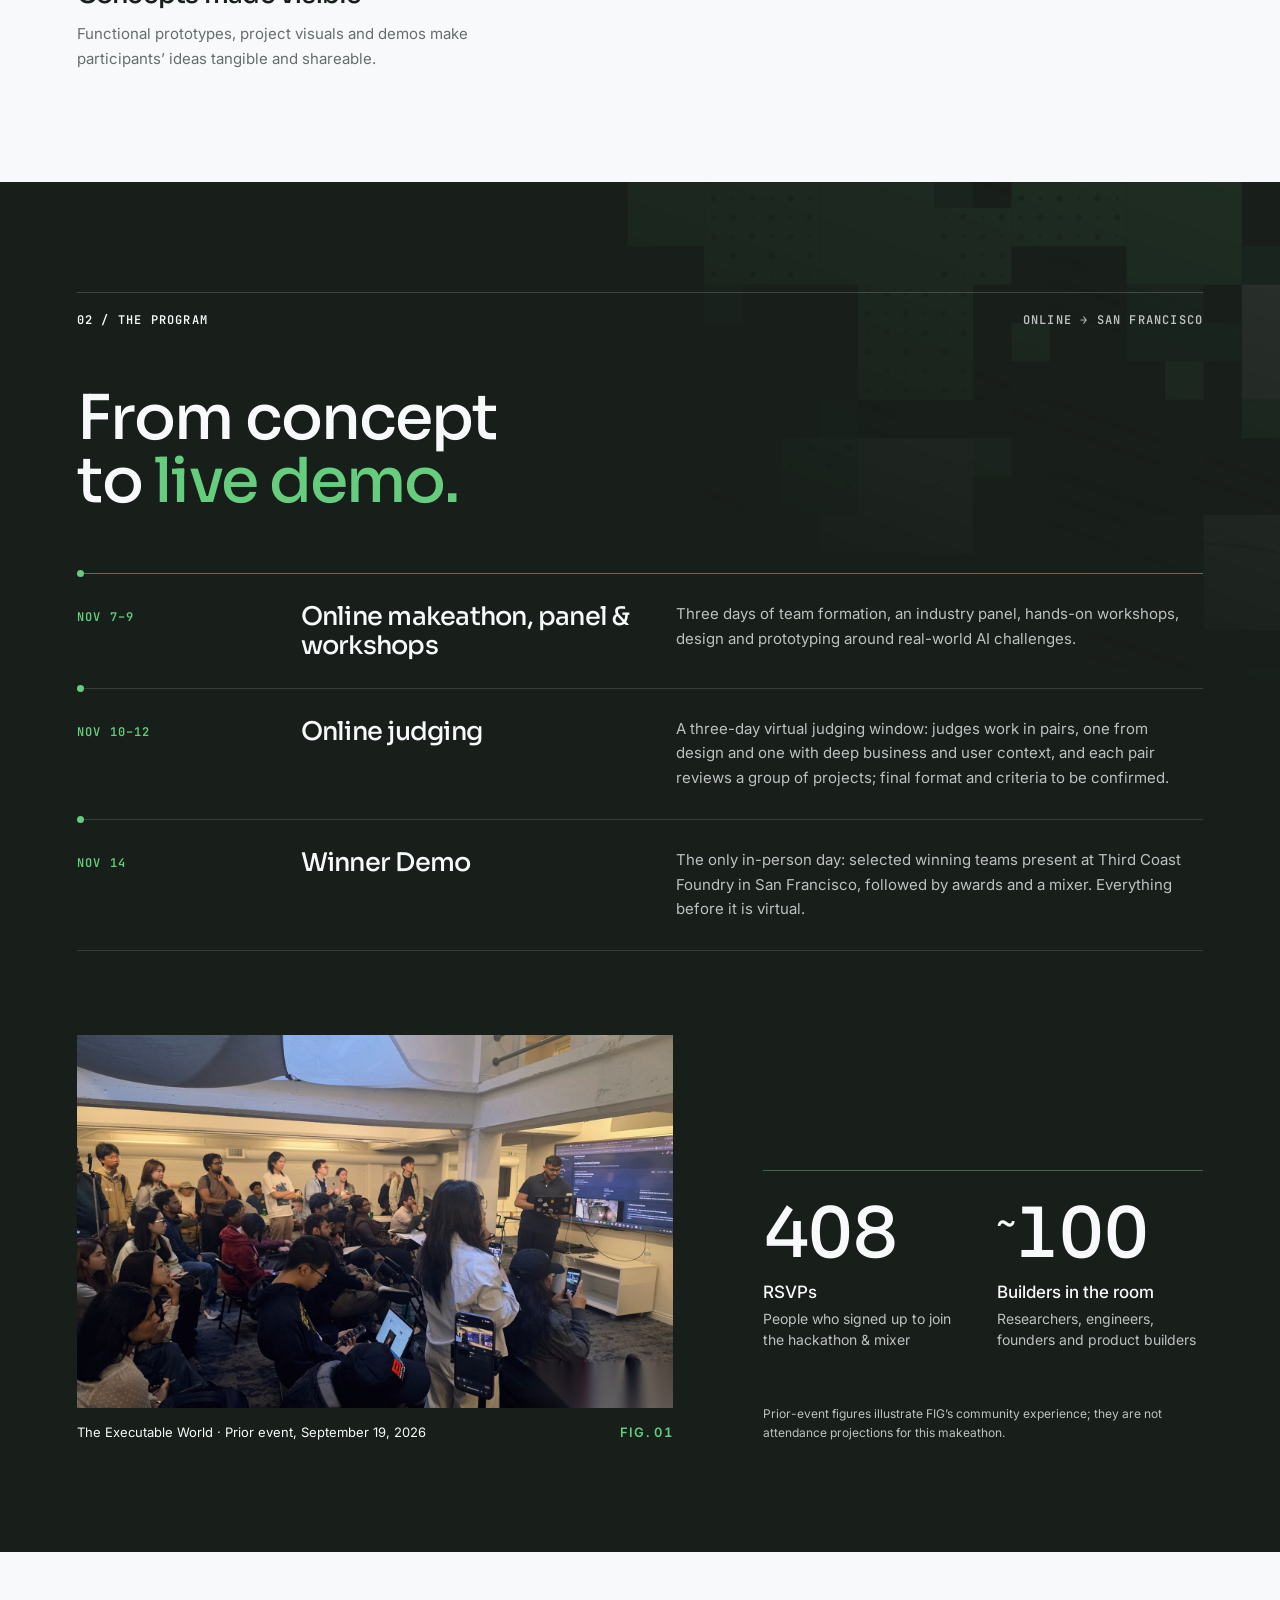
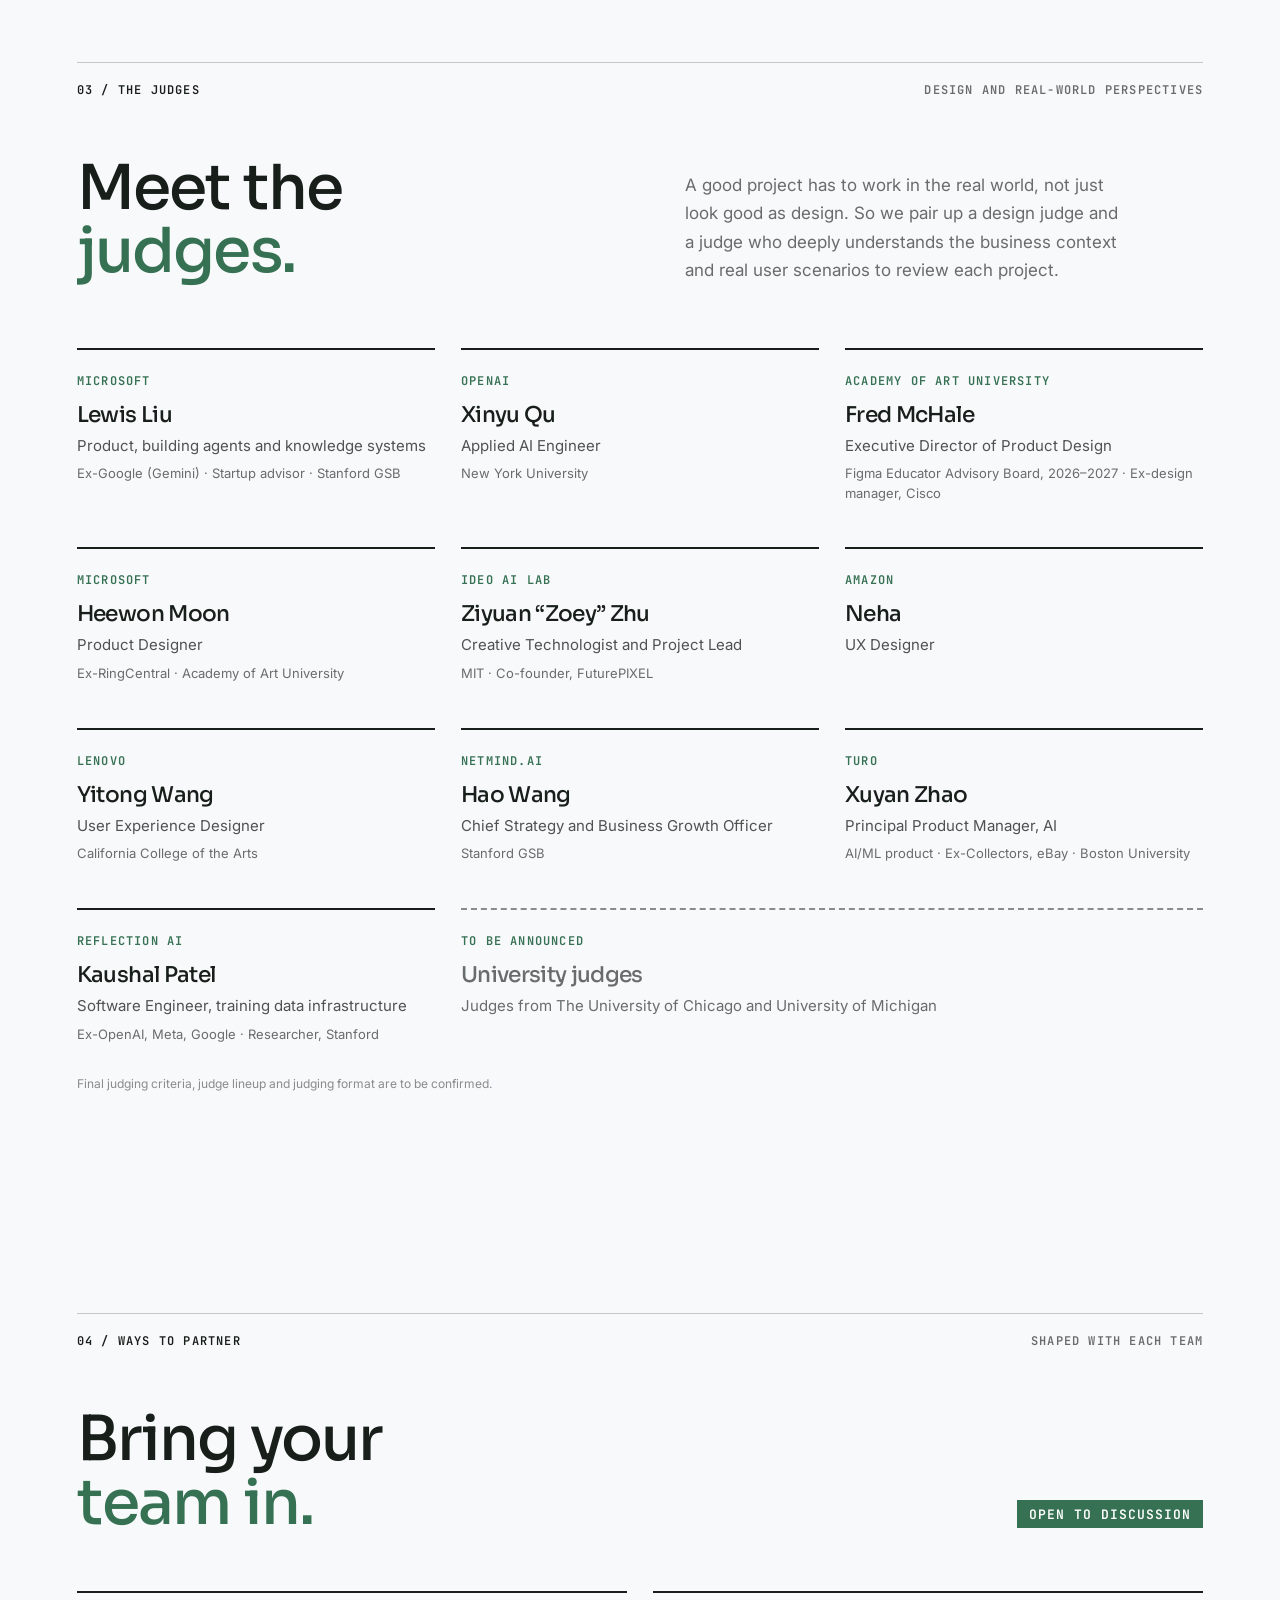
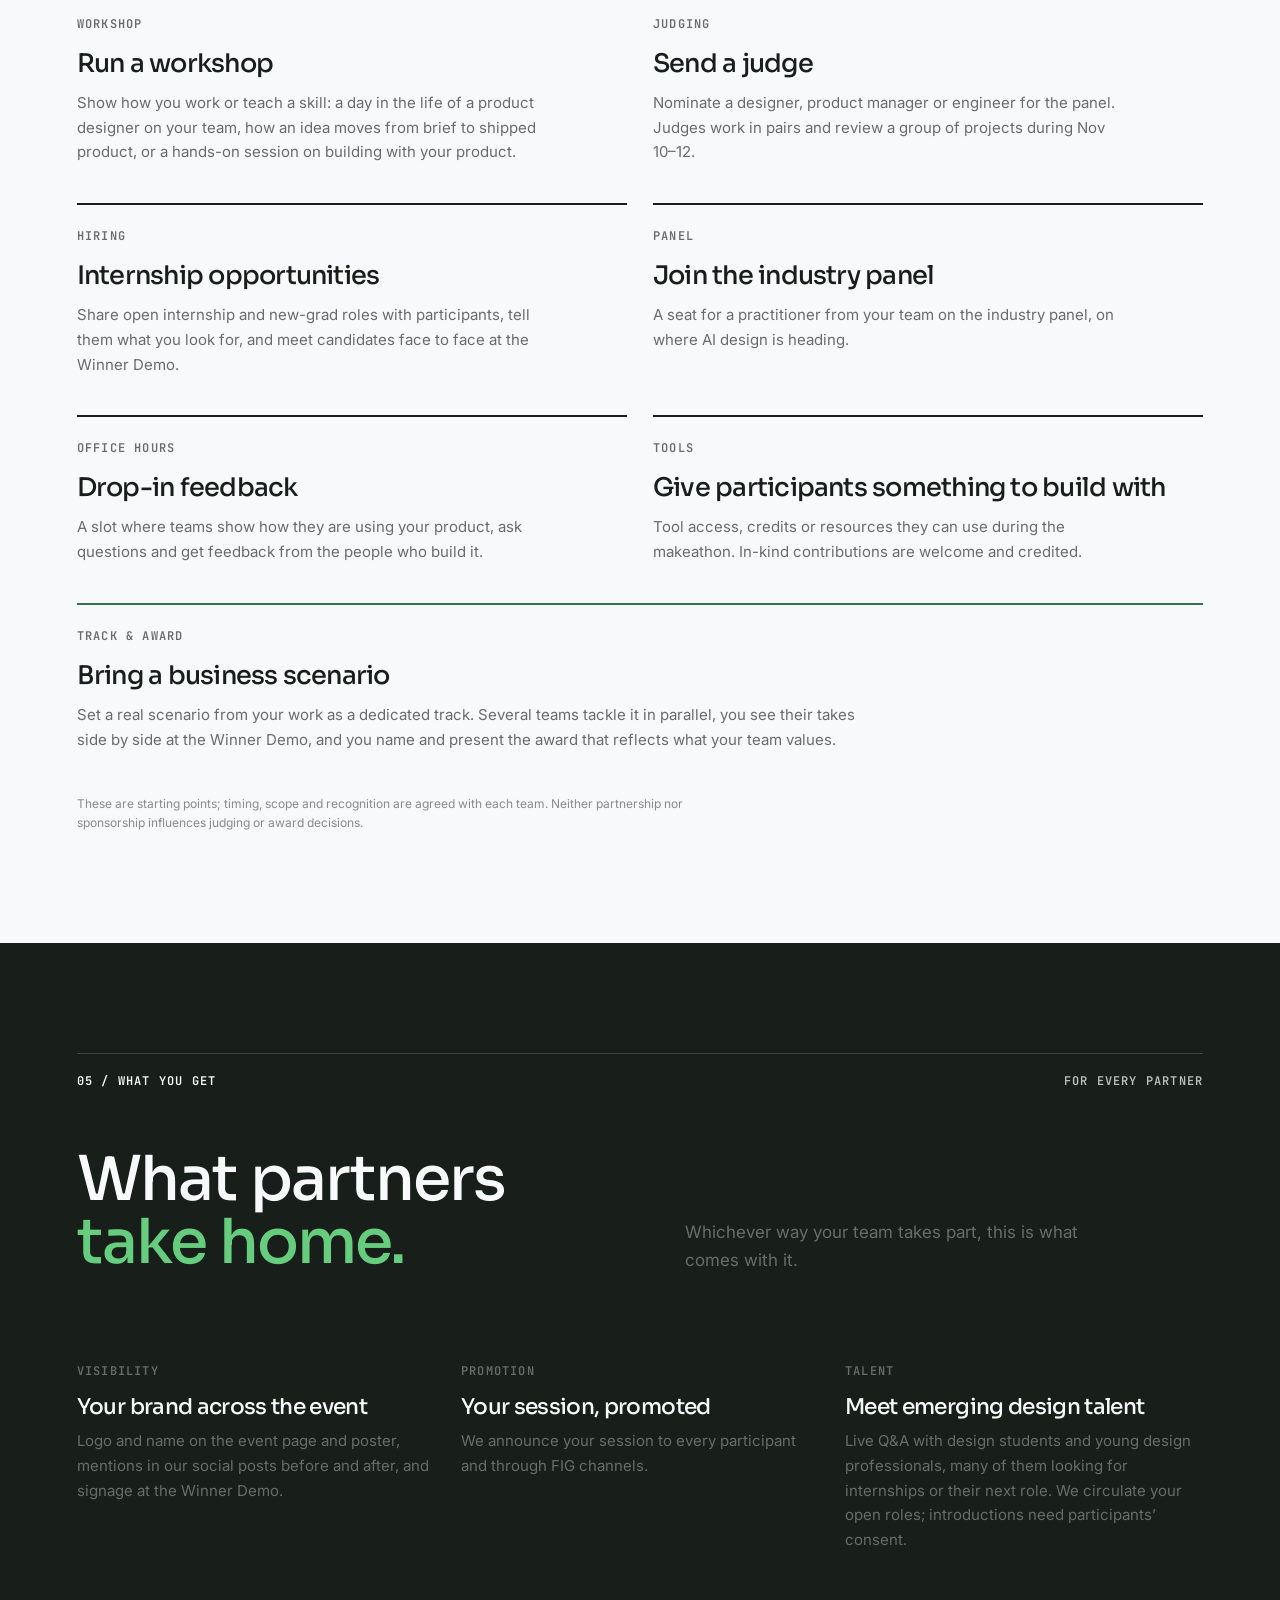
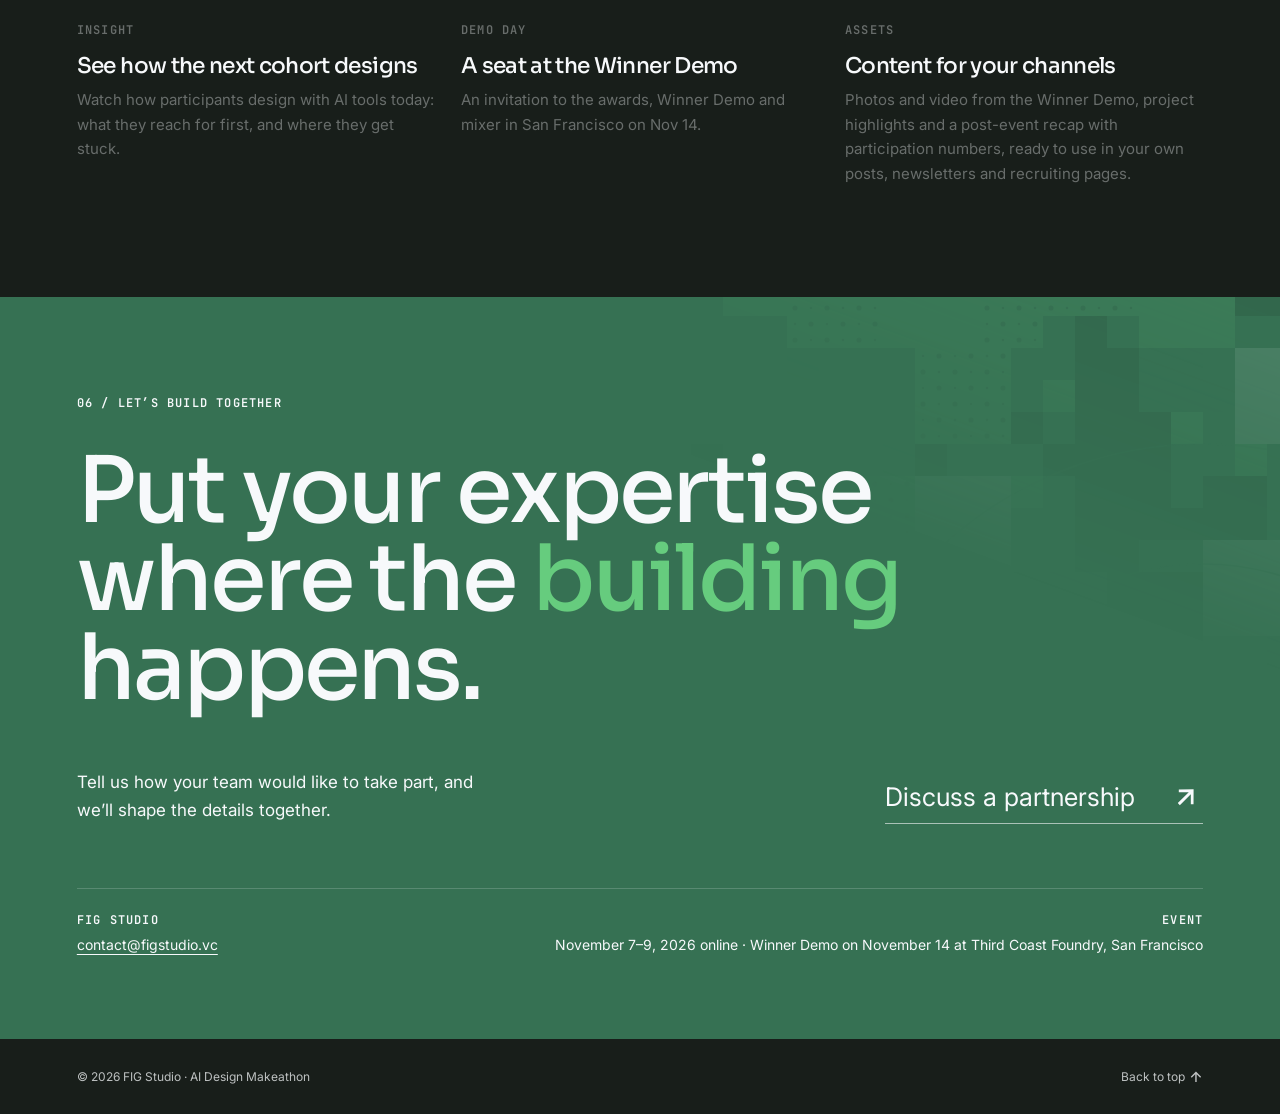
==== commit 1ad33338: "Move Reflection AI to fourth place in the judges & partners list Co-Authored-By: Claude Fable 5.1 <n" ====
--- a/events/ai-design-makeathon-partnership.html
+++ b/events/ai-design-makeathon-partnership.html
@@ -40,7 +40,7 @@
   </div>
   <div class="wrap" style="width:100%"><div class="hero-partners">
     <div><span class="mono">Hosted by</span><strong>FIG Studio</strong><span class="mono mono--second">Co-host</span><strong>Lovable</strong></div>
-    <div><span class="mono">Judges &amp; partners</span><strong>Microsoft · OpenAI · Amazon · IDEO AI Lab · Lenovo · Turo · Reflection AI · The University of Chicago · Academy of Art University · University of Michigan · SSG Accelerator · NetMind.AI</strong><a class="ev-chip judges-tag" href="#judges">Meet the judges <span class="arrow arrow--down" aria-hidden="true"></span></a></div>
+    <div><span class="mono">Judges &amp; partners</span><strong>Microsoft · OpenAI · Amazon · Reflection AI · IDEO AI Lab · Lenovo · Turo · The University of Chicago · Academy of Art University · University of Michigan · SSG Accelerator · NetMind.AI</strong><a class="ev-chip judges-tag" href="#judges">Meet the judges <span class="arrow arrow--down" aria-hidden="true"></span></a></div>
   </div></div>
 </section>
 
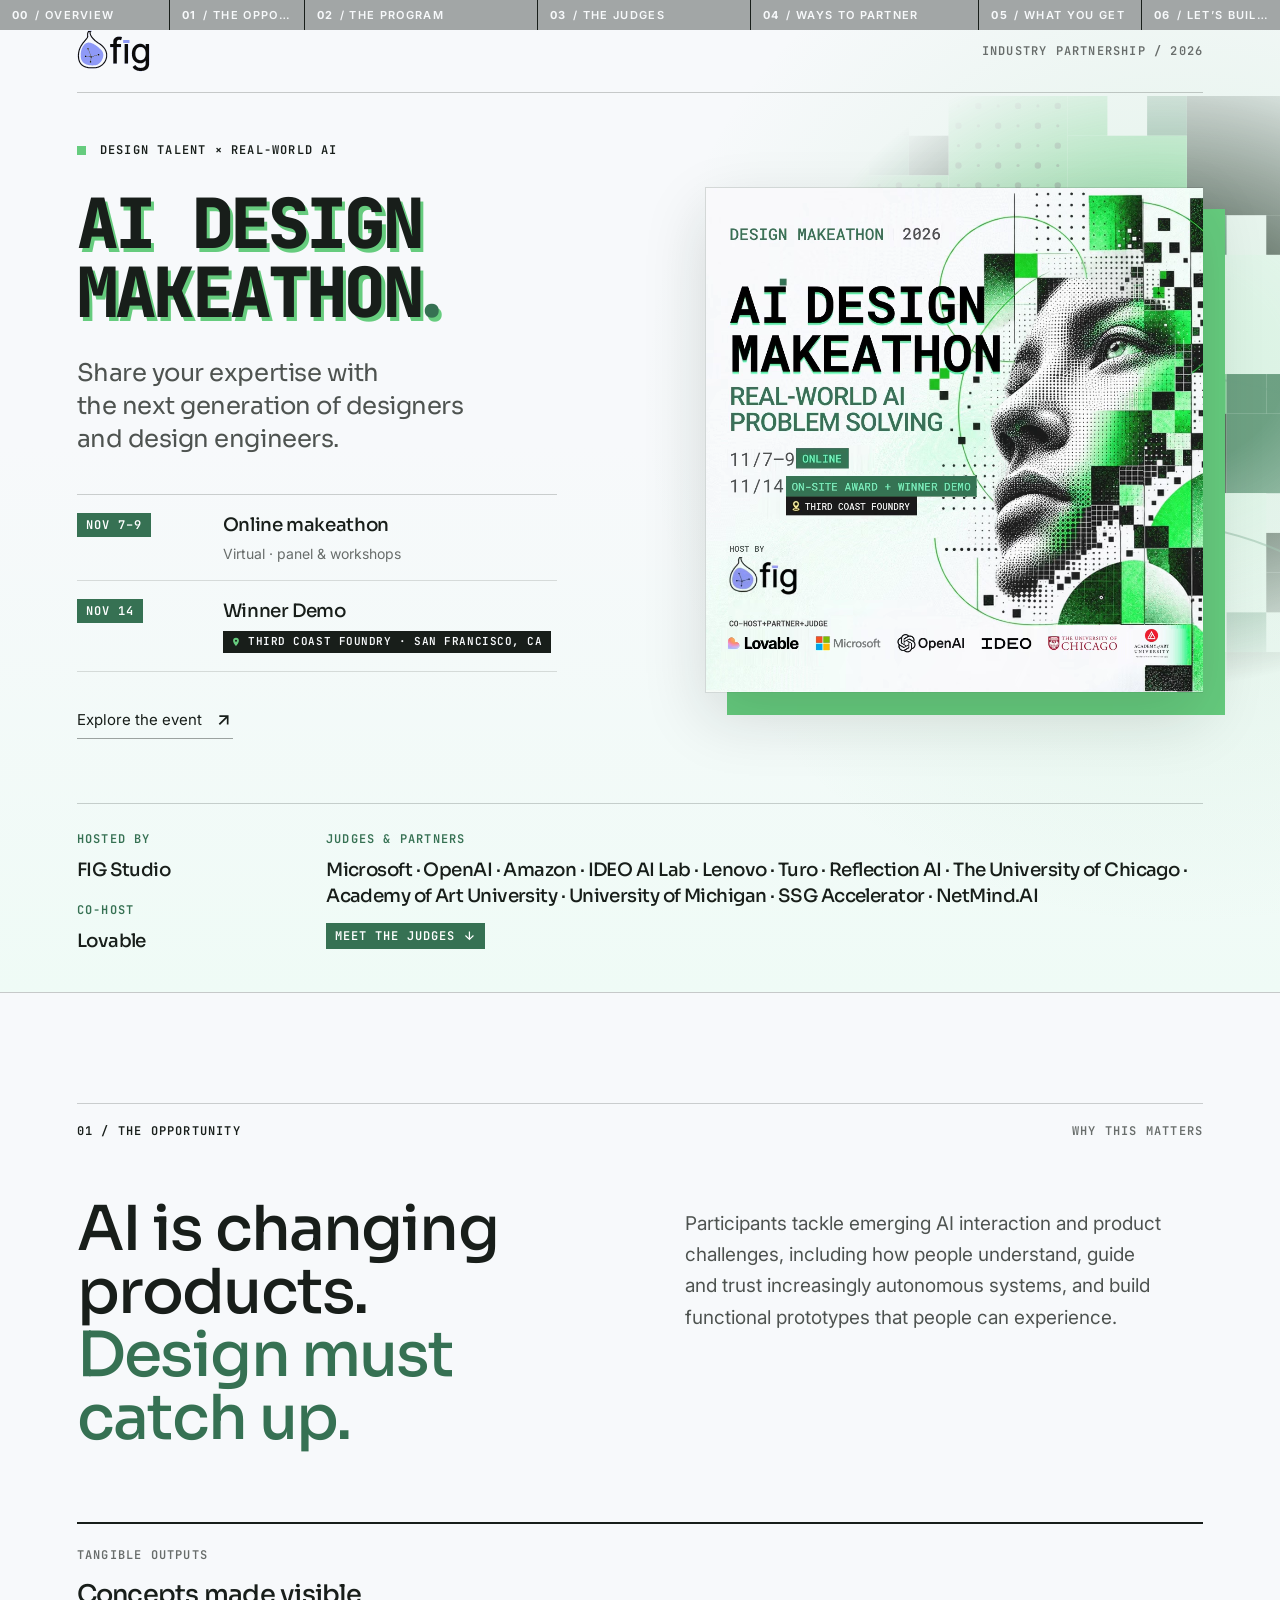
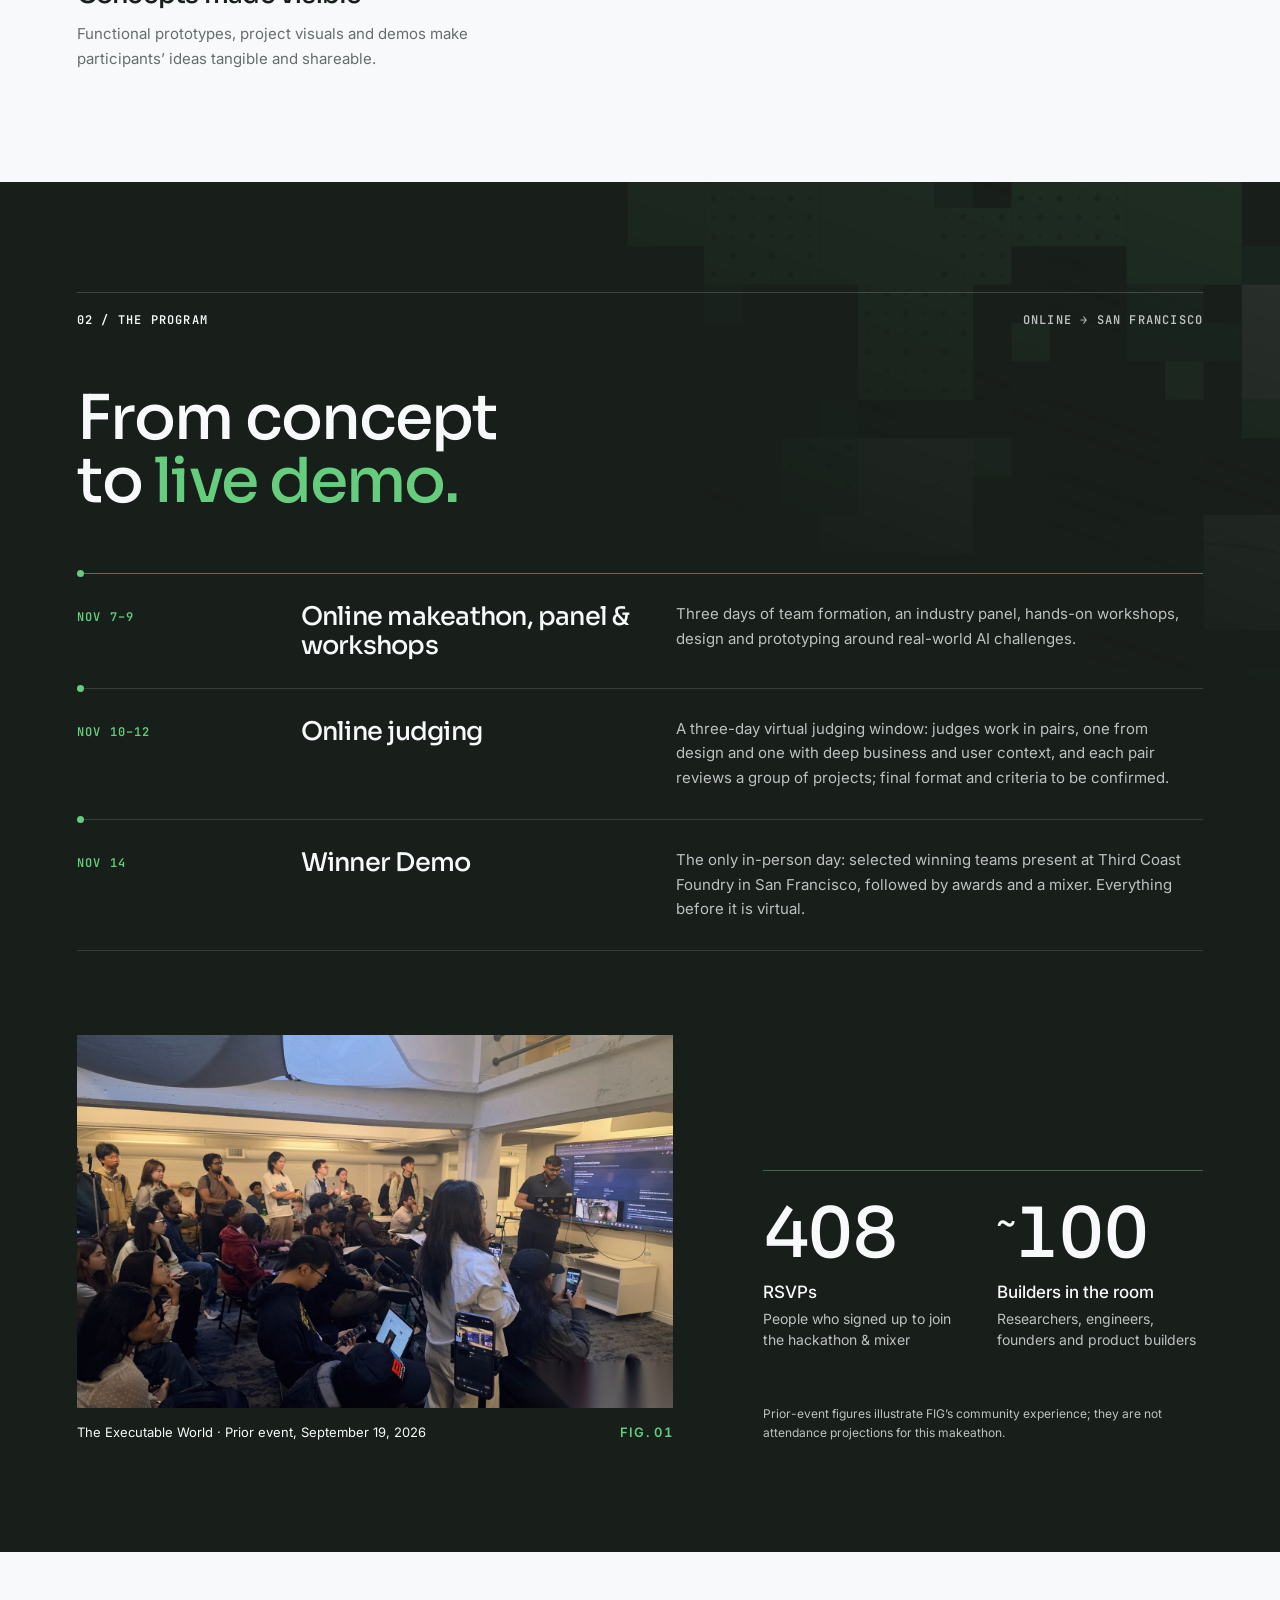
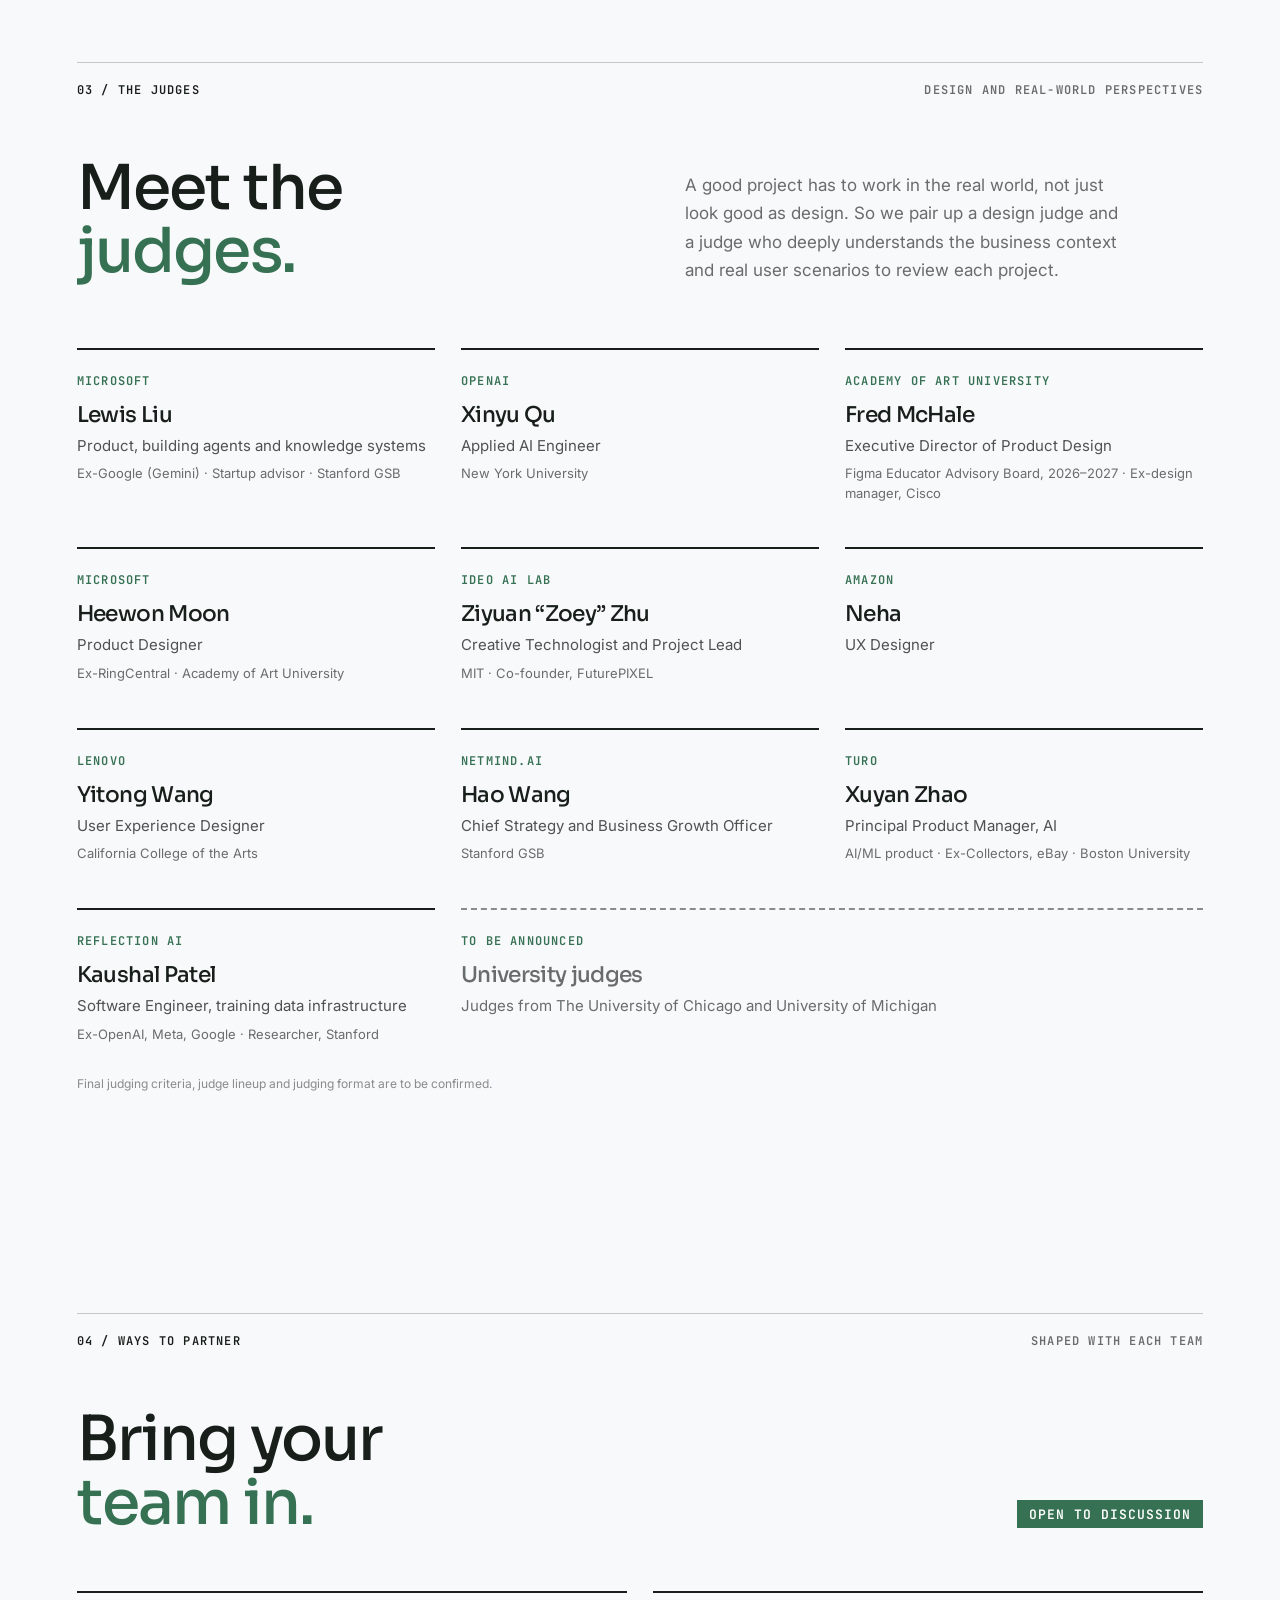
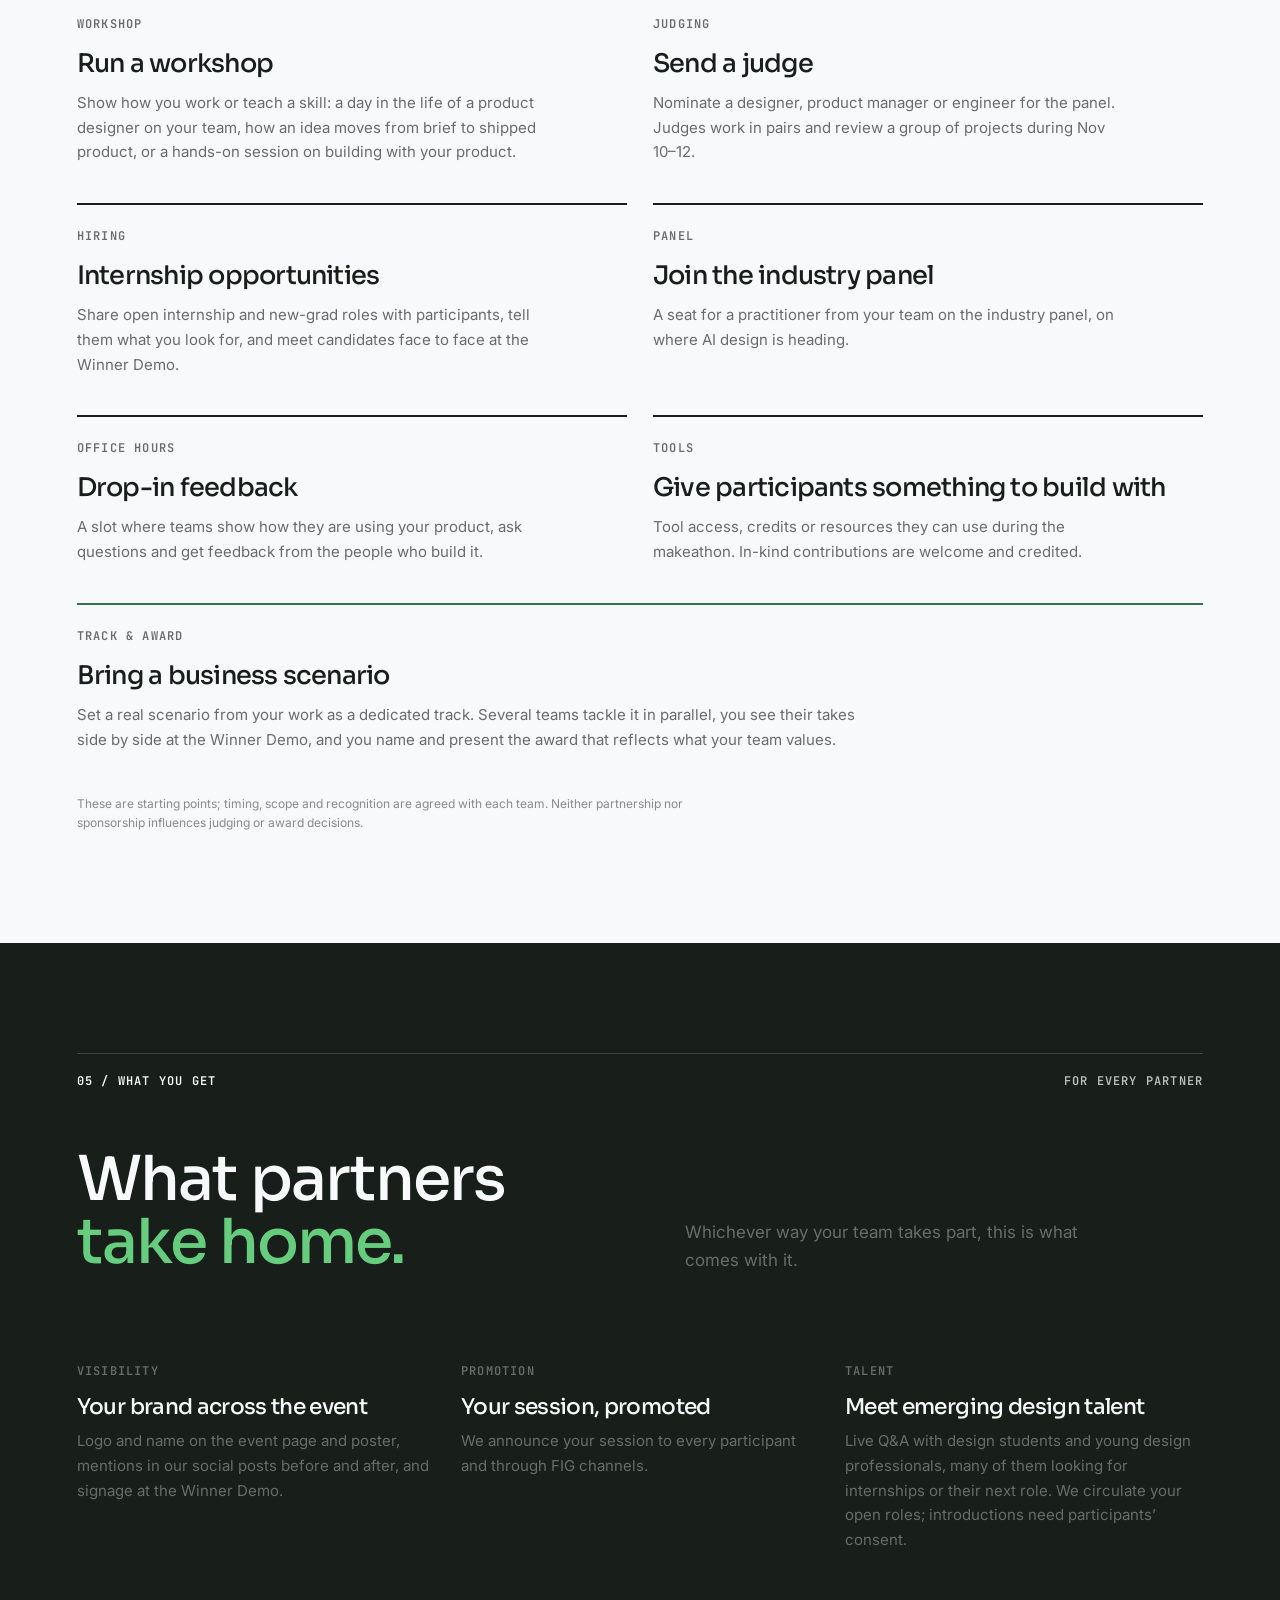
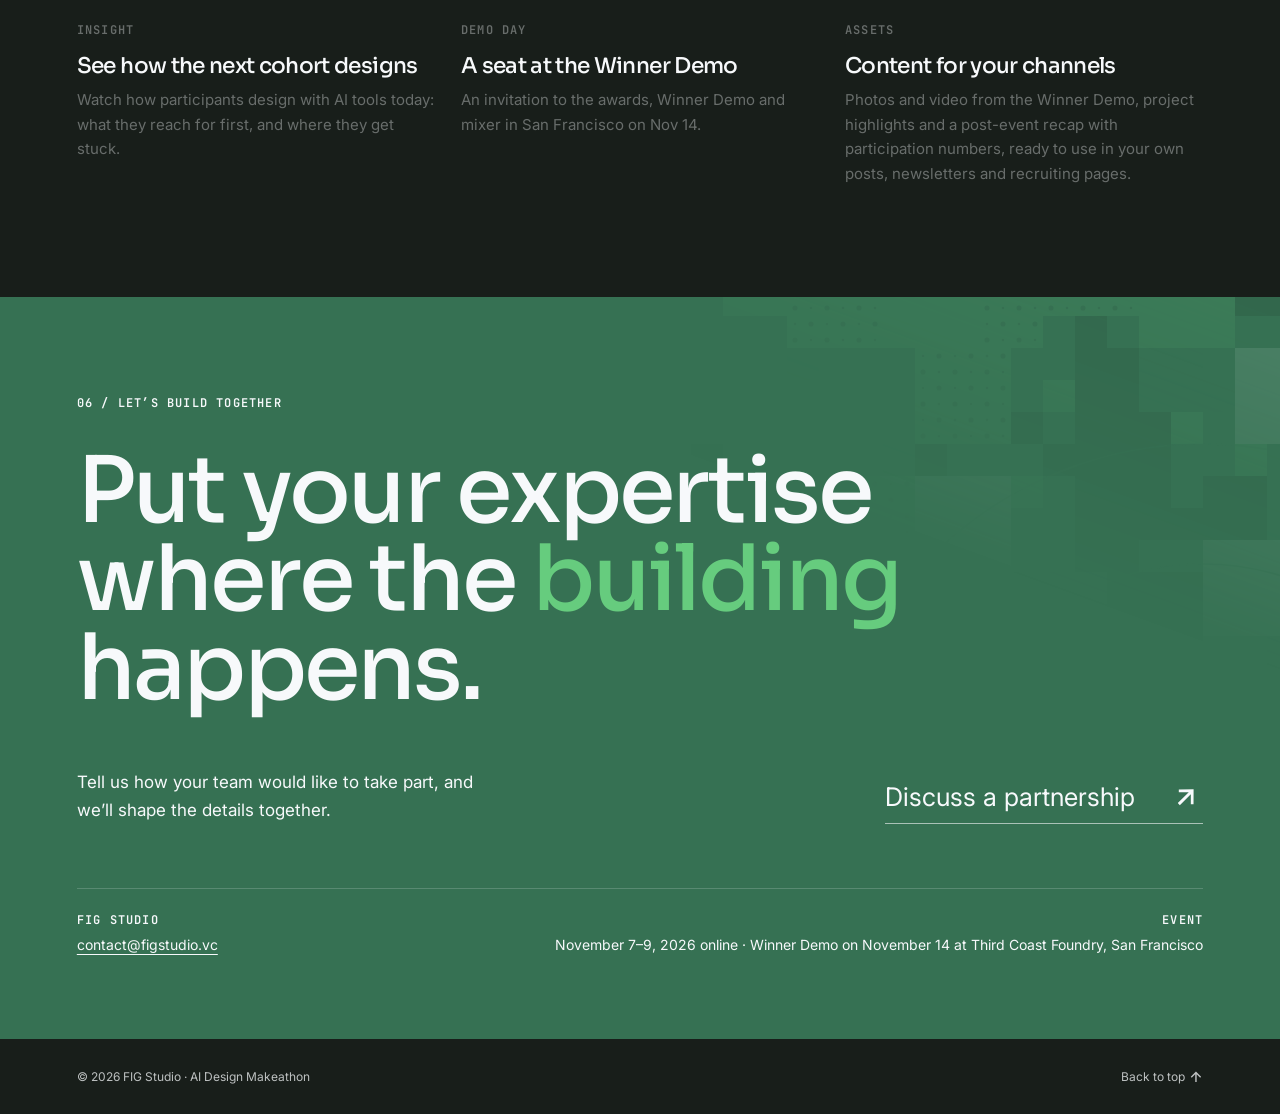
==== commit fdbd394f: "Shared design system for both recaps; light/dark favicon - favicon.svg: the original icon in light m" ====
--- a/events/ai-design-makeathon-partnership.html
+++ b/events/ai-design-makeathon-partnership.html
@@ -12,6 +12,7 @@
 <meta property="og:image" content="https://figstudio.vc/events/ai-design-makeathon/img/poster.jpg">
 <meta name="twitter:card" content="summary_large_image">
 <link rel="icon" href="../favicon-v2.png?v=5" type="image/png" sizes="128x128">
+<link rel="icon" href="../favicon.svg?v=6" type="image/svg+xml">
 <link rel="preconnect" href="https://fonts.googleapis.com">
 <link rel="preconnect" href="https://fonts.gstatic.com" crossorigin>
 <link href="https://fonts.googleapis.com/css2?family=JetBrains+Mono:wght@600;700;800&family=Sora:wght@400;500;600;700&family=Inter:wght@400;500;600;700&display=swap" rel="stylesheet">
@@ -40,7 +41,7 @@
   </div>
   <div class="wrap" style="width:100%"><div class="hero-partners">
     <div><span class="mono">Hosted by</span><strong>FIG Studio</strong><span class="mono mono--second">Co-host</span><strong>Lovable</strong></div>
-    <div><span class="mono">Judges &amp; partners</span><strong>Microsoft · OpenAI · Amazon · Reflection AI · IDEO AI Lab · Lenovo · Turo · The University of Chicago · Academy of Art University · University of Michigan · SSG Accelerator · NetMind.AI</strong><a class="ev-chip judges-tag" href="#judges">Meet the judges <span class="arrow arrow--down" aria-hidden="true"></span></a></div>
+    <div><span class="mono">Judges &amp; partners</span><strong>Microsoft · OpenAI · Amazon · IDEO AI Lab · Lenovo · Turo · Reflection AI · The University of Chicago · Academy of Art University · University of Michigan · SSG Accelerator · NetMind.AI</strong><a class="ev-chip judges-tag" href="#judges">Meet the judges <span class="arrow arrow--down" aria-hidden="true"></span></a></div>
   </div></div>
 </section>
 
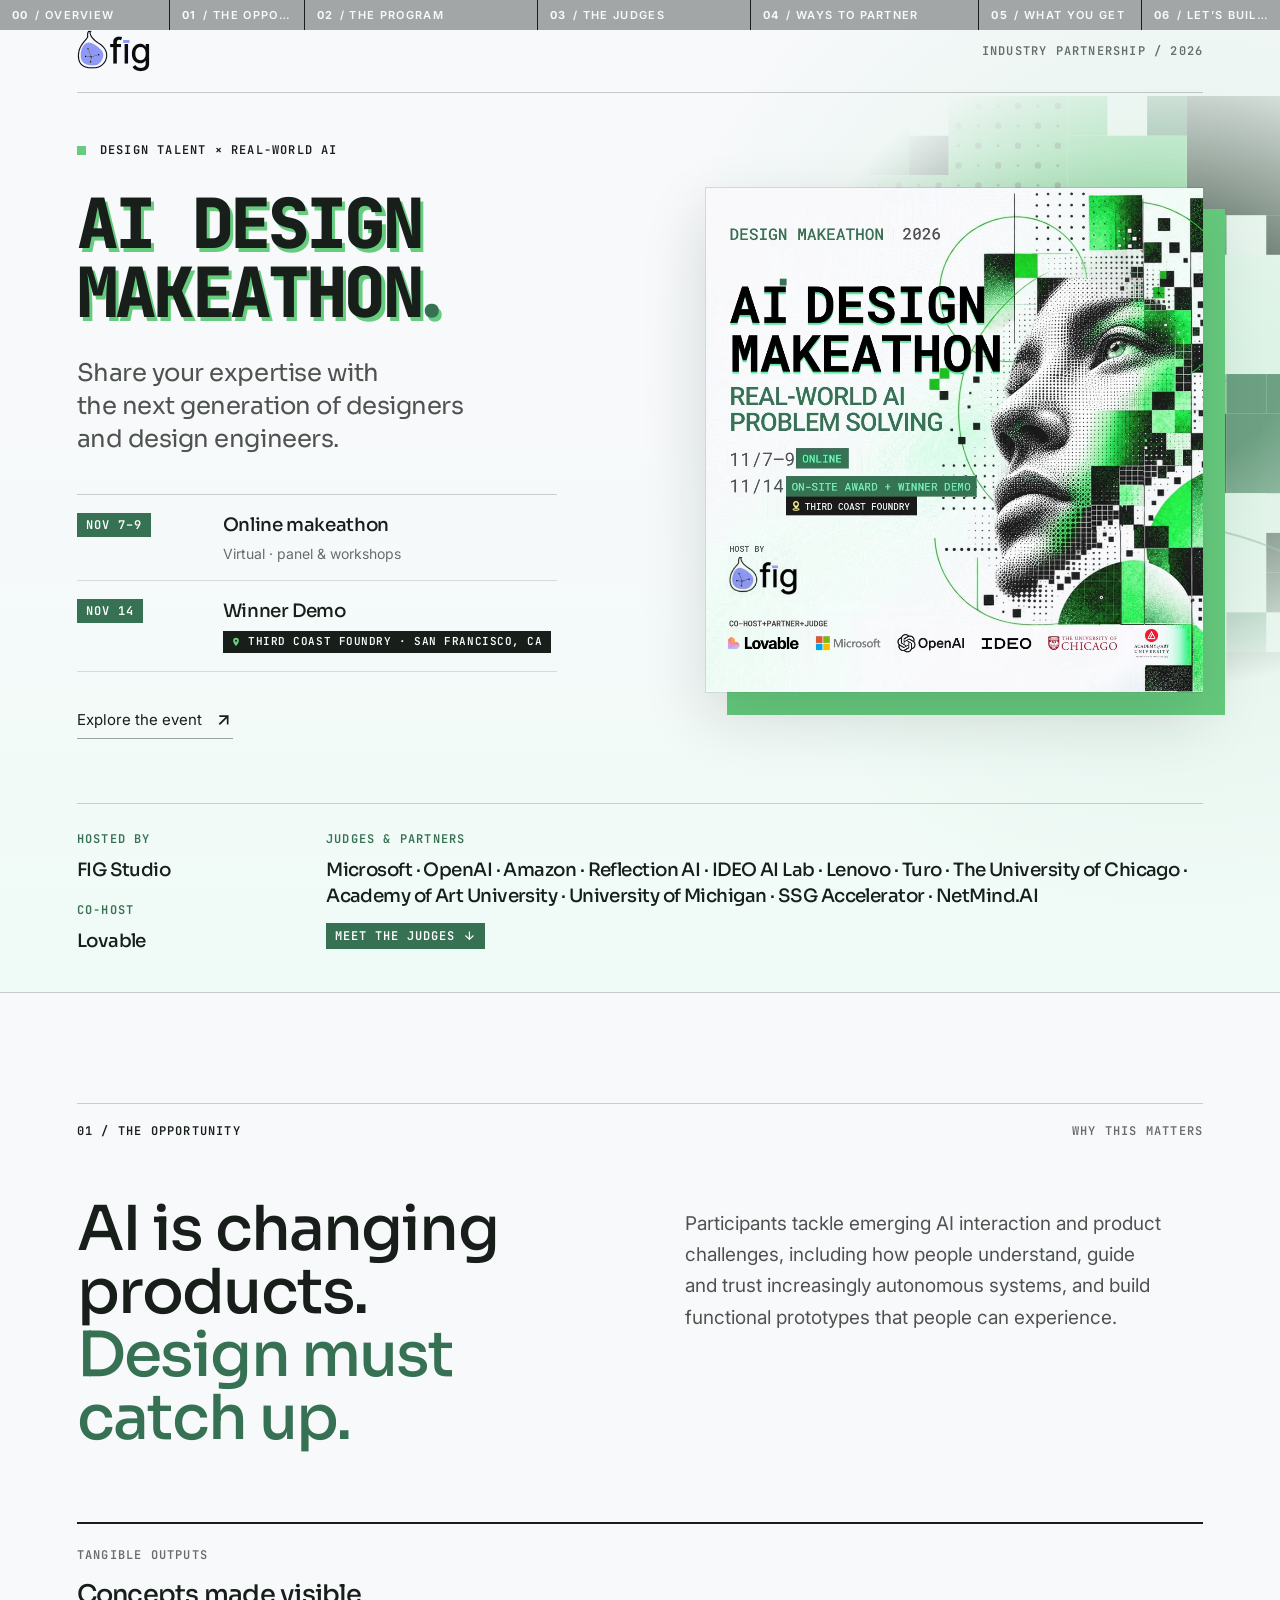
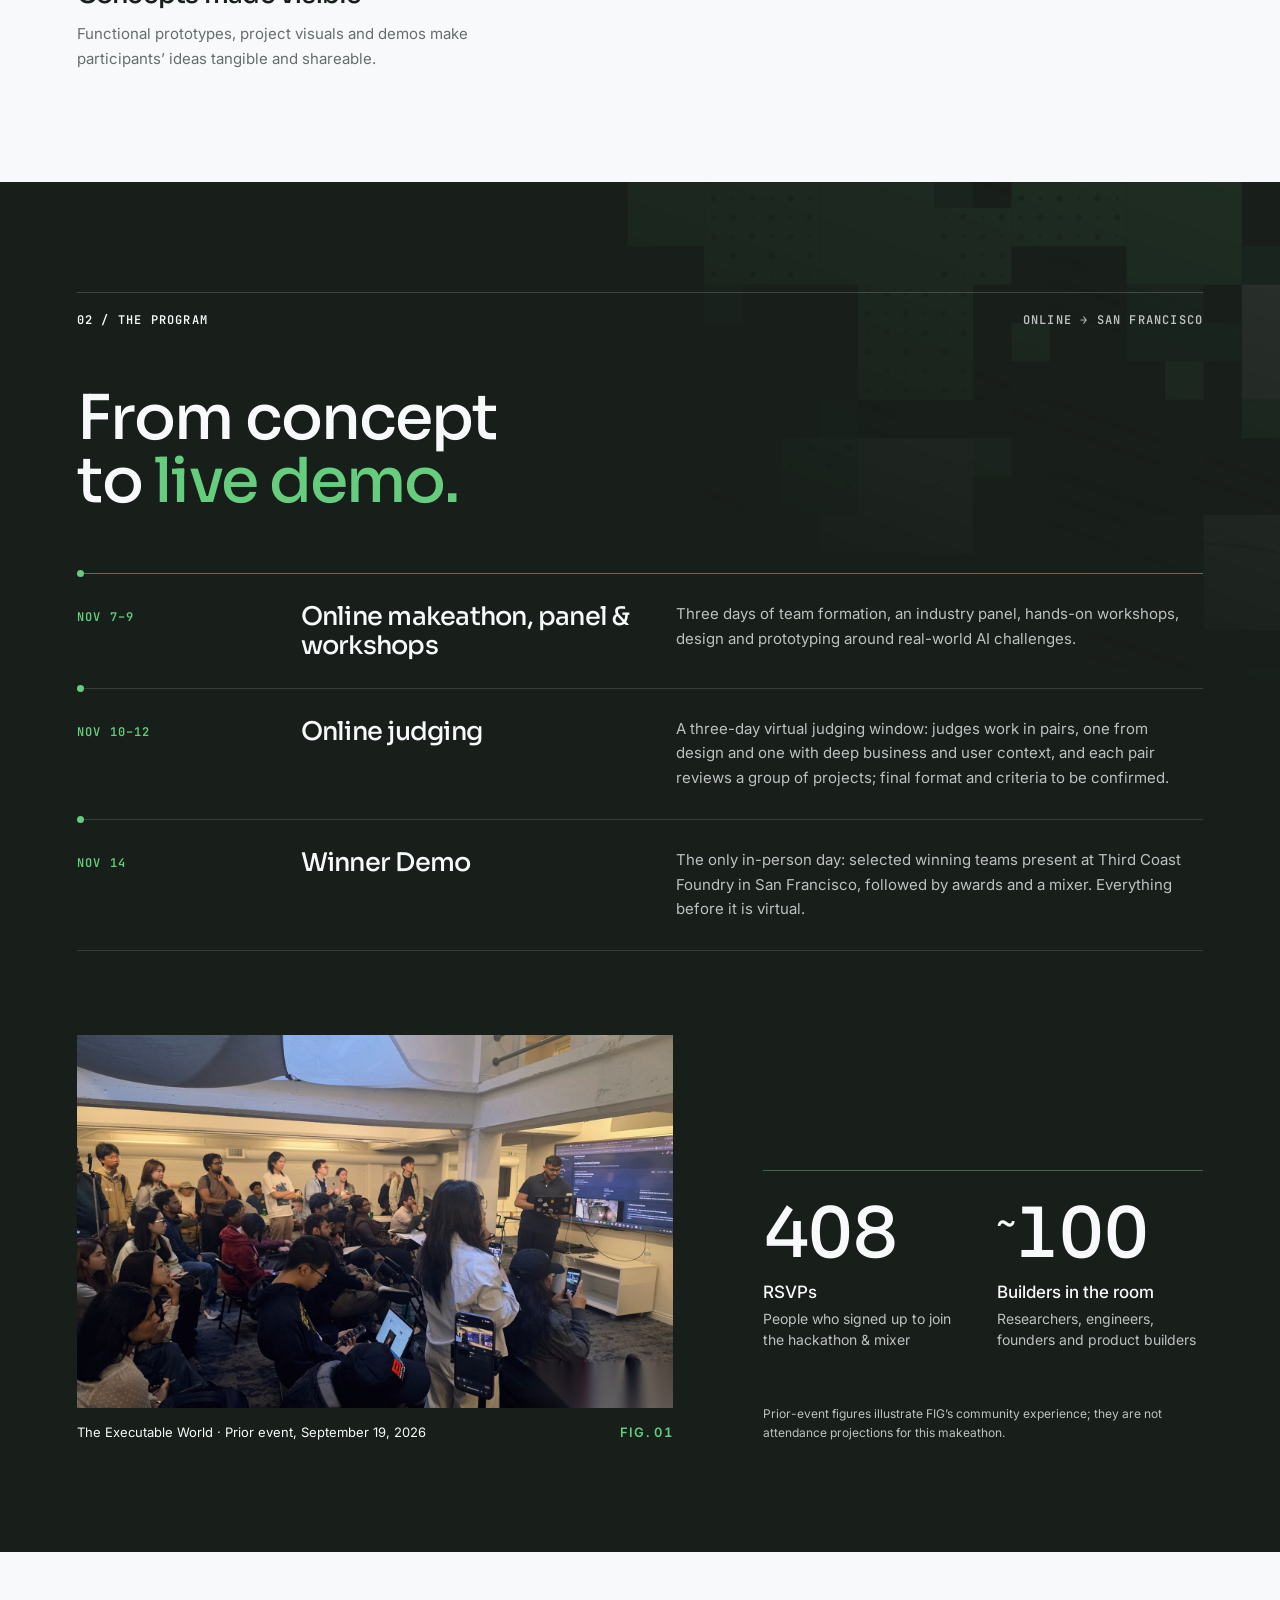
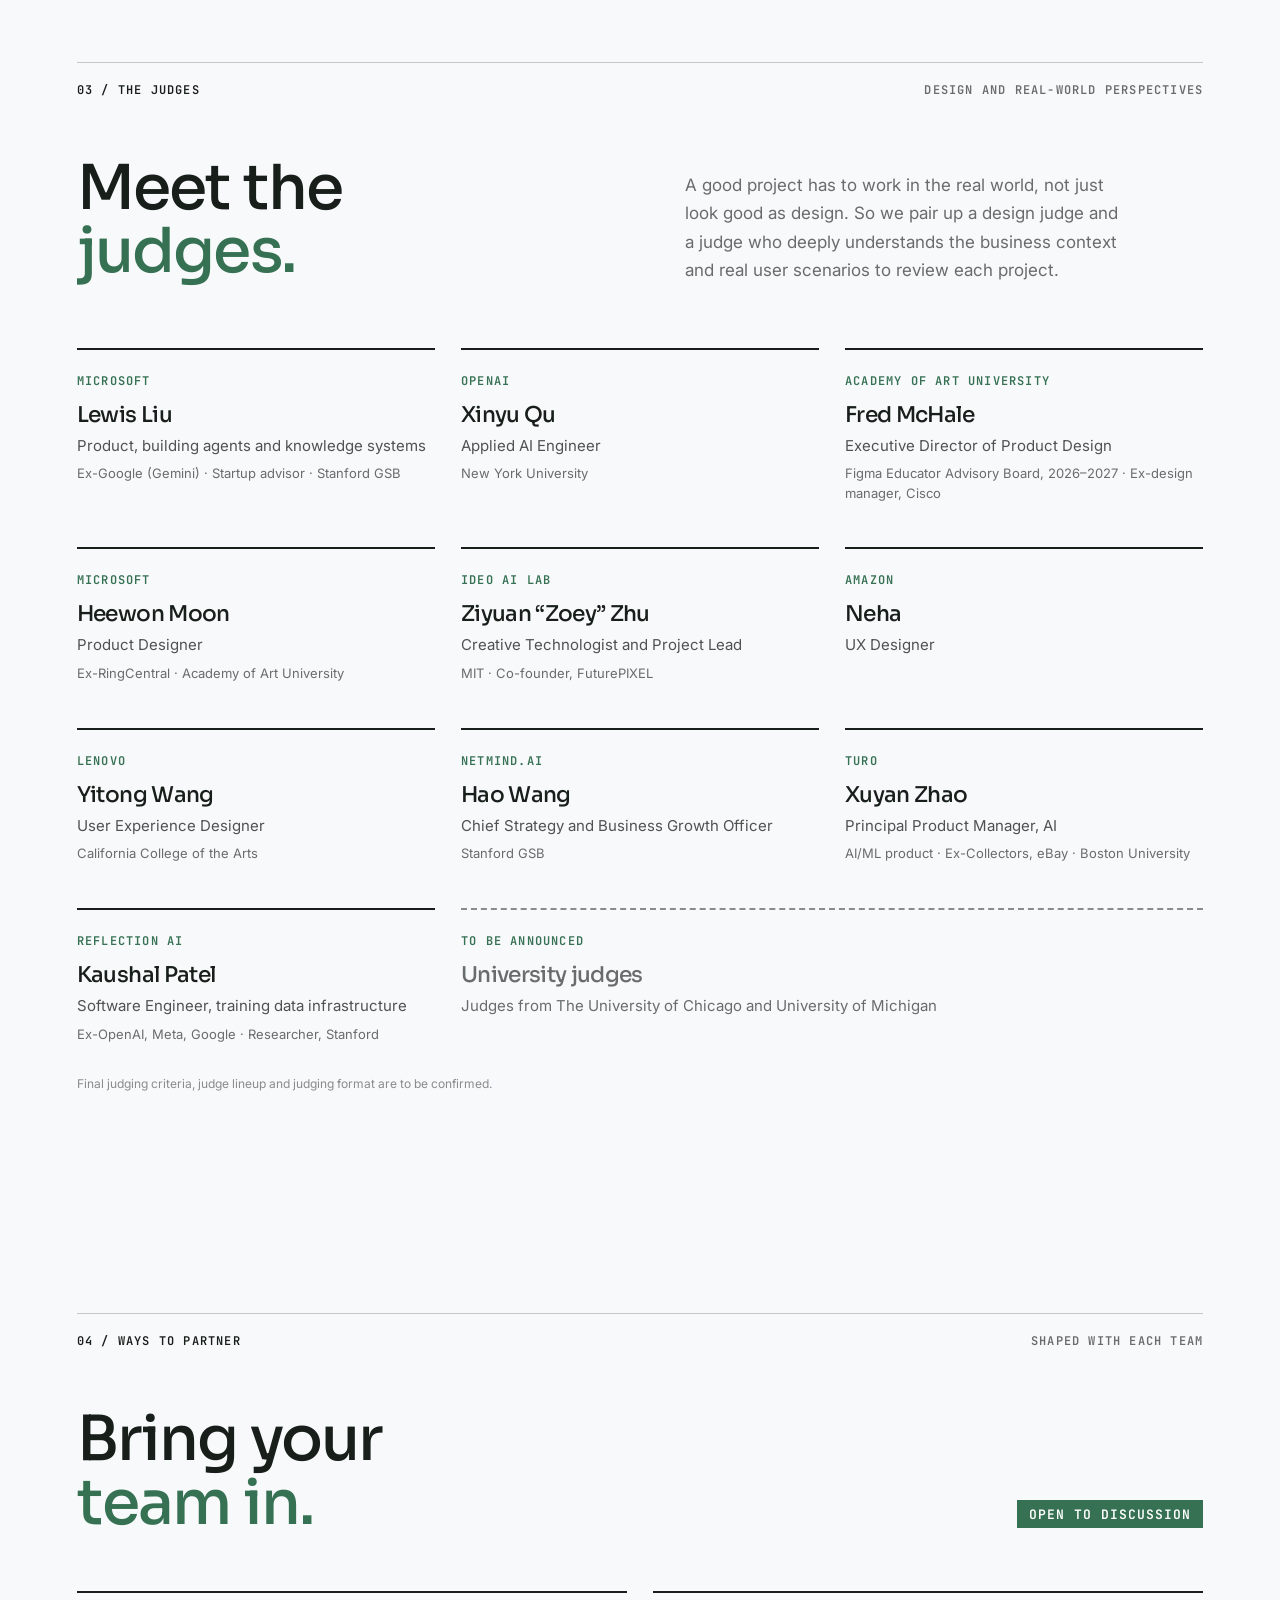
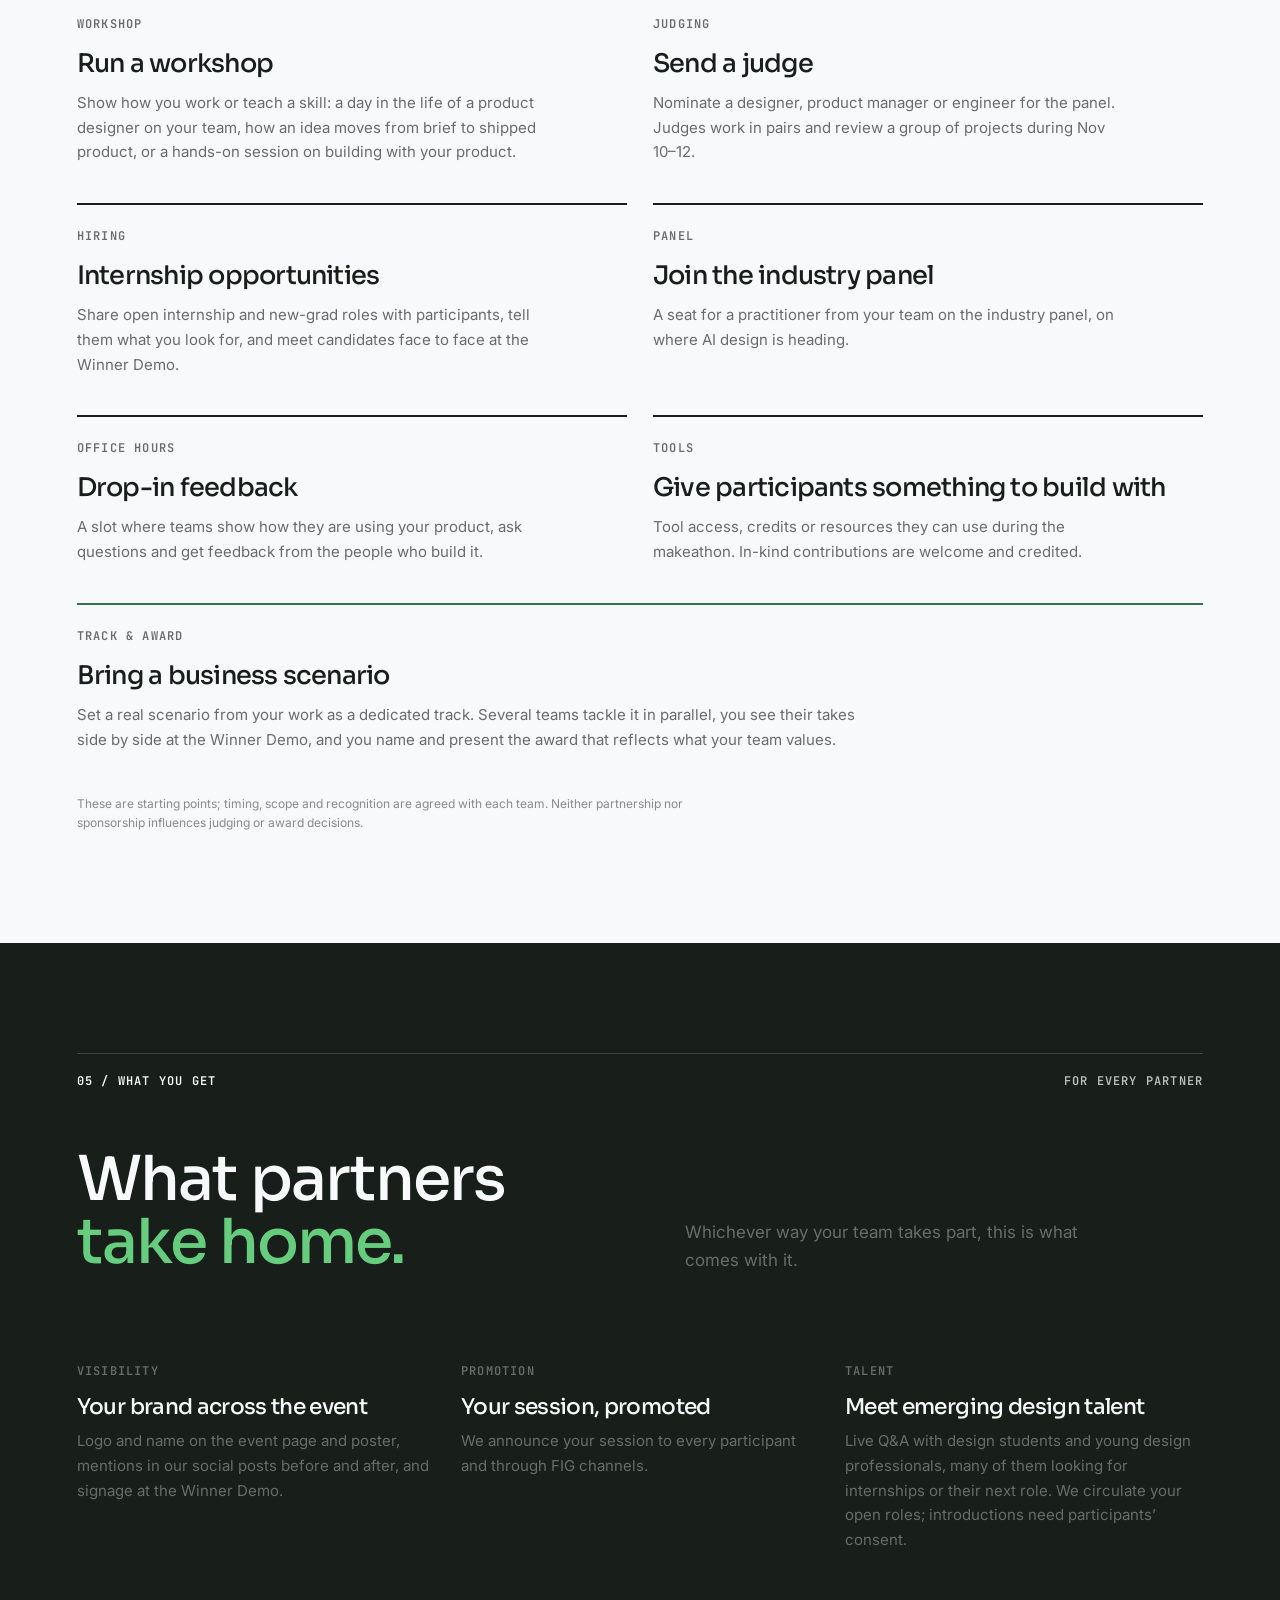
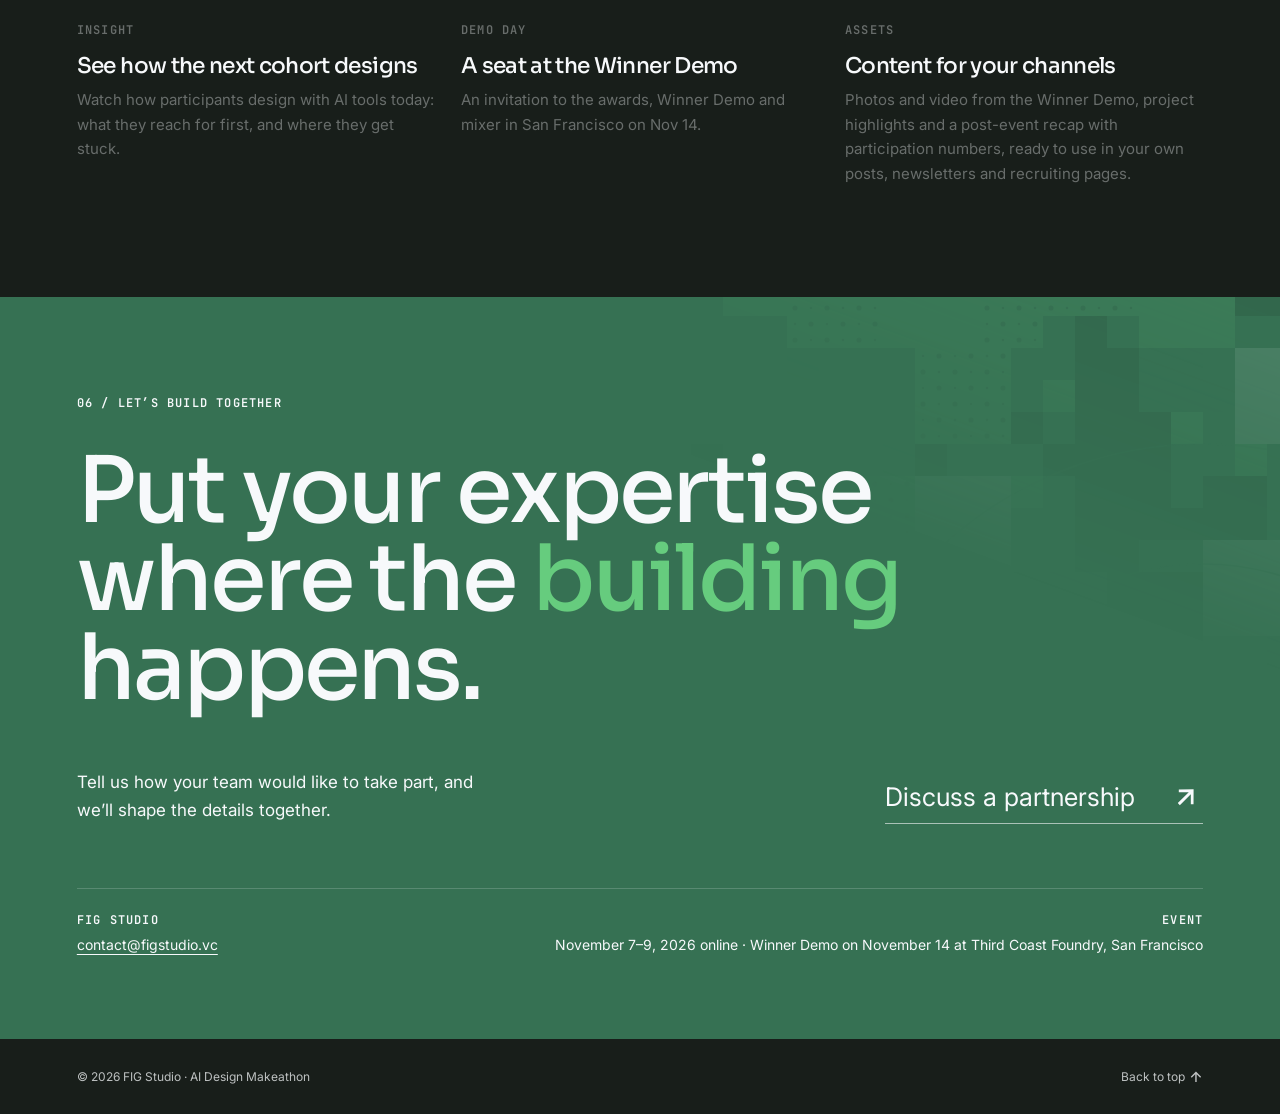
==== commit d5972b8e: "Merge Reflection AI ordering Co-Authored-By: Claude Fable 5.1 <noreply@anthropic.com> Claude-Session" ====
--- a/events/ai-design-makeathon-partnership.html
+++ b/events/ai-design-makeathon-partnership.html
@@ -12,7 +12,6 @@
 <meta property="og:image" content="https://figstudio.vc/events/ai-design-makeathon/img/poster.jpg">
 <meta name="twitter:card" content="summary_large_image">
 <link rel="icon" href="../favicon-v2.png?v=5" type="image/png" sizes="128x128">
-<link rel="icon" href="../favicon.svg?v=6" type="image/svg+xml">
 <link rel="preconnect" href="https://fonts.googleapis.com">
 <link rel="preconnect" href="https://fonts.gstatic.com" crossorigin>
 <link href="https://fonts.googleapis.com/css2?family=JetBrains+Mono:wght@600;700;800&family=Sora:wght@400;500;600;700&family=Inter:wght@400;500;600;700&display=swap" rel="stylesheet">
@@ -41,7 +40,7 @@
   </div>
   <div class="wrap" style="width:100%"><div class="hero-partners">
     <div><span class="mono">Hosted by</span><strong>FIG Studio</strong><span class="mono mono--second">Co-host</span><strong>Lovable</strong></div>
-    <div><span class="mono">Judges &amp; partners</span><strong>Microsoft · OpenAI · Amazon · IDEO AI Lab · Lenovo · Turo · Reflection AI · The University of Chicago · Academy of Art University · University of Michigan · SSG Accelerator · NetMind.AI</strong><a class="ev-chip judges-tag" href="#judges">Meet the judges <span class="arrow arrow--down" aria-hidden="true"></span></a></div>
+    <div><span class="mono">Judges &amp; partners</span><strong>Microsoft · OpenAI · Amazon · Reflection AI · IDEO AI Lab · Lenovo · Turo · The University of Chicago · Academy of Art University · University of Michigan · SSG Accelerator · NetMind.AI</strong><a class="ev-chip judges-tag" href="#judges">Meet the judges <span class="arrow arrow--down" aria-hidden="true"></span></a></div>
   </div></div>
 </section>
 
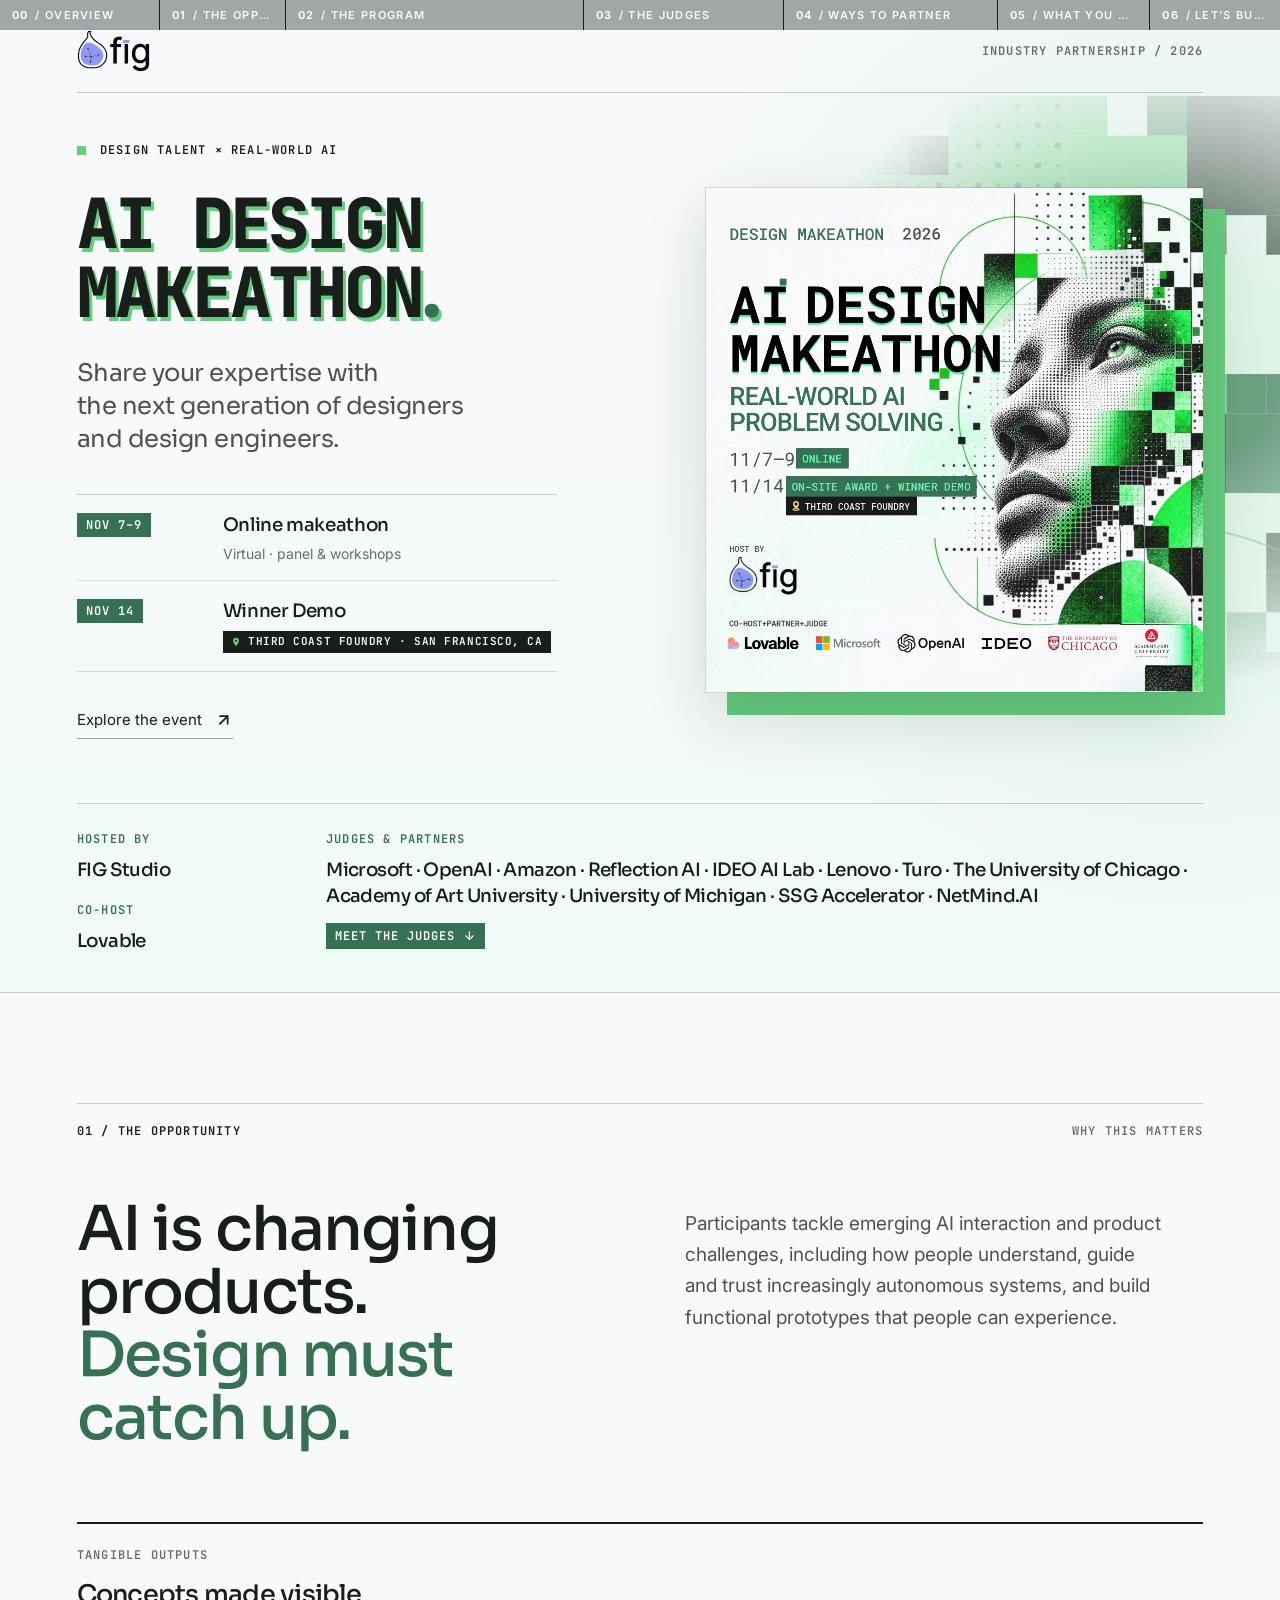
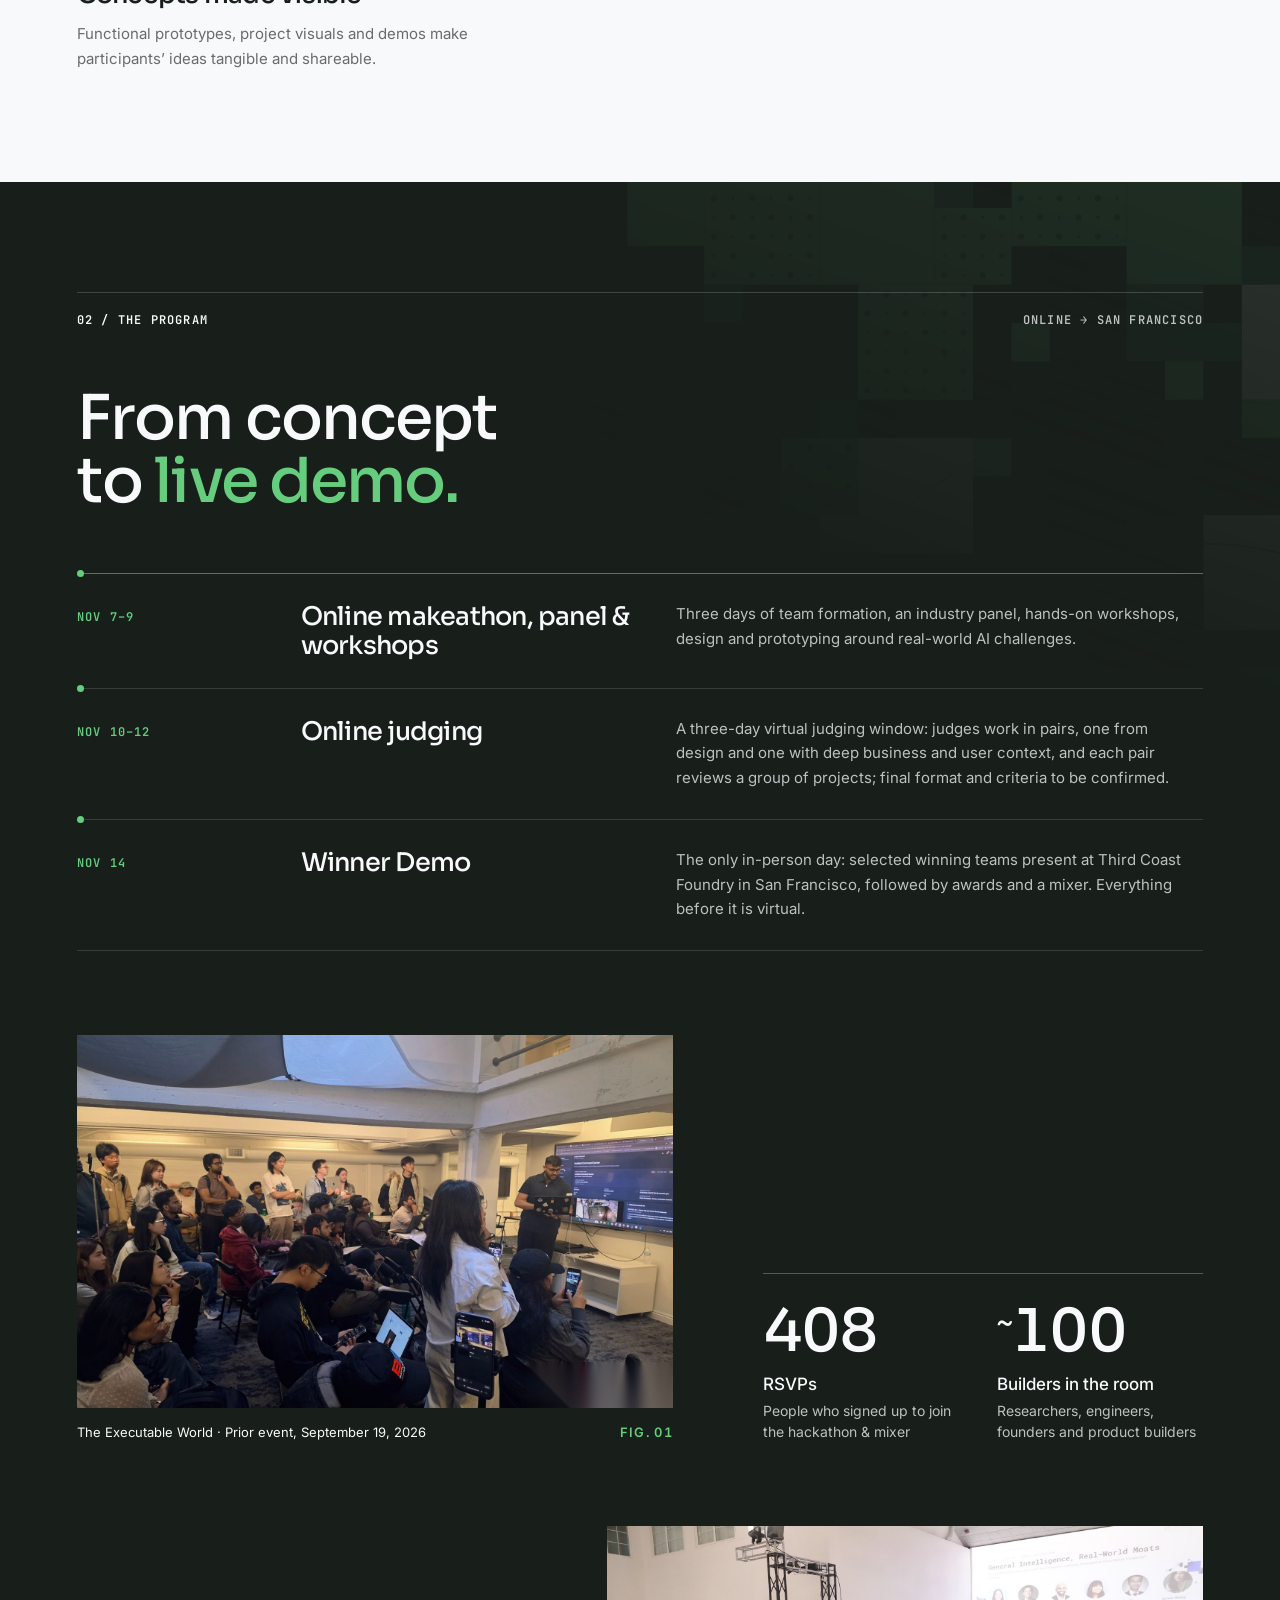
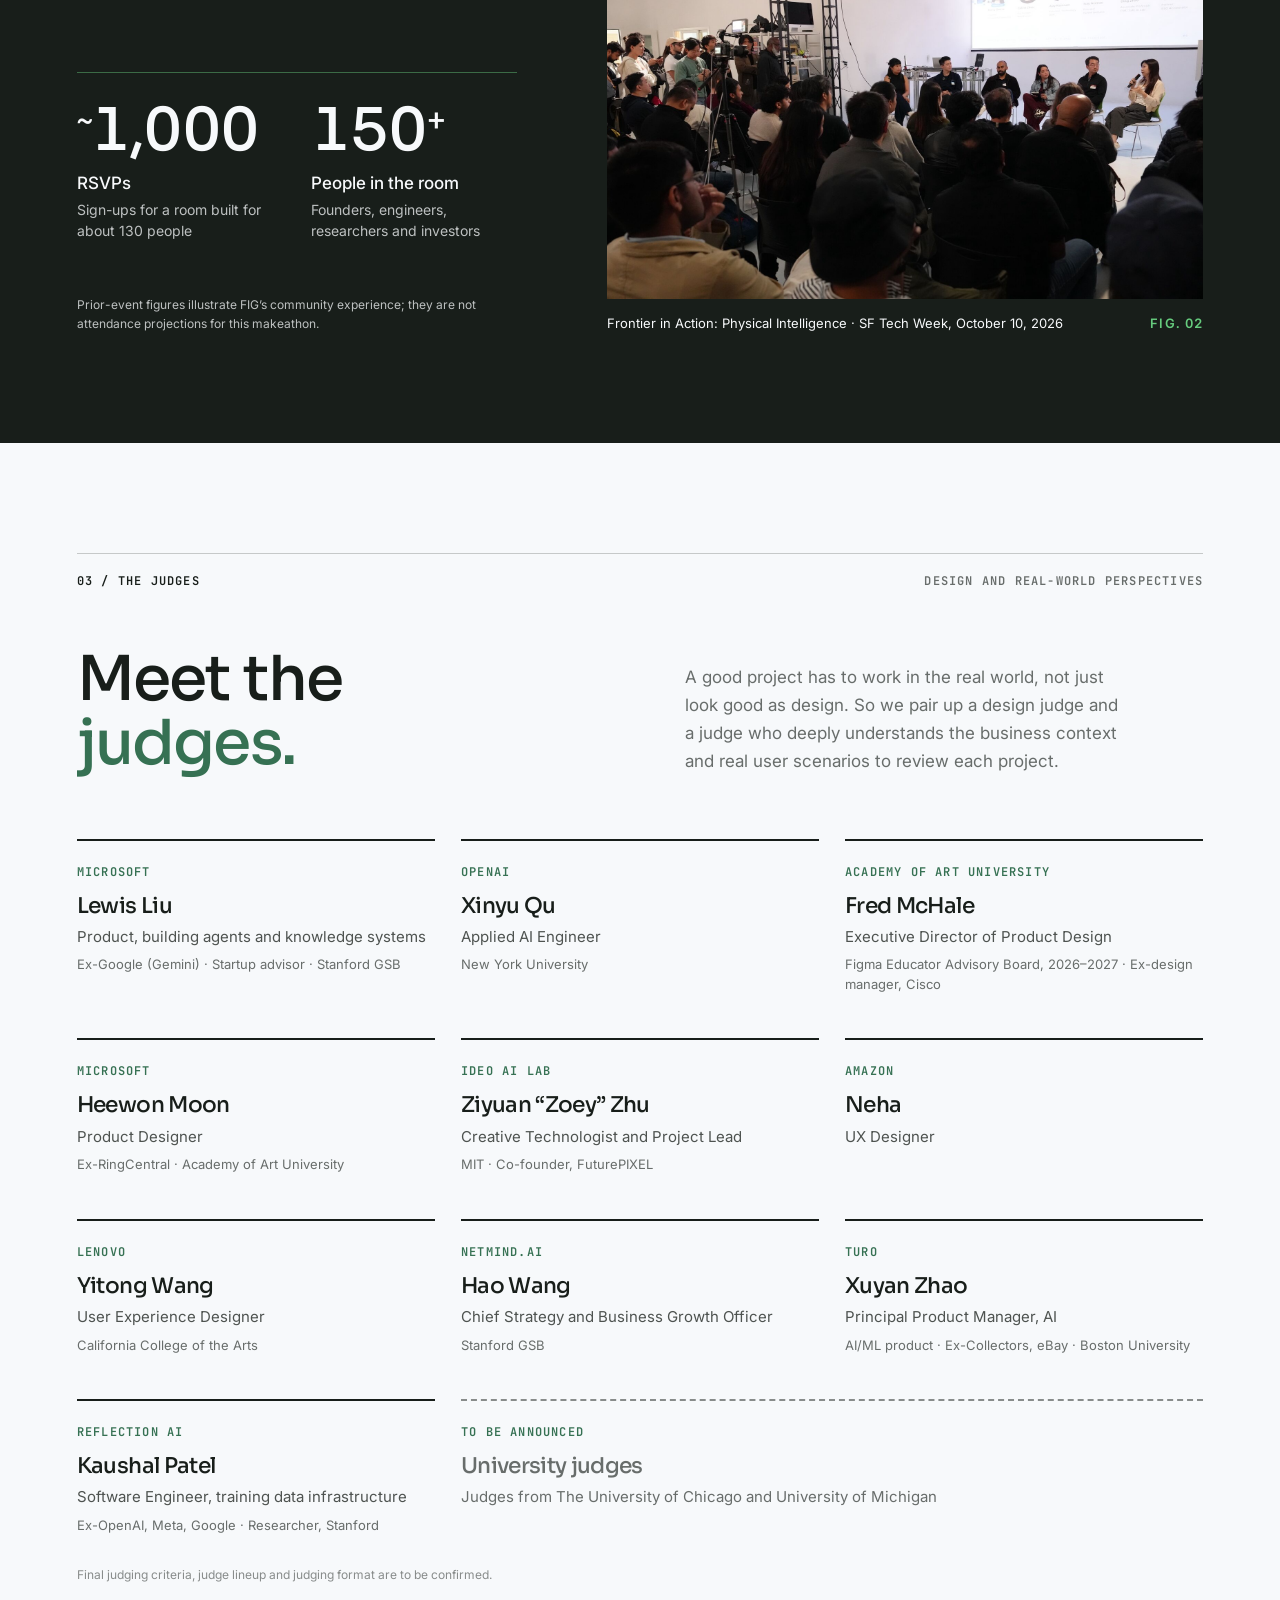
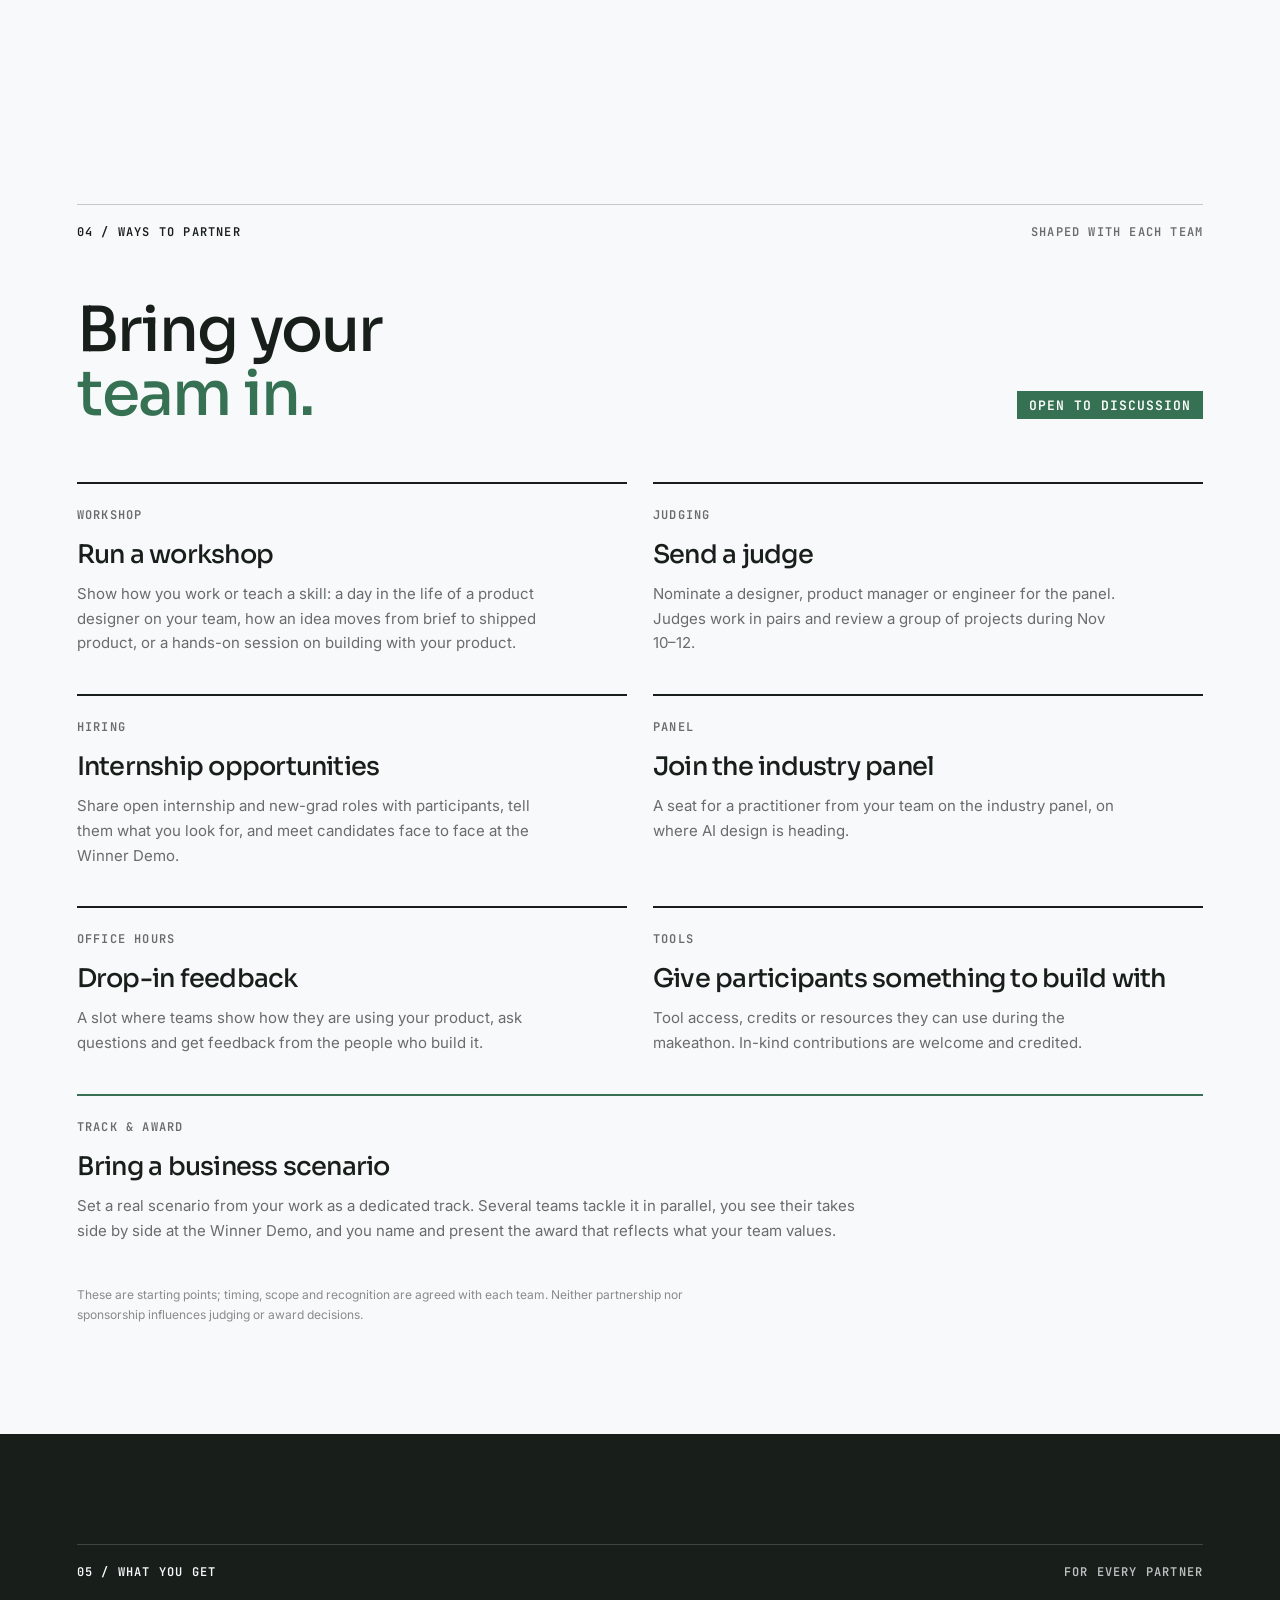
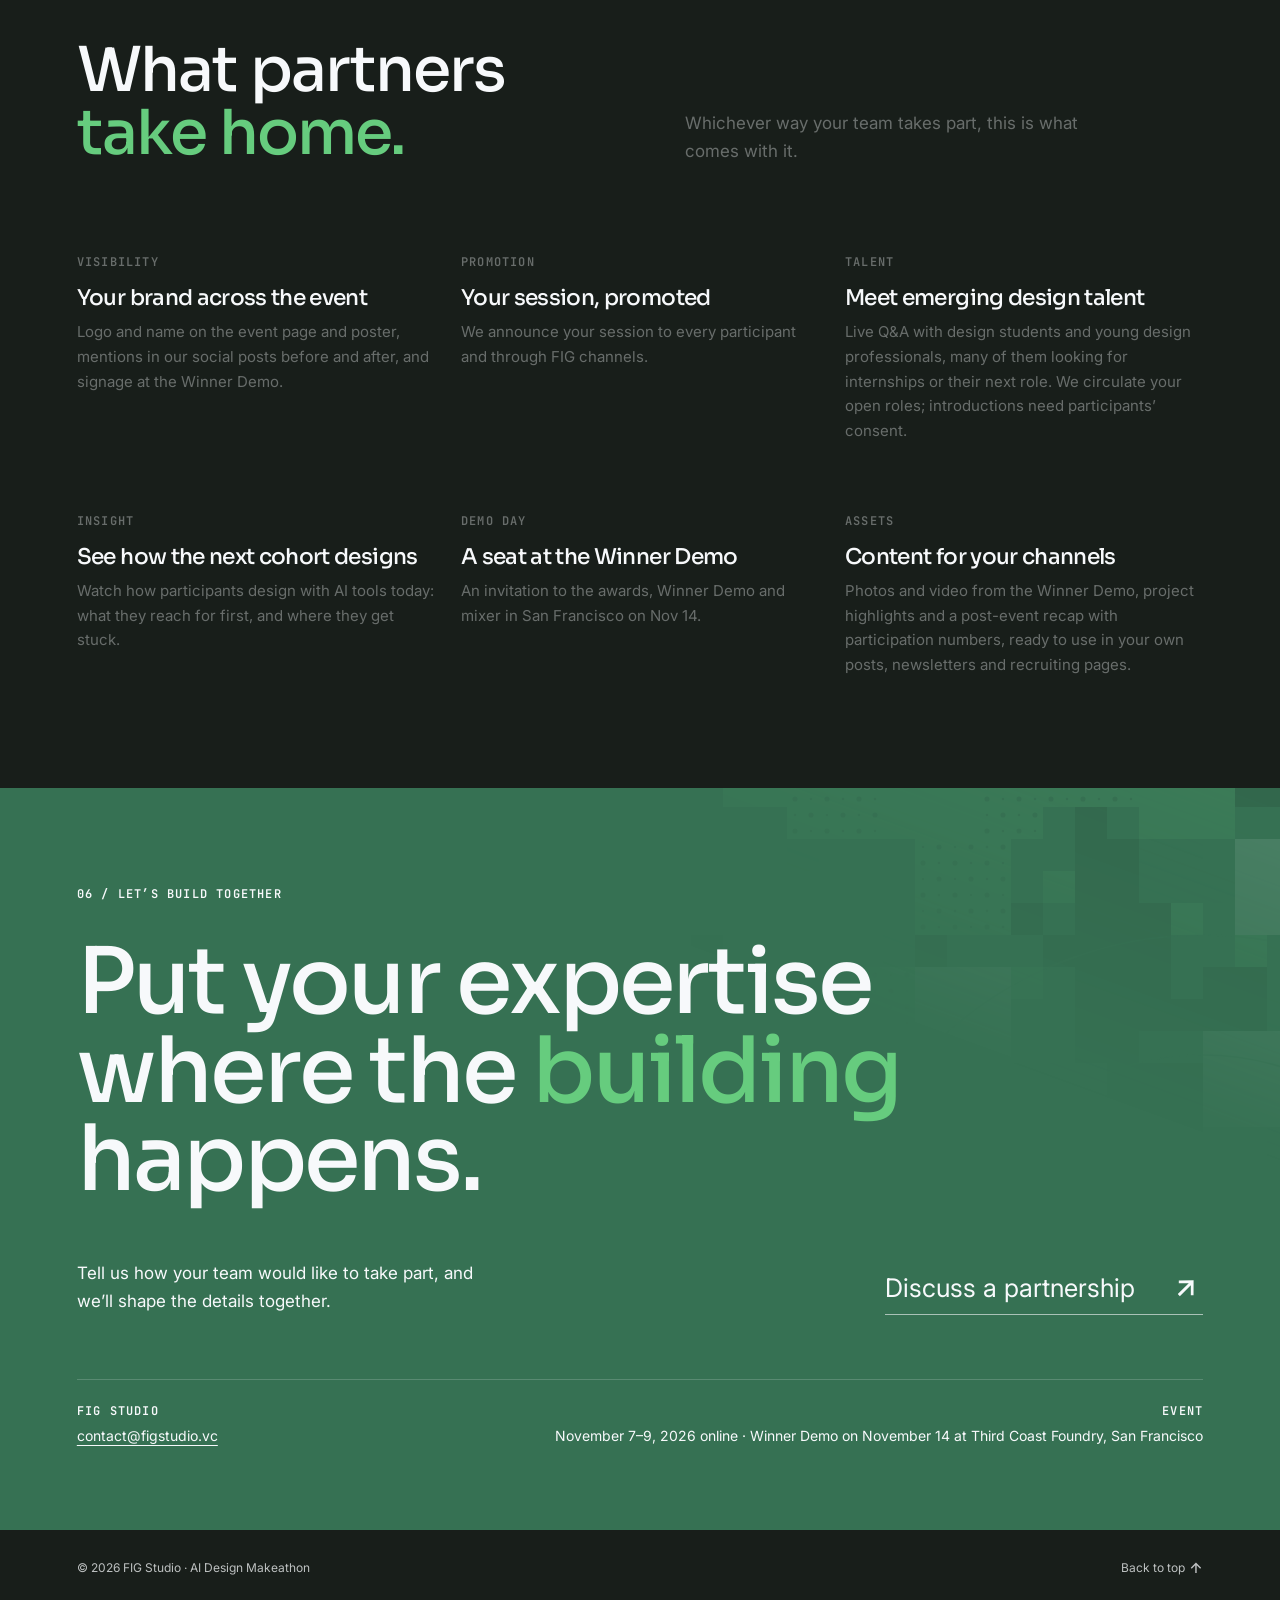
==== commit fd8309bd: "Prior events: add Physical Intelligence (Oct 10) with its figures; each block reads its own recap Co" ====
--- a/events/ai-design-makeathon-partnership.html
+++ b/events/ai-design-makeathon-partnership.html
@@ -67,10 +67,17 @@
   </ol>
   <div class="proof">
     <figure class="reveal"><div class="shot"><img src="ai-design-makeathon/img/builders.jpg" alt="Builders watching a project demo at FIG Studio’s September 2026 hackathon" loading="lazy"></div><figcaption class="caption"><b>The Executable World · Prior event, September 19, 2026</b><span class="figure-no">FIG. 01</span></figcaption></figure>
-    <div class="proof-numbers reveal delay" id="prior-stats">
-      <!-- Static values are a fallback; the script below refreshes them from the recap page's metrics. -->
+    <div class="proof-numbers reveal delay" id="prior-stats" data-recap="executable-world-2026">
+      <!-- Static values are a fallback; page.js refreshes each block from its recap page (data-recap). -->
       <div data-stat="rsvps"><strong><span data-num>408</span></strong><b data-title>RSVPs</b><small data-note>People who signed up to join the hackathon &amp; mixer</small></div>
       <div data-stat="builders"><strong><span class="approx">~</span><span data-num>100</span></strong><b data-title>Builders in the room</b><small data-note>Researchers, engineers, founders and product builders</small></div>
+    </div>
+  </div>
+  <div class="proof proof--flip">
+    <figure class="reveal"><div class="shot"><img src="physical-ai-2026/img/hero.jpg" alt="A packed room watches the panel General Intelligence, Real-World Moats at FIG Studio’s Physical Intelligence event during SF Tech Week" loading="lazy"></div><figcaption class="caption"><b>Frontier in Action: Physical Intelligence · SF Tech Week, October 10, 2026</b><span class="figure-no">FIG. 02</span></figcaption></figure>
+    <div class="proof-numbers reveal delay" data-recap="physical-ai-2026">
+      <div data-stat="rsvps"><strong><span class="approx">~</span><span data-num>1,000</span></strong><b data-title>RSVPs</b><small data-note>Sign-ups for a room built for about 130 people</small></div>
+      <div data-stat="people"><strong><span data-num>150</span><span class="approx">+</span></strong><b data-title>People in the room</b><small data-note>Founders, engineers, researchers and investors</small></div>
       <p class="proof-note">Prior-event figures illustrate FIG’s community experience; they are not attendance projections for this makeathon.</p>
     </div>
   </div>
--- a/events/ai-design-makeathon/page.css
+++ b/events/ai-design-makeathon/page.css
@@ -111,13 +111,15 @@
 .timeline p{font-size:.9375rem;color:var(--ev-on-dark-muted);max-width:520px}
 .proof{display:grid;grid-template-columns:1.15fr .85fr;gap:7vw;align-items:end;margin-top:84px}
 .proof figure{margin:0}
+.proof--flip{grid-template-columns:.85fr 1.15fr}
+.proof--flip figure{order:2}
 .shot{position:relative;overflow:hidden;display:block;aspect-ratio:16/10}
 .shot img{height:100%;object-fit:cover;object-position:50% 40%}
 .caption{display:flex;justify-content:space-between;gap:15px;padding-top:15px;color:var(--ev-on-dark-muted);font-size:.8125rem;line-height:1.5}
 .caption b{color:var(--ev-paper);font-weight:400}
 .figure-no{color:var(--blue);font-weight:600;letter-spacing:.1em;font-variant-numeric:tabular-nums}
 .proof-numbers{display:grid;grid-template-columns:1fr 1fr;gap:28px;border-top:1px solid color-mix(in srgb,var(--ev-highlight) 44%,transparent);padding-top:27px}
-.proof-numbers strong{display:block;font-family:var(--display);font-weight:500;font-size:clamp(3rem,5.4vw,5.2rem);line-height:1.04;letter-spacing:-.03em;font-variant-numeric:tabular-nums;white-space:nowrap}
+.proof-numbers strong{display:block;font-family:var(--display);font-weight:500;font-size:clamp(3rem,4.6vw,4.5rem);line-height:1.04;letter-spacing:-.03em;font-variant-numeric:tabular-nums;white-space:nowrap}
 .proof-numbers .approx{font-size:.52em;vertical-align:top;display:inline-block;padding-top:.18em}
 .proof-numbers b{display:block;margin-top:12px;font-weight:500;font-size:1.0625rem}
 .proof-numbers small{display:block;margin-top:6px;font-size:.875rem;line-height:1.5;color:var(--ev-on-dark-muted);max-width:240px}
@@ -216,6 +218,7 @@
   .timeline li p{grid-column:1}
   .timeline .mono{padding-top:0}
   .proof{grid-template-columns:1fr;gap:36px;margin-top:52px}
+  .proof--flip{grid-template-columns:1fr}.proof--flip figure{order:0}
   .swipe-hint{display:block}
   .package-head{display:block;margin-bottom:32px}
   .package-head p{margin-top:22px}
